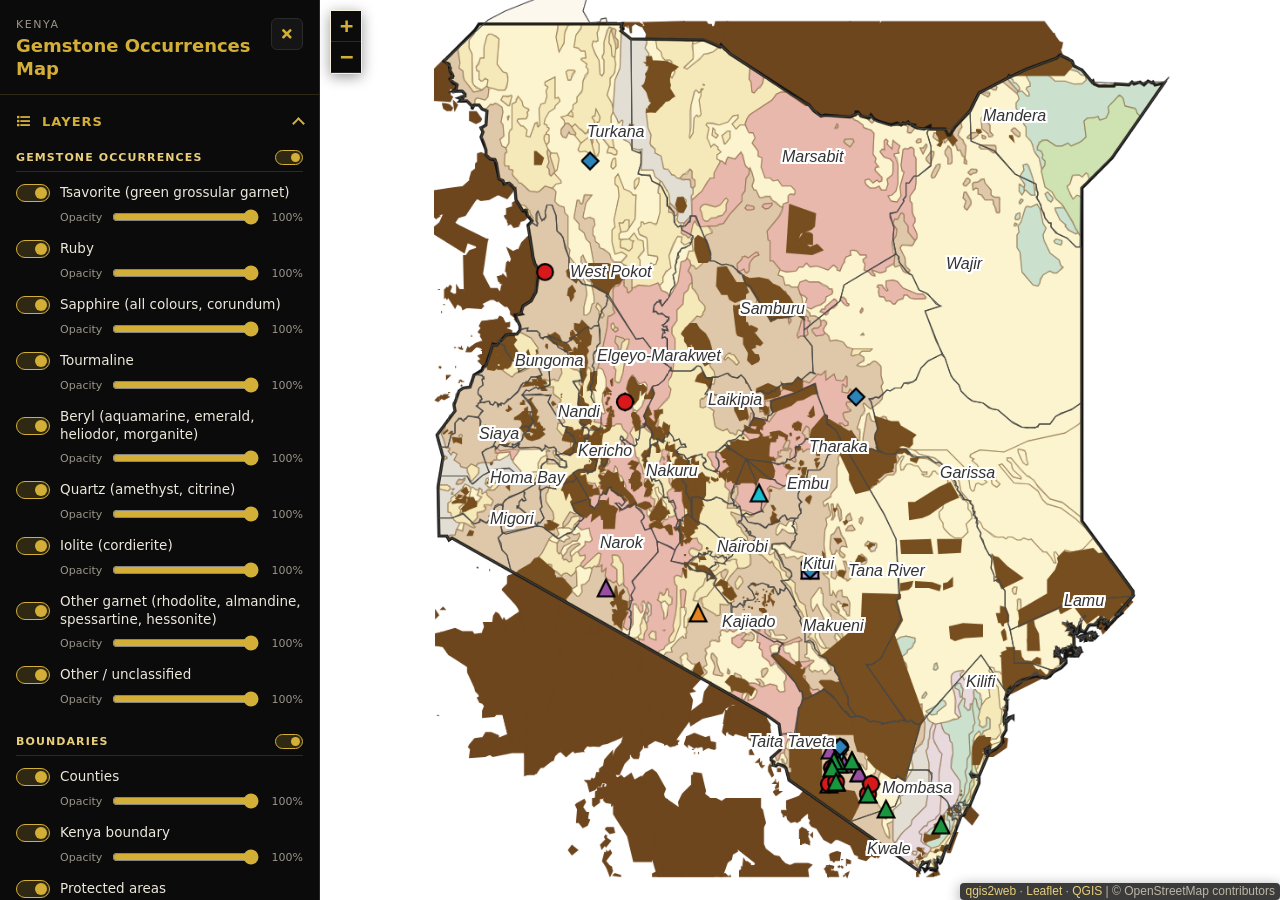
==== index.html @ 9d048474 "Replace main map with Kenya gemstone export (2026-11-05), keep black/gold sidebar Layers, popups and" ====
<!doctype html>
<html lang="en">
    <head>
        <meta charset="utf-8">
        <meta http-equiv="X-UA-Compatible" content="IE=edge">
        <meta name="viewport" content="initial-scale=1,user-scalable=no,maximum-scale=1,width=device-width">
        <meta name="mobile-web-app-capable" content="yes">
        <meta name="apple-mobile-web-app-capable" content="yes">
        <link rel="stylesheet" href="css/leaflet.css">
        <link rel="stylesheet" href="css/L.Control.Layers.Tree.css">
        <link rel="stylesheet" href="css/qgis2web.css">
        <link rel="stylesheet" href="css/fontawesome-all.min.css">
        <style>
        /* ---------- Theme ---------- */
        :root {
            --panel: #0b0b0b;
            --surface: #151515;
            --surface-2: #1d1d1d;
            --line: #2b2b2b;
            --gold: #d4af37;
            --gold-soft: #e9cf7a;
            --gold-dim: rgba(212, 175, 55, 0.18);
            --text: #ece8dc;
            --muted: #9c968a;
            --sb-width: 320px;
            --font: "Segoe UI", system-ui, -apple-system, Roboto, Helvetica, Arial, sans-serif;
        }
        html, body { height: 100%; margin: 0; }
        body { background: var(--panel); font-family: var(--font); color: var(--text); }
        #app { display: flex; height: 100vh; height: 100dvh; width: 100%; overflow: hidden; }

        /* ---------- Sidebar ---------- */
        #sidebar {
            flex: 0 0 var(--sb-width);
            width: var(--sb-width);
            height: 100%;
            background: var(--panel);
            border-right: 1px solid var(--gold-dim);
            display: flex;
            flex-direction: column;
            transition: margin-left .25s ease, transform .25s ease;
            z-index: 1100;
            box-sizing: border-box;
        }
        body.sb-collapsed #sidebar { margin-left: calc(-1 * var(--sb-width)); }
        .sb-head {
            display: flex; align-items: flex-start; justify-content: space-between; gap: 12px;
            padding: 18px 16px 14px;
            border-bottom: 1px solid var(--gold-dim);
        }
        .sb-kicker { font-size: 11px; letter-spacing: .14em; text-transform: uppercase; color: var(--muted); }
        .sb-head h1 { margin: 4px 0 0; font-size: 18px; line-height: 1.25; font-weight: 600; color: var(--gold); }
        .icon-btn {
            flex: none; width: 32px; height: 32px; border-radius: 6px;
            border: 1px solid var(--line); background: var(--surface); color: var(--gold);
            cursor: pointer; display: grid; place-items: center; font-size: 14px;
        }
        .icon-btn:hover { border-color: var(--gold); }
        .sb-body { flex: 1; overflow-y: auto; padding: 6px 0 24px; scrollbar-color: #333 transparent; }

        /* Collapsible sections */
        .sb-section { border-bottom: 1px solid var(--line); }
        .sb-section > summary {
            list-style: none; cursor: pointer; user-select: none;
            display: flex; align-items: center; gap: 10px;
            padding: 13px 16px;
            font-size: 13px; font-weight: 600; letter-spacing: .08em; text-transform: uppercase;
            color: var(--gold);
        }
        .sb-section > summary::-webkit-details-marker { display: none; }
        .sb-section > summary::after {
            content: ""; margin-left: auto; width: 7px; height: 7px;
            border-right: 2px solid var(--gold); border-bottom: 2px solid var(--gold);
            transform: rotate(45deg); transition: transform .2s ease; margin-top: -4px;
        }
        .sb-section[open] > summary::after { transform: rotate(-135deg); margin-top: 3px; }
        .sb-section > summary:hover { background: var(--surface); }
        .sb-section > summary .fas { width: 16px; text-align: center; }
        .sb-content { padding: 2px 16px 16px; }
        #sidebar .fa, #sidebar .fas { color: inherit !important; }

        /* Layer groups and rows */
        .lyr-group + .lyr-group { margin-top: 14px; }
        .lyr-group-head {
            display: flex; align-items: center; justify-content: space-between;
            padding: 6px 0; margin-bottom: 4px; border-bottom: 1px solid var(--line);
        }
        .lyr-group-title { font-size: 11px; font-weight: 600; letter-spacing: .1em; text-transform: uppercase; color: var(--gold-soft); }
        .lyr { padding: 8px 0 6px; }
        .lyr-row { display: flex; align-items: center; gap: 10px; cursor: pointer; font-size: 13.5px; line-height: 1.3; }
        .lyr-name { flex: 1; }
        .lyr-opacity { display: flex; align-items: center; gap: 8px; margin: 6px 0 0 44px; font-size: 11px; color: var(--muted); }
        .lyr-opacity input { flex: 1; }
        .lyr-opacity output { width: 34px; text-align: right; font-variant-numeric: tabular-nums; }
        .lyr.off .lyr-name { color: var(--muted); }
        .lyr.off .lyr-opacity { opacity: .4; }

        /* Gold toggle switch */
        .switch { position: relative; flex: none; width: 34px; height: 18px; }
        .switch input { position: absolute; inset: 0; opacity: 0; margin: 0; cursor: pointer; }
        .switch span {
            position: absolute; inset: 0; border-radius: 999px;
            background: #2e2e2e; border: 1px solid #3a3a3a; transition: background .15s, border-color .15s;
            pointer-events: none;
        }
        .switch span::after {
            content: ""; position: absolute; top: 2px; left: 2px; width: 12px; height: 12px; border-radius: 50%;
            background: #8a8578; transition: transform .15s, background .15s;
        }
        .switch input:checked + span { background: var(--gold-dim); border-color: var(--gold); }
        .switch input:checked + span::after { transform: translateX(16px); background: var(--gold); }
        .switch input:focus-visible + span { outline: 2px solid var(--gold-soft); outline-offset: 2px; }
        .switch.sm { width: 28px; height: 15px; }
        .switch.sm span::after { width: 9px; height: 9px; }
        .switch.sm input:checked + span::after { transform: translateX(13px); }

        input[type=range] { accent-color: var(--gold); height: 14px; }

        /* Basemaps */
        .bm-option {
            display: flex; align-items: center; gap: 10px; padding: 9px 10px; margin-bottom: 6px;
            border: 1px solid var(--line); border-radius: 6px; background: var(--surface);
            cursor: pointer; font-size: 13.5px;
        }
        .bm-option:hover { border-color: #4a4232; }
        .bm-option input { accent-color: var(--gold); margin: 0; }
        .bm-option.active { border-color: var(--gold); background: var(--surface-2); color: var(--gold-soft); }

        /* Search, measure, buttons */
        .field-row { display: flex; gap: 6px; }
        .sb-input {
            flex: 1; min-width: 0; padding: 8px 10px; border-radius: 6px;
            border: 1px solid var(--line); background: var(--surface); color: var(--text);
            font: inherit; font-size: 13.5px;
        }
        .sb-input:focus { outline: none; border-color: var(--gold); }
        .sb-btn {
            padding: 8px 12px; border-radius: 6px; border: 1px solid var(--gold);
            background: transparent; color: var(--gold); font: inherit; font-size: 13px; font-weight: 600;
            cursor: pointer;
        }
        .sb-btn:hover { background: var(--gold-dim); }
        .sb-btn.solid { background: var(--gold); color: #111; }
        .sb-btn.solid:hover { background: var(--gold-soft); }
        .sb-btn.ghost { border-color: var(--line); color: var(--muted); }
        .sb-btn.ghost:hover { color: var(--text); border-color: #555; background: transparent; }
        .sb-btn.block { width: 100%; margin-top: 8px; }
        .hint { font-size: 12px; color: var(--muted); margin: 8px 0 0; line-height: 1.45; }
        .results { list-style: none; margin: 8px 0 0; padding: 0; max-height: 260px; overflow-y: auto; }
        .results li button {
            width: 100%; text-align: left; display: flex; justify-content: space-between; gap: 8px;
            padding: 7px 8px; border: 0; border-radius: 5px; background: transparent; color: var(--text);
            font: inherit; font-size: 13px; cursor: pointer;
        }
        .results li button:hover { background: var(--surface-2); }
        .results .kind { color: var(--gold); font-size: 11px; white-space: nowrap; }
        .measure-readout {
            margin-top: 10px; padding: 12px; border-radius: 6px; background: var(--surface); border: 1px solid var(--line);
        }
        .measure-readout .label { font-size: 11px; letter-spacing: .1em; text-transform: uppercase; color: var(--muted); }
        .measure-readout .value { font-size: 22px; font-weight: 600; color: var(--gold); font-variant-numeric: tabular-nums; }
        .btn-row { display: flex; gap: 6px; }
        .btn-row .sb-btn { flex: 1; }

        /* Legend */
        .lg-item { padding: 8px 0; border-bottom: 1px solid var(--line); font-size: 13px; }
        .lg-item:last-child { border-bottom: 0; }
        .lg-name { color: var(--gold-soft); font-weight: 600; margin-bottom: 4px; }
        .lg-item table { border-collapse: collapse; }
        .lg-item td { padding: 2px 8px 2px 0; vertical-align: middle; color: var(--text); }
        .lg-item img { display: block; background: #f2efe6; border-radius: 3px; padding: 1px; }
        .lg-swatch { display: flex; align-items: center; gap: 8px; }

        /* ---------- Map ---------- */
        #map { flex: 1; height: 100%; min-width: 0; }
        #map.measuring { cursor: crosshair; }
        #map .leaflet-bar a,
        #map .leaflet-control-locate a {
            background-color: var(--panel) !important; color: var(--gold) !important;
            border-bottom: 1px solid var(--line);
        }
        #map .leaflet-bar a:hover { background-color: var(--surface-2) !important; }
        #map .leaflet-bar .fa { color: var(--gold) !important; }
        #map.leaflet-touch .leaflet-bar { border: 1px solid var(--gold-dim) !important; }
        #map .leaflet-control-attribution { background: rgba(11,11,11,.8); color: #bdb7a8; }
        #map .leaflet-control-attribution a { color: var(--gold-soft) !important; }
        .sb-toggle-ctrl a { display: grid !important; place-items: center; font-size: 15px; cursor: pointer; }
        body:not(.sb-collapsed) .sb-toggle-ctrl { display: none; }
        .measure-tip { background: var(--panel) !important; color: var(--gold) !important; border: 1px solid var(--gold) !important; border-radius: 4px; padding: 2px 6px; font-size: 12px; }

        /* ---------- Mobile: sidebar slides over the map ---------- */
        @media (max-width: 768px) {
            #sidebar {
                position: fixed; top: 0; left: 0; bottom: 0;
                width: min(86vw, var(--sb-width)); margin-left: 0 !important;
                box-shadow: 8px 0 24px rgba(0,0,0,.5);
            }
            body.sb-collapsed #sidebar { transform: translateX(-105%); }
        }
        </style>
        <title>Kenya Gemstone Map</title>
    </head>
    <body>
        <div id="app">
        <aside id="sidebar" aria-label="Map toolbox">
            <header class="sb-head">
                <div>
                    <div class="sb-kicker">Kenya</div>
                    <h1>Gemstone Occurrences Map</h1>
                </div>
                <button class="icon-btn" id="sb-close" type="button" title="Hide toolbox" aria-label="Hide toolbox"><i class="fas fa-times"></i></button>
            </header>
            <div class="sb-body">
                <details class="sb-section" open>
                    <summary><i class="fas fa-list"></i>Layers</summary>
                    <div class="sb-content" id="layer-list"></div>
                </details>
                <details class="sb-section" open>
                    <summary><i class="fas fa-globe"></i>Basemaps</summary>
                    <div class="sb-content" id="basemap-list"></div>
                </details>
                <details class="sb-section">
                    <summary><i class="fas fa-search"></i>Search</summary>
                    <div class="sb-content">
                        <form class="field-row" id="search-form" autocomplete="off">
                            <input class="sb-input" id="search-input" type="search" placeholder="Gem site, county, park…" aria-label="Search map features">
                            <button class="sb-btn solid" type="submit">Go</button>
                        </form>
                        <ul class="results" id="search-results"></ul>
                        <button class="sb-btn block" id="search-osm" type="button">Search places on OpenStreetMap</button>
                        <p class="hint" id="search-hint">Type to search the map's own layers. Use the button to look up any place in Kenya.</p>
                    </div>
                </details>
                <details class="sb-section">
                    <summary><i class="fas fa-ruler"></i>Measure</summary>
                    <div class="sb-content">
                        <div class="btn-row">
                            <button class="sb-btn solid" id="measure-toggle" type="button">Start measuring</button>
                            <button class="sb-btn ghost" id="measure-clear" type="button"><i class="fas fa-trash"></i> Clear</button>
                        </div>
                        <div class="measure-readout">
                            <div class="label">Distance</div>
                            <div class="value" id="measure-value">0.00 km</div>
                        </div>
                        <p class="hint">Click points on the map to draw a line. Double-click or press Finish to stop.</p>
                    </div>
                </details>
                <details class="sb-section">
                    <summary><i class="fas fa-map"></i>Legend</summary>
                    <div class="sb-content" id="legend"></div>
                </details>
            </div>
        </aside>
        <div id="map">
        </div>
        </div>
        <script src="js/qgis2web_expressions.js"></script>
        <script src="js/leaflet.js"></script>
        <script src="js/L.Control.Layers.Tree.min.js"></script>
        <script src="js/leaflet-svg-shape-markers.min.js"></script>
        <script src="js/leaflet.rotatedMarker.js"></script>
        <script src="js/leaflet.pattern.js"></script>
        <script src="js/leaflet-hash.js"></script>
        <script src="js/Autolinker.min.js"></script>
        <script src="js/rbush.min.js"></script>
        <script src="js/labelgun.min.js"></script>
        <script src="js/labels.js"></script>
        <script src="data/geology_kenya_1.js"></script>
        <script src="data/protected_areas_3.js"></script>
        <script src="data/kenya_boundary_4.js"></script>
        <script src="data/counties_5.js"></script>
        <script src="data/Otherunclassified1_6.js"></script>
        <script src="data/Othergarnetrhodolitealmandinespessartinehessonite4_7.js"></script>
        <script src="data/Iolitecordierite1_8.js"></script>
        <script src="data/Quartzamethystcitrine1_9.js"></script>
        <script src="data/Berylaquamarineemeraldheliodormorganite2_10.js"></script>
        <script src="data/Tourmaline9_11.js"></script>
        <script src="data/Sapphireallcoloursunspecifiedcorundum8_12.js"></script>
        <script src="data/Ruby7_13.js"></script>
        <script src="data/Tsavoritegreengrossulargarnet8_14.js"></script>
        <script>
        var map = L.map('map', {
            zoomControl:false, maxZoom:28, minZoom:1
        }).fitBounds([[-8.640855604585214,2.706999478778114],[24.696484297967913,87.84421632448114]]);
        var hash = new L.Hash(map);
        map.attributionControl.setPrefix('<a href="https://github.com/qgis2web/qgis2web" target="_blank">qgis2web</a> &middot; <a href="https://leafletjs.com" title="A JS library for interactive maps">Leaflet</a> &middot; <a href="https://qgis.org">QGIS</a>');
        var autolinker = new Autolinker({truncate: {length: 30, location: 'smart'}});
        // remove popup's row if "visible-with-data"
        function removeEmptyRowsFromPopupContent(content, feature) {
         var tempDiv = document.createElement('div');
         tempDiv.innerHTML = content;
         var rows = tempDiv.querySelectorAll('tr');
         for (var i = 0; i < rows.length; i++) {
             var td = rows[i].querySelector('td.visible-with-data');
             var key = td ? td.id : '';
             if (td && td.classList.contains('visible-with-data') && feature.properties[key] == null) {
                 rows[i].parentNode.removeChild(rows[i]);
             }
         }
         return tempDiv.innerHTML;
        }
        // modify popup if contains media
        function addClassToPopupIfMedia(content, popup) {
            var tempDiv = document.createElement('div');
            tempDiv.innerHTML = content;
            var imgTd = tempDiv.querySelector('td img');
            if (imgTd) {
                var src = imgTd.getAttribute('src');
                if (/\.(jpg|jpeg|png|gif|bmp|webp|avif)$/i.test(src)) {
                    popup._contentNode.classList.add('media');
                    var img = popup._contentNode.querySelector('td img');
                    if (img) {
                        // If already loaded (cache), update immediately
                        if (img.complete && img.naturalHeight > 0) {
                            popup.update();
                        } else {
                            img.addEventListener('load', function() {
                                popup.update();
                            });
                            img.addEventListener('error', function() {
                                popup.update();
                            });
                        }
                    }
                } else if (/\.(mp3|wav|ogg|aac)$/i.test(src)) {
                    var audio = document.createElement('audio');
                    audio.controls = true;
                    audio.src = src;
                    imgTd.parentNode.replaceChild(audio, imgTd);
                    popup._contentNode.classList.add('media');
                    setTimeout(function() {
                        popup.setContent(tempDiv.innerHTML);
                        popup.update();
                    }, 10);
                } else if (/\.(mp4|webm|ogg|mov)$/i.test(src)) {
                    var video = document.createElement('video');
                    video.controls = true;
                    video.src = src;
                    video.style.width = "400px";
                    video.style.height = "300px";
                    video.style.maxHeight = "60vh";
                    video.style.maxWidth = "60vw";
                    imgTd.parentNode.replaceChild(video, imgTd);
                    popup._contentNode.classList.add('media');
                    // Aggiorna il popup quando il video carica i metadati
                    video.addEventListener('loadedmetadata', function() {
                        popup.update();
                    });
                    setTimeout(function() {
                        popup.setContent(tempDiv.innerHTML);
                        popup.update();
                    }, 10);
                } else {
                    popup._contentNode.classList.remove('media');
                }
            } else {
                popup._contentNode.classList.remove('media');
            }
        }
        var zoomControl = L.control.zoom({
            position: 'topleft'
        }).addTo(map);
        var bounds_group = new L.featureGroup([]);
        function setBounds() {
        }
        map.createPane('pane_hillshade_0');
        map.getPane('pane_hillshade_0').style.zIndex = 400;
        var img_hillshade_0 = 'data/hillshade_0.png';
        var img_bounds_hillshade_0 = [[-4.147577724867628,37.582483487529146],[-2.6819574315450754,39.22390257658322]];
        var layer_hillshade_0 = new L.imageOverlay(img_hillshade_0,
                                              img_bounds_hillshade_0,
                                              {pane: 'pane_hillshade_0'});
        bounds_group.addLayer(layer_hillshade_0);
        map.addLayer(layer_hillshade_0);
        function pop_geology_kenya_1(feature, layer) {
            var popupContent = '<table>\
                    <tr>\
                        <td colspan="2">' + (feature.properties['fid'] !== null ? autolinker.link(String(feature.properties['fid']).replace(/'/g, '\'').toLocaleString()) : '') + '</td>\
                    </tr>\
                    <tr>\
                        <td colspan="2">' + (feature.properties['AREA'] !== null ? autolinker.link(String(feature.properties['AREA']).replace(/'/g, '\'').toLocaleString()) : '') + '</td>\
                    </tr>\
                    <tr>\
                        <td colspan="2">' + (feature.properties['PERIMETER'] !== null ? autolinker.link(String(feature.properties['PERIMETER']).replace(/'/g, '\'').toLocaleString()) : '') + '</td>\
                    </tr>\
                    <tr>\
                        <td colspan="2">' + (feature.properties['GEO2_7G_'] !== null ? autolinker.link(String(feature.properties['GEO2_7G_']).replace(/'/g, '\'').toLocaleString()) : '') + '</td>\
                    </tr>\
                    <tr>\
                        <td colspan="2">' + (feature.properties['GEO2_7G_ID'] !== null ? autolinker.link(String(feature.properties['GEO2_7G_ID']).replace(/'/g, '\'').toLocaleString()) : '') + '</td>\
                    </tr>\
                    <tr>\
                        <td colspan="2">' + (feature.properties['GLG'] !== null ? autolinker.link(String(feature.properties['GLG']).replace(/'/g, '\'').toLocaleString()) : '') + '</td>\
                    </tr>\
                </table>';
            var content = removeEmptyRowsFromPopupContent(popupContent, feature);
			layer.on('popupopen', function(e) {
				addClassToPopupIfMedia(content, e.popup);
			});
			layer.bindPopup(content, { maxHeight: 400 });
        }

        function style_geology_kenya_1_0(feature) {
            switch(String(feature.properties['GLG'])) {
                case 'H2O':
                    return {
                pane: 'pane_geology_kenya_1',
                opacity: 1,
                color: 'rgba(120,90,60,0.55)',
                dashArray: '',
                lineCap: 'butt',
                lineJoin: 'miter',
                weight: 1.0, 
                fill: true,
                fillOpacity: 1,
                fillColor: 'rgba(204,204,204,0.55)',
                interactive: true,
            }
                    break;
                case 'J':
                    return {
                pane: 'pane_geology_kenya_1',
                opacity: 1,
                color: 'rgba(120,90,60,0.55)',
                dashArray: '',
                lineCap: 'butt',
                lineJoin: 'miter',
                weight: 1.0, 
                fill: true,
                fillOpacity: 1,
                fillColor: 'rgba(158,209,196,0.55)',
                interactive: true,
            }
                    break;
                case 'JC':
                    return {
                pane: 'pane_geology_kenya_1',
                opacity: 1,
                color: 'rgba(120,90,60,0.55)',
                dashArray: '',
                lineCap: 'butt',
                lineJoin: 'miter',
                weight: 1.0, 
                fill: true,
                fillOpacity: 1,
                fillColor: 'rgba(158,209,196,0.55)',
                interactive: true,
            }
                    break;
                case 'JTr':
                    return {
                pane: 'pane_geology_kenya_1',
                opacity: 1,
                color: 'rgba(120,90,60,0.55)',
                dashArray: '',
                lineCap: 'butt',
                lineJoin: 'miter',
                weight: 1.0, 
                fill: true,
                fillOpacity: 1,
                fillColor: 'rgba(158,209,196,0.55)',
                interactive: true,
            }
                    break;
                case 'Jl':
                    return {
                pane: 'pane_geology_kenya_1',
                opacity: 1,
                color: 'rgba(120,90,60,0.55)',
                dashArray: '',
                lineCap: 'butt',
                lineJoin: 'miter',
                weight: 1.0, 
                fill: true,
                fillOpacity: 1,
                fillColor: 'rgba(158,209,196,0.55)',
                interactive: true,
            }
                    break;
                case 'K':
                    return {
                pane: 'pane_geology_kenya_1',
                opacity: 1,
                color: 'rgba(120,90,60,0.55)',
                dashArray: '',
                lineCap: 'butt',
                lineJoin: 'miter',
                weight: 1.0, 
                fill: true,
                fillOpacity: 1,
                fillColor: 'rgba(167,212,139,0.55)',
                interactive: true,
            }
                    break;
                case 'Kl':
                    return {
                pane: 'pane_geology_kenya_1',
                opacity: 1,
                color: 'rgba(120,90,60,0.55)',
                dashArray: '',
                lineCap: 'butt',
                lineJoin: 'miter',
                weight: 1.0, 
                fill: true,
                fillOpacity: 1,
                fillColor: 'rgba(167,212,139,0.55)',
                interactive: true,
            }
                    break;
                case 'Mi':
                    return {
                pane: 'pane_geology_kenya_1',
                opacity: 1,
                color: 'rgba(120,90,60,0.55)',
                dashArray: '',
                lineCap: 'butt',
                lineJoin: 'miter',
                weight: 1.0, 
                fill: true,
                fillOpacity: 1,
                fillColor: 'rgba(204,204,204,0.55)',
                interactive: true,
            }
                    break;
                case 'PC':
                    return {
                pane: 'pane_geology_kenya_1',
                opacity: 1,
                color: 'rgba(120,90,60,0.55)',
                dashArray: '',
                lineCap: 'butt',
                lineJoin: 'miter',
                weight: 1.0, 
                fill: true,
                fillOpacity: 1,
                fillColor: 'rgba(204,204,204,0.55)',
                interactive: true,
            }
                    break;
                case 'Q':
                    return {
                pane: 'pane_geology_kenya_1',
                opacity: 1,
                color: 'rgba(120,90,60,0.55)',
                dashArray: '',
                lineCap: 'butt',
                lineJoin: 'miter',
                weight: 1.0, 
                fill: true,
                fillOpacity: 1,
                fillColor: 'rgba(255,247,194,0.55)',
                interactive: true,
            }
                    break;
                case 'QT':
                    return {
                pane: 'pane_geology_kenya_1',
                opacity: 1,
                color: 'rgba(120,90,60,0.55)',
                dashArray: '',
                lineCap: 'butt',
                lineJoin: 'miter',
                weight: 1.0, 
                fill: true,
                fillOpacity: 1,
                fillColor: 'rgba(255,247,194,0.55)',
                interactive: true,
            }
                    break;
                case 'Qe':
                    return {
                pane: 'pane_geology_kenya_1',
                opacity: 1,
                color: 'rgba(120,90,60,0.55)',
                dashArray: '',
                lineCap: 'butt',
                lineJoin: 'miter',
                weight: 1.0, 
                fill: true,
                fillOpacity: 1,
                fillColor: 'rgba(255,247,194,0.55)',
                interactive: true,
            }
                    break;
                case 'Qp':
                    return {
                pane: 'pane_geology_kenya_1',
                opacity: 1,
                color: 'rgba(120,90,60,0.55)',
                dashArray: '',
                lineCap: 'butt',
                lineJoin: 'miter',
                weight: 1.0, 
                fill: true,
                fillOpacity: 1,
                fillColor: 'rgba(255,247,194,0.55)',
                interactive: true,
            }
                    break;
                case 'Qv':
                    return {
                pane: 'pane_geology_kenya_1',
                opacity: 1,
                color: 'rgba(120,90,60,0.55)',
                dashArray: '',
                lineCap: 'butt',
                lineJoin: 'miter',
                weight: 1.0, 
                fill: true,
                fillOpacity: 1,
                fillColor: 'rgba(217,128,128,0.55)',
                interactive: true,
            }
                    break;
                case 'SEA':
                    return {
                pane: 'pane_geology_kenya_1',
                opacity: 1,
                color: 'rgba(120,90,60,0.55)',
                dashArray: '',
                lineCap: 'butt',
                lineJoin: 'miter',
                weight: 1.0, 
                fill: true,
                fillOpacity: 1,
                fillColor: 'rgba(204,204,204,0.55)',
                interactive: true,
            }
                    break;
                case 'T':
                    return {
                pane: 'pane_geology_kenya_1',
                opacity: 1,
                color: 'rgba(120,90,60,0.55)',
                dashArray: '',
                lineCap: 'butt',
                lineJoin: 'miter',
                weight: 1.0, 
                fill: true,
                fillOpacity: 1,
                fillColor: 'rgba(242,226,155,0.55)',
                interactive: true,
            }
                    break;
                case 'Ti':
                    return {
                pane: 'pane_geology_kenya_1',
                opacity: 1,
                color: 'rgba(120,90,60,0.55)',
                dashArray: '',
                lineCap: 'butt',
                lineJoin: 'miter',
                weight: 1.0, 
                fill: true,
                fillOpacity: 1,
                fillColor: 'rgba(242,226,155,0.55)',
                interactive: true,
            }
                    break;
                case 'Tr':
                    return {
                pane: 'pane_geology_kenya_1',
                opacity: 1,
                color: 'rgba(120,90,60,0.55)',
                dashArray: '',
                lineCap: 'butt',
                lineJoin: 'miter',
                weight: 1.0, 
                fill: true,
                fillOpacity: 1,
                fillColor: 'rgba(217,194,224,0.55)',
                interactive: true,
            }
                    break;
                case 'TrP':
                    return {
                pane: 'pane_geology_kenya_1',
                opacity: 1,
                color: 'rgba(120,90,60,0.55)',
                dashArray: '',
                lineCap: 'butt',
                lineJoin: 'miter',
                weight: 1.0, 
                fill: true,
                fillOpacity: 1,
                fillColor: 'rgba(217,194,224,0.55)',
                interactive: true,
            }
                    break;
                case 'pCm':
                    return {
                pane: 'pane_geology_kenya_1',
                opacity: 1,
                color: 'rgba(120,90,60,0.55)',
                dashArray: '',
                lineCap: 'butt',
                lineJoin: 'miter',
                weight: 1.0, 
                fill: true,
                fillOpacity: 1,
                fillColor: 'rgba(199,161,122,0.55)',
                interactive: true,
            }
                    break;
            }
        }
        map.createPane('pane_geology_kenya_1');
        map.getPane('pane_geology_kenya_1').style.zIndex = 401;
        map.getPane('pane_geology_kenya_1').style['mix-blend-mode'] = 'normal';
        var layer_geology_kenya_1 = new L.geoJson(json_geology_kenya_1, {
            attribution: '',
            interactive: true,
            dataVar: 'json_geology_kenya_1',
            layerName: 'layer_geology_kenya_1',
            pane: 'pane_geology_kenya_1',
            onEachFeature: pop_geology_kenya_1,
            style: style_geology_kenya_1_0,
        });
        bounds_group.addLayer(layer_geology_kenya_1);
        map.addLayer(layer_geology_kenya_1);
        map.createPane('pane_prospectivity_classes_2');
        map.getPane('pane_prospectivity_classes_2').style.zIndex = 402;
        var img_prospectivity_classes_2 = 'data/prospectivity_classes_2.png';
        var img_bounds_prospectivity_classes_2 = [[-4.731633906216855,33.88508761475871],[4.641166896910713,41.92031444313875]];
        var layer_prospectivity_classes_2 = new L.imageOverlay(img_prospectivity_classes_2,
                                              img_bounds_prospectivity_classes_2,
                                              {pane: 'pane_prospectivity_classes_2'});
        bounds_group.addLayer(layer_prospectivity_classes_2);
        map.addLayer(layer_prospectivity_classes_2);
        function pop_protected_areas_3(feature, layer) {
            var popupContent = '<table>\
                    <tr>\
                        <td colspan="2">' + (feature.properties['fid'] !== null ? autolinker.link(String(feature.properties['fid']).replace(/'/g, '\'').toLocaleString()) : '') + '</td>\
                    </tr>\
                    <tr>\
                        <td colspan="2">' + (feature.properties['id'] !== null ? autolinker.link(String(feature.properties['id']).replace(/'/g, '\'').toLocaleString()) : '') + '</td>\
                    </tr>\
                    <tr>\
                        <td colspan="2">' + (feature.properties['DESIG_ENG'] !== null ? autolinker.link(String(feature.properties['DESIG_ENG']).replace(/'/g, '\'').toLocaleString()) : '') + '</td>\
                    </tr>\
                    <tr>\
                        <td colspan="2">' + (feature.properties['IUCN_CAT'] !== null ? autolinker.link(String(feature.properties['IUCN_CAT']).replace(/'/g, '\'').toLocaleString()) : '') + '</td>\
                    </tr>\
                    <tr>\
                        <td colspan="2">' + (feature.properties['NAME'] !== null ? autolinker.link(String(feature.properties['NAME']).replace(/'/g, '\'').toLocaleString()) : '') + '</td>\
                    </tr>\
                </table>';
            var content = removeEmptyRowsFromPopupContent(popupContent, feature);
			layer.on('popupopen', function(e) {
				addClassToPopupIfMedia(content, e.popup);
			});
			layer.bindPopup(content, { maxHeight: 400 });
        }

        function style_protected_areas_3_0() {
            return {
                pane: 'pane_protected_areas_3',
                opacity: 1,
                color: 'rgba(110,70,30,1.0)',
                dashArray: '',
                lineCap: 'butt',
                lineJoin: 'miter',
                weight: 2.0, 
                fill: true,
                fillOpacity: 1,
                fillColor: 'rgba(110,70,30,1.0)',
                interactive: true,
            }
        }
        map.createPane('pane_protected_areas_3');
        map.getPane('pane_protected_areas_3').style.zIndex = 403;
        map.getPane('pane_protected_areas_3').style['mix-blend-mode'] = 'normal';
        var layer_protected_areas_3 = new L.geoJson(json_protected_areas_3, {
            attribution: '',
            interactive: true,
            dataVar: 'json_protected_areas_3',
            layerName: 'layer_protected_areas_3',
            pane: 'pane_protected_areas_3',
            onEachFeature: pop_protected_areas_3,
            style: style_protected_areas_3_0,
        });
        bounds_group.addLayer(layer_protected_areas_3);
        map.addLayer(layer_protected_areas_3);
        function pop_kenya_boundary_4(feature, layer) {
            var popupContent = '<table>\
                    <tr>\
                        <td colspan="2">' + (feature.properties['fid'] !== null ? autolinker.link(String(feature.properties['fid']).replace(/'/g, '\'').toLocaleString()) : '') + '</td>\
                    </tr>\
                    <tr>\
                        <td colspan="2">' + (feature.properties['id'] !== null ? autolinker.link(String(feature.properties['id']).replace(/'/g, '\'').toLocaleString()) : '') + '</td>\
                    </tr>\
                    <tr>\
                        <td colspan="2">' + (feature.properties['ADM0_NAME'] !== null ? autolinker.link(String(feature.properties['ADM0_NAME']).replace(/'/g, '\'').toLocaleString()) : '') + '</td>\
                    </tr>\
                </table>';
            var content = removeEmptyRowsFromPopupContent(popupContent, feature);
			layer.on('popupopen', function(e) {
				addClassToPopupIfMedia(content, e.popup);
			});
			layer.bindPopup(content, { maxHeight: 400 });
        }

        function style_kenya_boundary_4_0() {
            return {
                pane: 'pane_kenya_boundary_4',
                opacity: 1,
                color: 'rgba(20,20,20,1.0)',
                dashArray: '',
                lineCap: 'butt',
                lineJoin: 'miter',
                weight: 3.0, 
                fillOpacity: 0,
                interactive: true,
            }
        }
        map.createPane('pane_kenya_boundary_4');
        map.getPane('pane_kenya_boundary_4').style.zIndex = 404;
        map.getPane('pane_kenya_boundary_4').style['mix-blend-mode'] = 'normal';
        var layer_kenya_boundary_4 = new L.geoJson(json_kenya_boundary_4, {
            attribution: '',
            interactive: true,
            dataVar: 'json_kenya_boundary_4',
            layerName: 'layer_kenya_boundary_4',
            pane: 'pane_kenya_boundary_4',
            onEachFeature: pop_kenya_boundary_4,
            style: style_kenya_boundary_4_0,
        });
        bounds_group.addLayer(layer_kenya_boundary_4);
        map.addLayer(layer_kenya_boundary_4);
        function pop_counties_5(feature, layer) {
            var popupContent = '<table>\
                    <tr>\
                        <td colspan="2">' + (feature.properties['fid'] !== null ? autolinker.link(String(feature.properties['fid']).replace(/'/g, '\'').toLocaleString()) : '') + '</td>\
                    </tr>\
                    <tr>\
                        <td colspan="2">' + (feature.properties['county'] !== null ? autolinker.link(String(feature.properties['county']).replace(/'/g, '\'').toLocaleString()) : '') + '</td>\
                    </tr>\
                    <tr>\
                        <td colspan="2">' + (feature.properties['pct_high'] !== null ? autolinker.link(String(feature.properties['pct_high']).replace(/'/g, '\'').toLocaleString()) : '') + '</td>\
                    </tr>\
                    <tr>\
                        <td colspan="2">' + (feature.properties['n_occ'] !== null ? autolinker.link(String(feature.properties['n_occ']).replace(/'/g, '\'').toLocaleString()) : '') + '</td>\
                    </tr>\
                    <tr>\
                        <td colspan="2">' + (feature.properties['n_tsavorite'] !== null ? autolinker.link(String(feature.properties['n_tsavorite']).replace(/'/g, '\'').toLocaleString()) : '') + '</td>\
                    </tr>\
                    <tr>\
                        <td colspan="2">' + (feature.properties['n_ruby'] !== null ? autolinker.link(String(feature.properties['n_ruby']).replace(/'/g, '\'').toLocaleString()) : '') + '</td>\
                    </tr>\
                    <tr>\
                        <td colspan="2">' + (feature.properties['n_sapphire'] !== null ? autolinker.link(String(feature.properties['n_sapphire']).replace(/'/g, '\'').toLocaleString()) : '') + '</td>\
                    </tr>\
                    <tr>\
                        <td colspan="2">' + (feature.properties['n_tourmaline'] !== null ? autolinker.link(String(feature.properties['n_tourmaline']).replace(/'/g, '\'').toLocaleString()) : '') + '</td>\
                    </tr>\
                    <tr>\
                        <td colspan="2">' + (feature.properties['n_beryl'] !== null ? autolinker.link(String(feature.properties['n_beryl']).replace(/'/g, '\'').toLocaleString()) : '') + '</td>\
                    </tr>\
                    <tr>\
                        <td colspan="2">' + (feature.properties['n_amethyst'] !== null ? autolinker.link(String(feature.properties['n_amethyst']).replace(/'/g, '\'').toLocaleString()) : '') + '</td>\
                    </tr>\
                    <tr>\
                        <td colspan="2">' + (feature.properties['n_iolite'] !== null ? autolinker.link(String(feature.properties['n_iolite']).replace(/'/g, '\'').toLocaleString()) : '') + '</td>\
                    </tr>\
                    <tr>\
                        <td colspan="2">' + (feature.properties['n_garnet'] !== null ? autolinker.link(String(feature.properties['n_garnet']).replace(/'/g, '\'').toLocaleString()) : '') + '</td>\
                    </tr>\
                    <tr>\
                        <td colspan="2">' + (feature.properties['n_other'] !== null ? autolinker.link(String(feature.properties['n_other']).replace(/'/g, '\'').toLocaleString()) : '') + '</td>\
                    </tr>\
                    <tr>\
                        <td colspan="2">' + (feature.properties['main_gem'] !== null ? autolinker.link(String(feature.properties['main_gem']).replace(/'/g, '\'').toLocaleString()) : '') + '</td>\
                    </tr>\
                </table>';
            var content = removeEmptyRowsFromPopupContent(popupContent, feature);
			layer.on('popupopen', function(e) {
				addClassToPopupIfMedia(content, e.popup);
			});
			layer.bindPopup(content, { maxHeight: 400 });
        }

        function style_counties_5_0() {
            return {
                pane: 'pane_counties_5',
                opacity: 1,
                color: 'rgba(70,70,70,1.0)',
                dashArray: '',
                lineCap: 'butt',
                lineJoin: 'miter',
                weight: 1.0, 
                fill: true,
                fillOpacity: 1,
                fillColor: 'rgba(212,175,55,0.08627450980392157)',
                interactive: true,
            }
        }
        map.createPane('pane_counties_5');
        map.getPane('pane_counties_5').style.zIndex = 405;
        map.getPane('pane_counties_5').style['mix-blend-mode'] = 'normal';
        var layer_counties_5 = new L.geoJson(json_counties_5, {
            attribution: '',
            interactive: true,
            dataVar: 'json_counties_5',
            layerName: 'layer_counties_5',
            pane: 'pane_counties_5',
            onEachFeature: pop_counties_5,
            style: style_counties_5_0,
        });
        bounds_group.addLayer(layer_counties_5);
        map.addLayer(layer_counties_5);
        function pop_Otherunclassified1_6(feature, layer) {
            var popupContent = '<table>\
                    <tr>\
                        <td colspan="2">' + (feature.properties['fid'] !== null ? autolinker.link(String(feature.properties['fid']).replace(/'/g, '\'').toLocaleString()) : '') + '</td>\
                    </tr>\
                    <tr>\
                        <td colspan="2">' + (feature.properties['name'] !== null ? autolinker.link(String(feature.properties['name']).replace(/'/g, '\'').toLocaleString()) : '') + '</td>\
                    </tr>\
                    <tr>\
                        <td colspan="2">' + (feature.properties['gem_group'] !== null ? autolinker.link(String(feature.properties['gem_group']).replace(/'/g, '\'').toLocaleString()) : '') + '</td>\
                    </tr>\
                    <tr>\
                        <td colspan="2">' + (feature.properties['gem_label'] !== null ? autolinker.link(String(feature.properties['gem_label']).replace(/'/g, '\'').toLocaleString()) : '') + '</td>\
                    </tr>\
                    <tr>\
                        <td colspan="2">' + (feature.properties['county'] !== null ? autolinker.link(String(feature.properties['county']).replace(/'/g, '\'').toLocaleString()) : '') + '</td>\
                    </tr>\
                    <tr>\
                        <td colspan="2">' + (feature.properties['host'] !== null ? autolinker.link(String(feature.properties['host']).replace(/'/g, '\'').toLocaleString()) : '') + '</td>\
                    </tr>\
                    <tr>\
                        <td colspan="2">' + (feature.properties['pos_km'] !== null ? autolinker.link(String(feature.properties['pos_km']).replace(/'/g, '\'').toLocaleString()) : '') + '</td>\
                    </tr>\
                    <tr>\
                        <td colspan="2">' + (feature.properties['source'] !== null ? autolinker.link(String(feature.properties['source']).replace(/'/g, '\'').toLocaleString()) : '') + '</td>\
                    </tr>\
                    <tr>\
                        <td colspan="2">' + (feature.properties['from_file'] !== null ? autolinker.link(String(feature.properties['from_file']).replace(/'/g, '\'').toLocaleString()) : '') + '</td>\
                    </tr>\
                </table>';
            var content = removeEmptyRowsFromPopupContent(popupContent, feature);
			layer.on('popupopen', function(e) {
				addClassToPopupIfMedia(content, e.popup);
			});
			layer.bindPopup(content, { maxHeight: 400 });
        }

        function style_Otherunclassified1_6_0() {
            return {
                pane: 'pane_Otherunclassified1_6',
                radius: 8.4,
                opacity: 1,
                color: 'rgba(0,0,0,1.0)',
                dashArray: '',
                lineCap: 'butt',
                lineJoin: 'miter',
                weight: 2.0,
                fill: true,
                fillOpacity: 1,
                fillColor: 'rgba(127,127,127,1.0)',
                interactive: true,
            }
        }
        map.createPane('pane_Otherunclassified1_6');
        map.getPane('pane_Otherunclassified1_6').style.zIndex = 406;
        map.getPane('pane_Otherunclassified1_6').style['mix-blend-mode'] = 'normal';
        var layer_Otherunclassified1_6 = new L.geoJson(json_Otherunclassified1_6, {
            attribution: '',
            interactive: true,
            dataVar: 'json_Otherunclassified1_6',
            layerName: 'layer_Otherunclassified1_6',
            pane: 'pane_Otherunclassified1_6',
            onEachFeature: pop_Otherunclassified1_6,
            pointToLayer: function (feature, latlng) {
                var context = {
                    feature: feature,
                    variables: {}
                };
                return L.circleMarker(latlng, style_Otherunclassified1_6_0(feature));
            },
        });
        bounds_group.addLayer(layer_Otherunclassified1_6);
        map.addLayer(layer_Otherunclassified1_6);
        function pop_Othergarnetrhodolitealmandinespessartinehessonite4_7(feature, layer) {
            var popupContent = '<table>\
                    <tr>\
                        <td colspan="2">' + (feature.properties['fid'] !== null ? autolinker.link(String(feature.properties['fid']).replace(/'/g, '\'').toLocaleString()) : '') + '</td>\
                    </tr>\
                    <tr>\
                        <td colspan="2">' + (feature.properties['name'] !== null ? autolinker.link(String(feature.properties['name']).replace(/'/g, '\'').toLocaleString()) : '') + '</td>\
                    </tr>\
                    <tr>\
                        <td colspan="2">' + (feature.properties['gem_group'] !== null ? autolinker.link(String(feature.properties['gem_group']).replace(/'/g, '\'').toLocaleString()) : '') + '</td>\
                    </tr>\
                    <tr>\
                        <td colspan="2">' + (feature.properties['gem_label'] !== null ? autolinker.link(String(feature.properties['gem_label']).replace(/'/g, '\'').toLocaleString()) : '') + '</td>\
                    </tr>\
                    <tr>\
                        <td colspan="2">' + (feature.properties['county'] !== null ? autolinker.link(String(feature.properties['county']).replace(/'/g, '\'').toLocaleString()) : '') + '</td>\
                    </tr>\
                    <tr>\
                        <td colspan="2">' + (feature.properties['host'] !== null ? autolinker.link(String(feature.properties['host']).replace(/'/g, '\'').toLocaleString()) : '') + '</td>\
                    </tr>\
                    <tr>\
                        <td colspan="2">' + (feature.properties['pos_km'] !== null ? autolinker.link(String(feature.properties['pos_km']).replace(/'/g, '\'').toLocaleString()) : '') + '</td>\
                    </tr>\
                    <tr>\
                        <td colspan="2">' + (feature.properties['source'] !== null ? autolinker.link(String(feature.properties['source']).replace(/'/g, '\'').toLocaleString()) : '') + '</td>\
                    </tr>\
                    <tr>\
                        <td colspan="2">' + (feature.properties['from_file'] !== null ? autolinker.link(String(feature.properties['from_file']).replace(/'/g, '\'').toLocaleString()) : '') + '</td>\
                    </tr>\
                </table>';
            var content = removeEmptyRowsFromPopupContent(popupContent, feature);
			layer.on('popupopen', function(e) {
				addClassToPopupIfMedia(content, e.popup);
			});
			layer.bindPopup(content, { maxHeight: 400 });
        }

        function style_Othergarnetrhodolitealmandinespessartinehessonite4_7_0() {
            return {
                pane: 'pane_Othergarnetrhodolitealmandinespessartinehessonite4_7',
                radius: 8.4,
                opacity: 1,
                color: 'rgba(0,0,0,1.0)',
                dashArray: '',
                lineCap: 'butt',
                lineJoin: 'miter',
                weight: 2.0,
                fill: true,
                fillOpacity: 1,
                fillColor: 'rgba(230,133,30,1.0)',
                interactive: true,
            }
        }
        map.createPane('pane_Othergarnetrhodolitealmandinespessartinehessonite4_7');
        map.getPane('pane_Othergarnetrhodolitealmandinespessartinehessonite4_7').style.zIndex = 407;
        map.getPane('pane_Othergarnetrhodolitealmandinespessartinehessonite4_7').style['mix-blend-mode'] = 'normal';
        var layer_Othergarnetrhodolitealmandinespessartinehessonite4_7 = new L.geoJson(json_Othergarnetrhodolitealmandinespessartinehessonite4_7, {
            attribution: '',
            interactive: true,
            dataVar: 'json_Othergarnetrhodolitealmandinespessartinehessonite4_7',
            layerName: 'layer_Othergarnetrhodolitealmandinespessartinehessonite4_7',
            pane: 'pane_Othergarnetrhodolitealmandinespessartinehessonite4_7',
            onEachFeature: pop_Othergarnetrhodolitealmandinespessartinehessonite4_7,
            pointToLayer: function (feature, latlng) {
                var context = {
                    feature: feature,
                    variables: {}
                };
                return L.shapeMarker(latlng, style_Othergarnetrhodolitealmandinespessartinehessonite4_7_0(feature));
            },
        });
        bounds_group.addLayer(layer_Othergarnetrhodolitealmandinespessartinehessonite4_7);
        map.addLayer(layer_Othergarnetrhodolitealmandinespessartinehessonite4_7);
        function pop_Iolitecordierite1_8(feature, layer) {
            var popupContent = '<table>\
                    <tr>\
                        <td colspan="2">' + (feature.properties['fid'] !== null ? autolinker.link(String(feature.properties['fid']).replace(/'/g, '\'').toLocaleString()) : '') + '</td>\
                    </tr>\
                    <tr>\
                        <td colspan="2">' + (feature.properties['name'] !== null ? autolinker.link(String(feature.properties['name']).replace(/'/g, '\'').toLocaleString()) : '') + '</td>\
                    </tr>\
                    <tr>\
                        <td colspan="2">' + (feature.properties['gem_group'] !== null ? autolinker.link(String(feature.properties['gem_group']).replace(/'/g, '\'').toLocaleString()) : '') + '</td>\
                    </tr>\
                    <tr>\
                        <td colspan="2">' + (feature.properties['gem_label'] !== null ? autolinker.link(String(feature.properties['gem_label']).replace(/'/g, '\'').toLocaleString()) : '') + '</td>\
                    </tr>\
                    <tr>\
                        <td colspan="2">' + (feature.properties['county'] !== null ? autolinker.link(String(feature.properties['county']).replace(/'/g, '\'').toLocaleString()) : '') + '</td>\
                    </tr>\
                    <tr>\
                        <td colspan="2">' + (feature.properties['host'] !== null ? autolinker.link(String(feature.properties['host']).replace(/'/g, '\'').toLocaleString()) : '') + '</td>\
                    </tr>\
                    <tr>\
                        <td colspan="2">' + (feature.properties['pos_km'] !== null ? autolinker.link(String(feature.properties['pos_km']).replace(/'/g, '\'').toLocaleString()) : '') + '</td>\
                    </tr>\
                    <tr>\
                        <td colspan="2">' + (feature.properties['source'] !== null ? autolinker.link(String(feature.properties['source']).replace(/'/g, '\'').toLocaleString()) : '') + '</td>\
                    </tr>\
                    <tr>\
                        <td colspan="2">' + (feature.properties['from_file'] !== null ? autolinker.link(String(feature.properties['from_file']).replace(/'/g, '\'').toLocaleString()) : '') + '</td>\
                    </tr>\
                </table>';
            var content = removeEmptyRowsFromPopupContent(popupContent, feature);
			layer.on('popupopen', function(e) {
				addClassToPopupIfMedia(content, e.popup);
			});
			layer.bindPopup(content, { maxHeight: 400 });
        }

        function style_Iolitecordierite1_8_0() {
            return {
                pane: 'pane_Iolitecordierite1_8',
                radius: 8.4,
                opacity: 1,
                color: 'rgba(0,0,0,1.0)',
                dashArray: '',
                lineCap: 'butt',
                lineJoin: 'miter',
                weight: 2.0,
                fill: true,
                fillOpacity: 1,
                fillColor: 'rgba(63,81,181,1.0)',
                interactive: true,
            }
        }
        map.createPane('pane_Iolitecordierite1_8');
        map.getPane('pane_Iolitecordierite1_8').style.zIndex = 408;
        map.getPane('pane_Iolitecordierite1_8').style['mix-blend-mode'] = 'normal';
        var layer_Iolitecordierite1_8 = new L.geoJson(json_Iolitecordierite1_8, {
            attribution: '',
            interactive: true,
            dataVar: 'json_Iolitecordierite1_8',
            layerName: 'layer_Iolitecordierite1_8',
            pane: 'pane_Iolitecordierite1_8',
            onEachFeature: pop_Iolitecordierite1_8,
            pointToLayer: function (feature, latlng) {
                var context = {
                    feature: feature,
                    variables: {}
                };
                return L.shapeMarker(latlng, style_Iolitecordierite1_8_0(feature));
            },
        });
        bounds_group.addLayer(layer_Iolitecordierite1_8);
        map.addLayer(layer_Iolitecordierite1_8);
        function pop_Quartzamethystcitrine1_9(feature, layer) {
            var popupContent = '<table>\
                    <tr>\
                        <td colspan="2">' + (feature.properties['fid'] !== null ? autolinker.link(String(feature.properties['fid']).replace(/'/g, '\'').toLocaleString()) : '') + '</td>\
                    </tr>\
                    <tr>\
                        <td colspan="2">' + (feature.properties['name'] !== null ? autolinker.link(String(feature.properties['name']).replace(/'/g, '\'').toLocaleString()) : '') + '</td>\
                    </tr>\
                    <tr>\
                        <td colspan="2">' + (feature.properties['gem_group'] !== null ? autolinker.link(String(feature.properties['gem_group']).replace(/'/g, '\'').toLocaleString()) : '') + '</td>\
                    </tr>\
                    <tr>\
                        <td colspan="2">' + (feature.properties['gem_label'] !== null ? autolinker.link(String(feature.properties['gem_label']).replace(/'/g, '\'').toLocaleString()) : '') + '</td>\
                    </tr>\
                    <tr>\
                        <td colspan="2">' + (feature.properties['county'] !== null ? autolinker.link(String(feature.properties['county']).replace(/'/g, '\'').toLocaleString()) : '') + '</td>\
                    </tr>\
                    <tr>\
                        <td colspan="2">' + (feature.properties['host'] !== null ? autolinker.link(String(feature.properties['host']).replace(/'/g, '\'').toLocaleString()) : '') + '</td>\
                    </tr>\
                    <tr>\
                        <td colspan="2">' + (feature.properties['pos_km'] !== null ? autolinker.link(String(feature.properties['pos_km']).replace(/'/g, '\'').toLocaleString()) : '') + '</td>\
                    </tr>\
                    <tr>\
                        <td colspan="2">' + (feature.properties['source'] !== null ? autolinker.link(String(feature.properties['source']).replace(/'/g, '\'').toLocaleString()) : '') + '</td>\
                    </tr>\
                    <tr>\
                        <td colspan="2">' + (feature.properties['from_file'] !== null ? autolinker.link(String(feature.properties['from_file']).replace(/'/g, '\'').toLocaleString()) : '') + '</td>\
                    </tr>\
                </table>';
            var content = removeEmptyRowsFromPopupContent(popupContent, feature);
			layer.on('popupopen', function(e) {
				addClassToPopupIfMedia(content, e.popup);
			});
			layer.bindPopup(content, { maxHeight: 400 });
        }

        function style_Quartzamethystcitrine1_9_0() {
            return {
                pane: 'pane_Quartzamethystcitrine1_9',
                shape: 'square',
                radius: 8.4,
                opacity: 1,
                color: 'rgba(0,0,0,1.0)',
                dashArray: '',
                lineCap: 'butt',
                lineJoin: 'miter',
                weight: 2.0,
                fill: true,
                fillOpacity: 1,
                fillColor: 'rgba(179,157,219,1.0)',
                interactive: true,
            }
        }
        map.createPane('pane_Quartzamethystcitrine1_9');
        map.getPane('pane_Quartzamethystcitrine1_9').style.zIndex = 409;
        map.getPane('pane_Quartzamethystcitrine1_9').style['mix-blend-mode'] = 'normal';
        var layer_Quartzamethystcitrine1_9 = new L.geoJson(json_Quartzamethystcitrine1_9, {
            attribution: '',
            interactive: true,
            dataVar: 'json_Quartzamethystcitrine1_9',
            layerName: 'layer_Quartzamethystcitrine1_9',
            pane: 'pane_Quartzamethystcitrine1_9',
            onEachFeature: pop_Quartzamethystcitrine1_9,
            pointToLayer: function (feature, latlng) {
                var context = {
                    feature: feature,
                    variables: {}
                };
                return L.shapeMarker(latlng, style_Quartzamethystcitrine1_9_0(feature));
            },
        });
        bounds_group.addLayer(layer_Quartzamethystcitrine1_9);
        map.addLayer(layer_Quartzamethystcitrine1_9);
        function pop_Berylaquamarineemeraldheliodormorganite2_10(feature, layer) {
            var popupContent = '<table>\
                    <tr>\
                        <td colspan="2">' + (feature.properties['fid'] !== null ? autolinker.link(String(feature.properties['fid']).replace(/'/g, '\'').toLocaleString()) : '') + '</td>\
                    </tr>\
                    <tr>\
                        <td colspan="2">' + (feature.properties['name'] !== null ? autolinker.link(String(feature.properties['name']).replace(/'/g, '\'').toLocaleString()) : '') + '</td>\
                    </tr>\
                    <tr>\
                        <td colspan="2">' + (feature.properties['gem_group'] !== null ? autolinker.link(String(feature.properties['gem_group']).replace(/'/g, '\'').toLocaleString()) : '') + '</td>\
                    </tr>\
                    <tr>\
                        <td colspan="2">' + (feature.properties['gem_label'] !== null ? autolinker.link(String(feature.properties['gem_label']).replace(/'/g, '\'').toLocaleString()) : '') + '</td>\
                    </tr>\
                    <tr>\
                        <td colspan="2">' + (feature.properties['county'] !== null ? autolinker.link(String(feature.properties['county']).replace(/'/g, '\'').toLocaleString()) : '') + '</td>\
                    </tr>\
                    <tr>\
                        <td colspan="2">' + (feature.properties['host'] !== null ? autolinker.link(String(feature.properties['host']).replace(/'/g, '\'').toLocaleString()) : '') + '</td>\
                    </tr>\
                    <tr>\
                        <td colspan="2">' + (feature.properties['pos_km'] !== null ? autolinker.link(String(feature.properties['pos_km']).replace(/'/g, '\'').toLocaleString()) : '') + '</td>\
                    </tr>\
                    <tr>\
                        <td colspan="2">' + (feature.properties['source'] !== null ? autolinker.link(String(feature.properties['source']).replace(/'/g, '\'').toLocaleString()) : '') + '</td>\
                    </tr>\
                    <tr>\
                        <td colspan="2">' + (feature.properties['from_file'] !== null ? autolinker.link(String(feature.properties['from_file']).replace(/'/g, '\'').toLocaleString()) : '') + '</td>\
                    </tr>\
                </table>';
            var content = removeEmptyRowsFromPopupContent(popupContent, feature);
			layer.on('popupopen', function(e) {
				addClassToPopupIfMedia(content, e.popup);
			});
			layer.bindPopup(content, { maxHeight: 400 });
        }

        function style_Berylaquamarineemeraldheliodormorganite2_10_0() {
            return {
                pane: 'pane_Berylaquamarineemeraldheliodormorganite2_10',
                radius: 8.4,
                opacity: 1,
                color: 'rgba(0,0,0,1.0)',
                dashArray: '',
                lineCap: 'butt',
                lineJoin: 'miter',
                weight: 2.0,
                fill: true,
                fillOpacity: 1,
                fillColor: 'rgba(23,190,207,1.0)',
                interactive: true,
            }
        }
        map.createPane('pane_Berylaquamarineemeraldheliodormorganite2_10');
        map.getPane('pane_Berylaquamarineemeraldheliodormorganite2_10').style.zIndex = 410;
        map.getPane('pane_Berylaquamarineemeraldheliodormorganite2_10').style['mix-blend-mode'] = 'normal';
        var layer_Berylaquamarineemeraldheliodormorganite2_10 = new L.geoJson(json_Berylaquamarineemeraldheliodormorganite2_10, {
            attribution: '',
            interactive: true,
            dataVar: 'json_Berylaquamarineemeraldheliodormorganite2_10',
            layerName: 'layer_Berylaquamarineemeraldheliodormorganite2_10',
            pane: 'pane_Berylaquamarineemeraldheliodormorganite2_10',
            onEachFeature: pop_Berylaquamarineemeraldheliodormorganite2_10,
            pointToLayer: function (feature, latlng) {
                var context = {
                    feature: feature,
                    variables: {}
                };
                return L.shapeMarker(latlng, style_Berylaquamarineemeraldheliodormorganite2_10_0(feature));
            },
        });
        bounds_group.addLayer(layer_Berylaquamarineemeraldheliodormorganite2_10);
        map.addLayer(layer_Berylaquamarineemeraldheliodormorganite2_10);
        function pop_Tourmaline9_11(feature, layer) {
            var popupContent = '<table>\
                    <tr>\
                        <td colspan="2">' + (feature.properties['fid'] !== null ? autolinker.link(String(feature.properties['fid']).replace(/'/g, '\'').toLocaleString()) : '') + '</td>\
                    </tr>\
                    <tr>\
                        <td colspan="2">' + (feature.properties['name'] !== null ? autolinker.link(String(feature.properties['name']).replace(/'/g, '\'').toLocaleString()) : '') + '</td>\
                    </tr>\
                    <tr>\
                        <td colspan="2">' + (feature.properties['gem_group'] !== null ? autolinker.link(String(feature.properties['gem_group']).replace(/'/g, '\'').toLocaleString()) : '') + '</td>\
                    </tr>\
                    <tr>\
                        <td colspan="2">' + (feature.properties['gem_label'] !== null ? autolinker.link(String(feature.properties['gem_label']).replace(/'/g, '\'').toLocaleString()) : '') + '</td>\
                    </tr>\
                    <tr>\
                        <td colspan="2">' + (feature.properties['county'] !== null ? autolinker.link(String(feature.properties['county']).replace(/'/g, '\'').toLocaleString()) : '') + '</td>\
                    </tr>\
                    <tr>\
                        <td colspan="2">' + (feature.properties['host'] !== null ? autolinker.link(String(feature.properties['host']).replace(/'/g, '\'').toLocaleString()) : '') + '</td>\
                    </tr>\
                    <tr>\
                        <td colspan="2">' + (feature.properties['pos_km'] !== null ? autolinker.link(String(feature.properties['pos_km']).replace(/'/g, '\'').toLocaleString()) : '') + '</td>\
                    </tr>\
                    <tr>\
                        <td colspan="2">' + (feature.properties['source'] !== null ? autolinker.link(String(feature.properties['source']).replace(/'/g, '\'').toLocaleString()) : '') + '</td>\
                    </tr>\
                    <tr>\
                        <td colspan="2">' + (feature.properties['from_file'] !== null ? autolinker.link(String(feature.properties['from_file']).replace(/'/g, '\'').toLocaleString()) : '') + '</td>\
                    </tr>\
                </table>';
            var content = removeEmptyRowsFromPopupContent(popupContent, feature);
			layer.on('popupopen', function(e) {
				addClassToPopupIfMedia(content, e.popup);
			});
			layer.bindPopup(content, { maxHeight: 400 });
        }

        function style_Tourmaline9_11_0() {
            return {
                pane: 'pane_Tourmaline9_11',
                radius: 8.4,
                opacity: 1,
                color: 'rgba(0,0,0,1.0)',
                dashArray: '',
                lineCap: 'butt',
                lineJoin: 'miter',
                weight: 2.0,
                fill: true,
                fillOpacity: 1,
                fillColor: 'rgba(152,78,163,1.0)',
                interactive: true,
            }
        }
        map.createPane('pane_Tourmaline9_11');
        map.getPane('pane_Tourmaline9_11').style.zIndex = 411;
        map.getPane('pane_Tourmaline9_11').style['mix-blend-mode'] = 'normal';
        var layer_Tourmaline9_11 = new L.geoJson(json_Tourmaline9_11, {
            attribution: '',
            interactive: true,
            dataVar: 'json_Tourmaline9_11',
            layerName: 'layer_Tourmaline9_11',
            pane: 'pane_Tourmaline9_11',
            onEachFeature: pop_Tourmaline9_11,
            pointToLayer: function (feature, latlng) {
                var context = {
                    feature: feature,
                    variables: {}
                };
                return L.shapeMarker(latlng, style_Tourmaline9_11_0(feature));
            },
        });
        bounds_group.addLayer(layer_Tourmaline9_11);
        map.addLayer(layer_Tourmaline9_11);
        function pop_Sapphireallcoloursunspecifiedcorundum8_12(feature, layer) {
            var popupContent = '<table>\
                    <tr>\
                        <td colspan="2">' + (feature.properties['fid'] !== null ? autolinker.link(String(feature.properties['fid']).replace(/'/g, '\'').toLocaleString()) : '') + '</td>\
                    </tr>\
                    <tr>\
                        <td colspan="2">' + (feature.properties['name'] !== null ? autolinker.link(String(feature.properties['name']).replace(/'/g, '\'').toLocaleString()) : '') + '</td>\
                    </tr>\
                    <tr>\
                        <td colspan="2">' + (feature.properties['gem_group'] !== null ? autolinker.link(String(feature.properties['gem_group']).replace(/'/g, '\'').toLocaleString()) : '') + '</td>\
                    </tr>\
                    <tr>\
                        <td colspan="2">' + (feature.properties['gem_label'] !== null ? autolinker.link(String(feature.properties['gem_label']).replace(/'/g, '\'').toLocaleString()) : '') + '</td>\
                    </tr>\
                    <tr>\
                        <td colspan="2">' + (feature.properties['county'] !== null ? autolinker.link(String(feature.properties['county']).replace(/'/g, '\'').toLocaleString()) : '') + '</td>\
                    </tr>\
                    <tr>\
                        <td colspan="2">' + (feature.properties['host'] !== null ? autolinker.link(String(feature.properties['host']).replace(/'/g, '\'').toLocaleString()) : '') + '</td>\
                    </tr>\
                    <tr>\
                        <td colspan="2">' + (feature.properties['pos_km'] !== null ? autolinker.link(String(feature.properties['pos_km']).replace(/'/g, '\'').toLocaleString()) : '') + '</td>\
                    </tr>\
                    <tr>\
                        <td colspan="2">' + (feature.properties['source'] !== null ? autolinker.link(String(feature.properties['source']).replace(/'/g, '\'').toLocaleString()) : '') + '</td>\
                    </tr>\
                    <tr>\
                        <td colspan="2">' + (feature.properties['from_file'] !== null ? autolinker.link(String(feature.properties['from_file']).replace(/'/g, '\'').toLocaleString()) : '') + '</td>\
                    </tr>\
                </table>';
            var content = removeEmptyRowsFromPopupContent(popupContent, feature);
			layer.on('popupopen', function(e) {
				addClassToPopupIfMedia(content, e.popup);
			});
			layer.bindPopup(content, { maxHeight: 400 });
        }

        function style_Sapphireallcoloursunspecifiedcorundum8_12_0() {
            return {
                pane: 'pane_Sapphireallcoloursunspecifiedcorundum8_12',
                shape: 'diamond',
                radius: 8.4,
                opacity: 1,
                color: 'rgba(0,0,0,1.0)',
                dashArray: '',
                lineCap: 'butt',
                lineJoin: 'miter',
                weight: 2.0,
                fill: true,
                fillOpacity: 1,
                fillColor: 'rgba(43,131,186,1.0)',
                interactive: true,
            }
        }
        map.createPane('pane_Sapphireallcoloursunspecifiedcorundum8_12');
        map.getPane('pane_Sapphireallcoloursunspecifiedcorundum8_12').style.zIndex = 412;
        map.getPane('pane_Sapphireallcoloursunspecifiedcorundum8_12').style['mix-blend-mode'] = 'normal';
        var layer_Sapphireallcoloursunspecifiedcorundum8_12 = new L.geoJson(json_Sapphireallcoloursunspecifiedcorundum8_12, {
            attribution: '',
            interactive: true,
            dataVar: 'json_Sapphireallcoloursunspecifiedcorundum8_12',
            layerName: 'layer_Sapphireallcoloursunspecifiedcorundum8_12',
            pane: 'pane_Sapphireallcoloursunspecifiedcorundum8_12',
            onEachFeature: pop_Sapphireallcoloursunspecifiedcorundum8_12,
            pointToLayer: function (feature, latlng) {
                var context = {
                    feature: feature,
                    variables: {}
                };
                return L.shapeMarker(latlng, style_Sapphireallcoloursunspecifiedcorundum8_12_0(feature));
            },
        });
        bounds_group.addLayer(layer_Sapphireallcoloursunspecifiedcorundum8_12);
        map.addLayer(layer_Sapphireallcoloursunspecifiedcorundum8_12);
        function pop_Ruby7_13(feature, layer) {
            var popupContent = '<table>\
                    <tr>\
                        <td colspan="2">' + (feature.properties['fid'] !== null ? autolinker.link(String(feature.properties['fid']).replace(/'/g, '\'').toLocaleString()) : '') + '</td>\
                    </tr>\
                    <tr>\
                        <td colspan="2">' + (feature.properties['name'] !== null ? autolinker.link(String(feature.properties['name']).replace(/'/g, '\'').toLocaleString()) : '') + '</td>\
                    </tr>\
                    <tr>\
                        <td colspan="2">' + (feature.properties['gem_group'] !== null ? autolinker.link(String(feature.properties['gem_group']).replace(/'/g, '\'').toLocaleString()) : '') + '</td>\
                    </tr>\
                    <tr>\
                        <td colspan="2">' + (feature.properties['gem_label'] !== null ? autolinker.link(String(feature.properties['gem_label']).replace(/'/g, '\'').toLocaleString()) : '') + '</td>\
                    </tr>\
                    <tr>\
                        <td colspan="2">' + (feature.properties['county'] !== null ? autolinker.link(String(feature.properties['county']).replace(/'/g, '\'').toLocaleString()) : '') + '</td>\
                    </tr>\
                    <tr>\
                        <td colspan="2">' + (feature.properties['host'] !== null ? autolinker.link(String(feature.properties['host']).replace(/'/g, '\'').toLocaleString()) : '') + '</td>\
                    </tr>\
                    <tr>\
                        <td colspan="2">' + (feature.properties['pos_km'] !== null ? autolinker.link(String(feature.properties['pos_km']).replace(/'/g, '\'').toLocaleString()) : '') + '</td>\
                    </tr>\
                    <tr>\
                        <td colspan="2">' + (feature.properties['source'] !== null ? autolinker.link(String(feature.properties['source']).replace(/'/g, '\'').toLocaleString()) : '') + '</td>\
                    </tr>\
                    <tr>\
                        <td colspan="2">' + (feature.properties['from_file'] !== null ? autolinker.link(String(feature.properties['from_file']).replace(/'/g, '\'').toLocaleString()) : '') + '</td>\
                    </tr>\
                </table>';
            var content = removeEmptyRowsFromPopupContent(popupContent, feature);
			layer.on('popupopen', function(e) {
				addClassToPopupIfMedia(content, e.popup);
			});
			layer.bindPopup(content, { maxHeight: 400 });
        }

        function style_Ruby7_13_0() {
            return {
                pane: 'pane_Ruby7_13',
                radius: 8.4,
                opacity: 1,
                color: 'rgba(0,0,0,1.0)',
                dashArray: '',
                lineCap: 'butt',
                lineJoin: 'miter',
                weight: 2.0,
                fill: true,
                fillOpacity: 1,
                fillColor: 'rgba(215,25,28,1.0)',
                interactive: true,
            }
        }
        map.createPane('pane_Ruby7_13');
        map.getPane('pane_Ruby7_13').style.zIndex = 413;
        map.getPane('pane_Ruby7_13').style['mix-blend-mode'] = 'normal';
        var layer_Ruby7_13 = new L.geoJson(json_Ruby7_13, {
            attribution: '',
            interactive: true,
            dataVar: 'json_Ruby7_13',
            layerName: 'layer_Ruby7_13',
            pane: 'pane_Ruby7_13',
            onEachFeature: pop_Ruby7_13,
            pointToLayer: function (feature, latlng) {
                var context = {
                    feature: feature,
                    variables: {}
                };
                return L.circleMarker(latlng, style_Ruby7_13_0(feature));
            },
        });
        bounds_group.addLayer(layer_Ruby7_13);
        map.addLayer(layer_Ruby7_13);
        function pop_Tsavoritegreengrossulargarnet8_14(feature, layer) {
            var popupContent = '<table>\
                    <tr>\
                        <td colspan="2">' + (feature.properties['fid'] !== null ? autolinker.link(String(feature.properties['fid']).replace(/'/g, '\'').toLocaleString()) : '') + '</td>\
                    </tr>\
                    <tr>\
                        <td colspan="2">' + (feature.properties['name'] !== null ? autolinker.link(String(feature.properties['name']).replace(/'/g, '\'').toLocaleString()) : '') + '</td>\
                    </tr>\
                    <tr>\
                        <td colspan="2">' + (feature.properties['gem_group'] !== null ? autolinker.link(String(feature.properties['gem_group']).replace(/'/g, '\'').toLocaleString()) : '') + '</td>\
                    </tr>\
                    <tr>\
                        <td colspan="2">' + (feature.properties['gem_label'] !== null ? autolinker.link(String(feature.properties['gem_label']).replace(/'/g, '\'').toLocaleString()) : '') + '</td>\
                    </tr>\
                    <tr>\
                        <td colspan="2">' + (feature.properties['county'] !== null ? autolinker.link(String(feature.properties['county']).replace(/'/g, '\'').toLocaleString()) : '') + '</td>\
                    </tr>\
                    <tr>\
                        <td colspan="2">' + (feature.properties['host'] !== null ? autolinker.link(String(feature.properties['host']).replace(/'/g, '\'').toLocaleString()) : '') + '</td>\
                    </tr>\
                    <tr>\
                        <td colspan="2">' + (feature.properties['pos_km'] !== null ? autolinker.link(String(feature.properties['pos_km']).replace(/'/g, '\'').toLocaleString()) : '') + '</td>\
                    </tr>\
                    <tr>\
                        <td colspan="2">' + (feature.properties['source'] !== null ? autolinker.link(String(feature.properties['source']).replace(/'/g, '\'').toLocaleString()) : '') + '</td>\
                    </tr>\
                    <tr>\
                        <td colspan="2">' + (feature.properties['from_file'] !== null ? autolinker.link(String(feature.properties['from_file']).replace(/'/g, '\'').toLocaleString()) : '') + '</td>\
                    </tr>\
                </table>';
            var content = removeEmptyRowsFromPopupContent(popupContent, feature);
			layer.on('popupopen', function(e) {
				addClassToPopupIfMedia(content, e.popup);
			});
			layer.bindPopup(content, { maxHeight: 400 });
        }

        function style_Tsavoritegreengrossulargarnet8_14_0() {
            return {
                pane: 'pane_Tsavoritegreengrossulargarnet8_14',
                shape: 'triangle',
                radius: 8.4,
                opacity: 1,
                color: 'rgba(0,0,0,1.0)',
                dashArray: '',
                lineCap: 'butt',
                lineJoin: 'miter',
                weight: 2.0,
                fill: true,
                fillOpacity: 1,
                fillColor: 'rgba(26,150,65,1.0)',
                interactive: true,
            }
        }
        map.createPane('pane_Tsavoritegreengrossulargarnet8_14');
        map.getPane('pane_Tsavoritegreengrossulargarnet8_14').style.zIndex = 414;
        map.getPane('pane_Tsavoritegreengrossulargarnet8_14').style['mix-blend-mode'] = 'normal';
        var layer_Tsavoritegreengrossulargarnet8_14 = new L.geoJson(json_Tsavoritegreengrossulargarnet8_14, {
            attribution: '',
            interactive: true,
            dataVar: 'json_Tsavoritegreengrossulargarnet8_14',
            layerName: 'layer_Tsavoritegreengrossulargarnet8_14',
            pane: 'pane_Tsavoritegreengrossulargarnet8_14',
            onEachFeature: pop_Tsavoritegreengrossulargarnet8_14,
            pointToLayer: function (feature, latlng) {
                var context = {
                    feature: feature,
                    variables: {}
                };
                return L.shapeMarker(latlng, style_Tsavoritegreengrossulargarnet8_14_0(feature));
            },
        });
        bounds_group.addLayer(layer_Tsavoritegreengrossulargarnet8_14);
        map.addLayer(layer_Tsavoritegreengrossulargarnet8_14);
        // ================= Sidebar toolbox =================
        function el(tag, attrs, children) {
            var node = document.createElement(tag);
            if (attrs) for (var k in attrs) {
                if (k === 'text') node.textContent = attrs[k];
                else if (k === 'html') node.innerHTML = attrs[k];
                else if (k === 'class') node.className = attrs[k];
                else node.setAttribute(k, attrs[k]);
            }
            (children || []).forEach(function (c) { if (c) node.appendChild(c); });
            return node;
        }
        function img(src) { return '<img src="legend/' + src + '.png" alt="">'; }
        function legendTable(rows) {
            return '<table>' + rows.map(function (r) {
                return '<tr><td>' + img(r[0]) + '</td><td>' + r[1] + '</td></tr>';
            }).join('') + '</table>';
        }

        // Layer groups (top of the map first)
        var geologyLegend = legendTable([
            ['geology_kenya_1_PrecambrianbasementMozambiqueBeltandNyanzaCratonpCm19', 'Precambrian basement - Mozambique Belt and Nyanza Craton [pCm]'],
            ['geology_kenya_1_PCPC8', 'PC [PC]'],
            ['geology_kenya_1_TriassicKaroosedimentsTr17', 'Triassic Karoo sediments [Tr]'],
            ['geology_kenya_1_TriassicKaroosedimentsTrP18', 'Triassic Karoo sediments [TrP]'],
            ['geology_kenya_1_JurassicsedimentsJ1', 'Jurassic sediments [J]'],
            ['geology_kenya_1_JurassicsedimentsJC2', 'Jurassic sediments [JC]'],
            ['geology_kenya_1_JurassicsedimentsJTr3', 'Jurassic sediments [JTr]'],
            ['geology_kenya_1_JurassicsedimentsJl4', 'Jurassic sediments [Jl]'],
            ['geology_kenya_1_CretaceoussedimentsK5', 'Cretaceous sediments [K]'],
            ['geology_kenya_1_CretaceoussedimentsKl6', 'Cretaceous sediments [Kl]'],
            ['geology_kenya_1_TertiarysedimentsT15', 'Tertiary sediments [T]'],
            ['geology_kenya_1_TertiarysedimentsTi16', 'Tertiary sediments [Ti]'],
            ['geology_kenya_1_MiMi7', 'Mi [Mi]'],
            ['geology_kenya_1_QuaternaryvolcanicsQv13', 'Quaternary volcanics [Qv]'],
            ['geology_kenya_1_QuaternarycoveralluviumsoilsQ9', 'Quaternary cover - alluvium, soils [Q]'],
            ['geology_kenya_1_QuaternarycoveralluviumsoilsQT10', 'Quaternary cover - alluvium, soils [QT]'],
            ['geology_kenya_1_QuaternarycoveralluviumsoilsQe11', 'Quaternary cover - alluvium, soils [Qe]'],
            ['geology_kenya_1_QuaternarycoveralluviumsoilsQp12', 'Quaternary cover - alluvium, soils [Qp]'],
            ['geology_kenya_1_H2OH2O0', 'Water [H2O]'],
            ['geology_kenya_1_SEASEA14', 'Sea [SEA]']
        ]);
        var layerGroups = [
            {name: 'Gemstone occurrences', items: [
                {name: 'Tsavorite (green grossular garnet)', layer: layer_Tsavoritegreengrossulargarnet8_14, pane: 'pane_Tsavoritegreengrossulargarnet8_14', icon: 'Tsavoritegreengrossulargarnet8_14'},
                {name: 'Ruby', layer: layer_Ruby7_13, pane: 'pane_Ruby7_13', icon: 'Ruby7_13'},
                {name: 'Sapphire (all colours, corundum)', layer: layer_Sapphireallcoloursunspecifiedcorundum8_12, pane: 'pane_Sapphireallcoloursunspecifiedcorundum8_12', icon: 'Sapphireallcoloursunspecifiedcorundum8_12'},
                {name: 'Tourmaline', layer: layer_Tourmaline9_11, pane: 'pane_Tourmaline9_11', icon: 'Tourmaline9_11'},
                {name: 'Beryl (aquamarine, emerald, heliodor, morganite)', layer: layer_Berylaquamarineemeraldheliodormorganite2_10, pane: 'pane_Berylaquamarineemeraldheliodormorganite2_10', icon: 'Berylaquamarineemeraldheliodormorganite2_10'},
                {name: 'Quartz (amethyst, citrine)', layer: layer_Quartzamethystcitrine1_9, pane: 'pane_Quartzamethystcitrine1_9', icon: 'Quartzamethystcitrine1_9'},
                {name: 'Iolite (cordierite)', layer: layer_Iolitecordierite1_8, pane: 'pane_Iolitecordierite1_8', icon: 'Iolitecordierite1_8'},
                {name: 'Other garnet (rhodolite, almandine, spessartine, hessonite)', layer: layer_Othergarnetrhodolitealmandinespessartinehessonite4_7, pane: 'pane_Othergarnetrhodolitealmandinespessartinehessonite4_7', icon: 'Othergarnetrhodolitealmandinespessartinehessonite4_7'},
                {name: 'Other / unclassified', layer: layer_Otherunclassified1_6, pane: 'pane_Otherunclassified1_6', icon: 'Otherunclassified1_6'}
            ]},
            {name: 'Boundaries', items: [
                {name: 'Counties', layer: layer_counties_5, pane: 'pane_counties_5', icon: 'counties_5'},
                {name: 'Kenya boundary', layer: layer_kenya_boundary_4, pane: 'pane_kenya_boundary_4', icon: 'kenya_boundary_4'},
                {name: 'Protected areas', layer: layer_protected_areas_3, pane: 'pane_protected_areas_3', icon: 'protected_areas_3'}
            ]},
            {name: 'Geology and terrain', items: [
                {name: 'Prospectivity classes', layer: layer_prospectivity_classes_2, pane: 'pane_prospectivity_classes_2'},
                {name: 'Geology (Kenya)', layer: layer_geology_kenya_1, pane: 'pane_geology_kenya_1', legend: geologyLegend},
                {name: 'Hillshade (Taita Taveta)', layer: layer_hillshade_0, pane: 'pane_hillshade_0'}
            ]}
        ];

        // Raster layers start switched off; turn them on in the sidebar
        map.removeLayer(layer_prospectivity_classes_2);
        map.removeLayer(layer_hillshade_0);

        // ---- Layers: toggles + opacity ----
        var layerList = document.getElementById('layer-list');
        function makeSwitch(checked, small, label) {
            var input = el('input', {type: 'checkbox', 'aria-label': label});
            input.checked = checked;
            return {wrap: el('span', {class: 'switch' + (small ? ' sm' : '')}, [input, el('span')]), input: input};
        }
        function setLayerVisible(item, visible) {
            if (visible) map.addLayer(item.layer); else map.removeLayer(item.layer);
            item.input.checked = visible;
            item.row.classList.toggle('off', !visible);
        }
        function syncGroupSwitch(group) {
            group.input.checked = group.items.every(function (it) { return map.hasLayer(it.layer); });
        }
        layerGroups.forEach(function (group) {
            var gSwitch = makeSwitch(true, true, 'Show all ' + group.name);
            group.input = gSwitch.input;
            var box = el('div', {class: 'lyr-group'}, [
                el('div', {class: 'lyr-group-head'}, [el('span', {class: 'lyr-group-title', text: group.name}), gSwitch.wrap])
            ]);
            group.items.forEach(function (item) {
                var sw = makeSwitch(map.hasLayer(item.layer), false, item.name);
                item.input = sw.input;
                var range = el('input', {type: 'range', min: '0', max: '100', value: '100', 'aria-label': item.name + ' opacity'});
                var out = el('output', {text: '100%'});
                range.addEventListener('input', function () {
                    map.getPane(item.pane).style.opacity = range.value / 100;
                    out.textContent = range.value + '%';
                });
                item.row = el('div', {class: 'lyr'}, [
                    el('label', {class: 'lyr-row'}, [sw.wrap, el('span', {class: 'lyr-name', text: item.name})]),
                    el('div', {class: 'lyr-opacity'}, [el('span', {text: 'Opacity'}), range, out])
                ]);
                sw.input.addEventListener('change', function () {
                    setLayerVisible(item, sw.input.checked);
                    syncGroupSwitch(group);
                    renderLegend();
                });
                box.appendChild(item.row);
            });
            gSwitch.input.addEventListener('change', function () {
                group.items.forEach(function (it) { setLayerVisible(it, gSwitch.input.checked); });
                renderLegend();
            });
            syncGroupSwitch(group);
            layerList.appendChild(box);
        });

        // ---- Basemaps ----
        var basemaps = [
            {name: 'OpenStreetMap', layer: L.tileLayer('https://tile.openstreetmap.org/{z}/{x}/{y}.png', {maxZoom: 19, attribution: '&copy; OpenStreetMap contributors'})},
            {name: 'Satellite (Esri)', layer: L.tileLayer('https://server.arcgisonline.com/ArcGIS/rest/services/World_Imagery/MapServer/tile/{z}/{y}/{x}', {maxZoom: 19, attribution: 'Imagery &copy; Esri'})},
            {name: 'Topographic (OpenTopoMap)', layer: L.tileLayer('https://{s}.tile.opentopomap.org/{z}/{x}/{y}.png', {maxZoom: 17, attribution: '&copy; OpenStreetMap contributors, SRTM | &copy; OpenTopoMap (CC-BY-SA)'})},
            {name: 'Dark (CARTO)', layer: L.tileLayer('https://{s}.basemaps.cartocdn.com/dark_all/{z}/{x}/{y}{r}.png', {maxZoom: 20, subdomains: 'abcd', attribution: '&copy; OpenStreetMap contributors &copy; CARTO'})},
            {name: 'No basemap', layer: null}
        ];
        var basemapList = document.getElementById('basemap-list');
        var activeBasemap = null;
        function setBasemap(bm) {
            if (activeBasemap && activeBasemap.layer) map.removeLayer(activeBasemap.layer);
            activeBasemap = bm;
            if (bm.layer) bm.layer.addTo(map);
            basemaps.forEach(function (b) { b.row.classList.toggle('active', b === bm); b.radio.checked = b === bm; });
        }
        basemaps.forEach(function (bm) {
            bm.radio = el('input', {type: 'radio', name: 'basemap'});
            bm.row = el('label', {class: 'bm-option'}, [bm.radio, el('span', {text: bm.name})]);
            bm.radio.addEventListener('change', function () { setBasemap(bm); });
            basemapList.appendChild(bm.row);
        });
        setBasemap(basemaps[0]);

        // ---- Legend (shows layers that are switched on) ----
        var legendBox = document.getElementById('legend');
        function renderLegend() {
            legendBox.innerHTML = '';
            var shown = 0;
            layerGroups.forEach(function (group) {
                group.items.forEach(function (item) {
                    if (!map.hasLayer(item.layer)) return;
                    shown++;
                    var body;
                    if (item.legend) body = el('div', {html: item.legend});
                    else if (item.icon) body = el('div', {class: 'lg-swatch', html: img(item.icon) + '<span>' + item.name + '</span>'});
                    else body = el('div', {class: 'hint', text: 'Raster layer'});
                    legendBox.appendChild(el('div', {class: 'lg-item'}, [
                        item.legend || !item.icon ? el('div', {class: 'lg-name', text: item.name}) : null, body
                    ]));
                });
            });
            if (!shown) legendBox.appendChild(el('p', {class: 'hint', text: 'Turn on a layer to see its legend.'}));
        }
        renderLegend();

        // ---- Sidebar open / close ----
        var mobileQuery = window.matchMedia('(max-width: 768px)');
        function setSidebar(open) {
            document.body.classList.toggle('sb-collapsed', !open);
            setTimeout(function () { map.invalidateSize(); }, 280);
        }
        var ToggleControl = L.Control.extend({
            options: {position: 'topleft'},
            onAdd: function () {
                var div = L.DomUtil.create('div', 'leaflet-bar sb-toggle-ctrl');
                var a = L.DomUtil.create('a', '', div);
                a.href = '#'; a.title = 'Open toolbox'; a.setAttribute('role', 'button');
                a.innerHTML = '<i class="fas fa-bars"></i>';
                L.DomEvent.on(a, 'click', function (e) { L.DomEvent.preventDefault(e); setSidebar(true); });
                L.DomEvent.disableClickPropagation(div);
                return div;
            }
        });
        var toggleCtrl = new ToggleControl().addTo(map);
        var tlCorner = toggleCtrl.getContainer().parentNode;
        tlCorner.insertBefore(toggleCtrl.getContainer(), tlCorner.firstChild);
        document.getElementById('sb-close').addEventListener('click', function () { setSidebar(false); });
        if (mobileQuery.matches) setSidebar(false);
        function closeSidebarOnMobile() { if (mobileQuery.matches) setSidebar(false); }

        // ---- Search ----
        var searchIndex = [];
        function indexLayer(item, prop, kind, textFn) {
            var seen = {};
            item.layer.eachLayer(function (l) {
                var p = l.feature && l.feature.properties;
                var text = textFn ? textFn(p) : (p && p[prop]);
                if (text === null || text === undefined || text === '') return;
                text = String(text);
                if (seen[text.toLowerCase()]) return;
                seen[text.toLowerCase()] = true;
                searchIndex.push({text: text, kind: kind, feature: l, item: item});
            });
        }
        function findItem(layer) {
            var found = null;
            layerGroups.forEach(function (g) { g.items.forEach(function (it) { if (it.layer === layer) found = it; }); });
            return found;
        }
        [layer_Tsavoritegreengrossulargarnet8_14, layer_Ruby7_13, layer_Sapphireallcoloursunspecifiedcorundum8_12, layer_Tourmaline9_11,
         layer_Berylaquamarineemeraldheliodormorganite2_10, layer_Quartzamethystcitrine1_9, layer_Iolitecordierite1_8,
         layer_Othergarnetrhodolitealmandinespessartinehessonite4_7, layer_Otherunclassified1_6].forEach(function (lyr) {
            var item = findItem(lyr);
            var first = lyr.getLayers()[0];
            var kind = (first && first.feature.properties.gem_label) || item.name;
            indexLayer(item, 'name', kind);
        });
        indexLayer(findItem(layer_counties_5), 'county', 'County');
        indexLayer(findItem(layer_protected_areas_3), 'NAME', 'Protected area');

        var searchInput = document.getElementById('search-input');
        var searchResults = document.getElementById('search-results');
        var searchHint = document.getElementById('search-hint');
        var searchMarker = null;

        function showResults(list, emptyText) {
            searchResults.innerHTML = '';
            list.forEach(function (r) {
                var btn = el('button', {type: 'button'}, [el('span', {text: r.text}), el('span', {class: 'kind', text: r.kind})]);
                btn.addEventListener('click', function () { r.go(); closeSidebarOnMobile(); });
                searchResults.appendChild(el('li', null, [btn]));
            });
            searchHint.textContent = list.length ? '' : emptyText;
        }
        function goToFeature(r) {
            if (!map.hasLayer(r.item.layer)) {
                setLayerVisible(r.item, true);
                layerGroups.forEach(syncGroupSwitch);
                renderLegend();
            }
            var f = r.feature;
            if (f.getLatLng) map.setView(f.getLatLng(), Math.max(map.getZoom(), 14));
            else map.fitBounds(f.getBounds(), {maxZoom: 14});
            f.openPopup(f.getLatLng ? f.getLatLng() : f.getBounds().getCenter());
        }
        function localSearch() {
            var q = searchInput.value.trim().toLowerCase();
            if (!q) { showResults([], "Type to search the map's own layers. Use the button to look up any place in Kenya."); return; }
            var hits = searchIndex.filter(function (s) { return s.text.toLowerCase().indexOf(q) !== -1; });
            hits.sort(function (a, b) {
                return (b.text.toLowerCase().indexOf(q) === 0) - (a.text.toLowerCase().indexOf(q) === 0) || a.text.localeCompare(b.text);
            });
            showResults(hits.slice(0, 30).map(function (s) {
                return {text: s.text, kind: s.kind, go: function () { goToFeature(s); }};
            }), 'No matches on the map layers. Try OpenStreetMap.');
        }
        searchInput.addEventListener('input', localSearch);
        document.getElementById('search-form').addEventListener('submit', function (e) {
            e.preventDefault();
            localSearch();
            var first = searchResults.querySelector('button');
            if (first) first.click();
        });
        document.getElementById('search-osm').addEventListener('click', function () {
            var q = searchInput.value.trim();
            if (!q) { searchInput.focus(); return; }
            searchHint.textContent = 'Searching OpenStreetMap…';
            fetch('https://nominatim.openstreetmap.org/search?format=geojson&countrycodes=ke&limit=8&q=' + encodeURIComponent(q))
                .then(function (res) { return res.json(); })
                .then(function (data) {
                    showResults((data.features || []).map(function (f) {
                        var name = f.properties.display_name;
                        return {text: name, kind: 'OSM place', go: function () {
                            var ll = L.latLng(f.geometry.coordinates[1], f.geometry.coordinates[0]);
                            if (searchMarker) map.removeLayer(searchMarker);
                            searchMarker = L.marker(ll).bindPopup(name).addTo(map);
                            map.setView(ll, 15);
                            searchMarker.openPopup();
                        }};
                    }), 'No places found.');
                })
                .catch(function () { searchHint.textContent = 'Could not reach OpenStreetMap. Check your connection.'; });
        });

        // ---- Measure distance ----
        map.createPane('pane_measure');
        map.getPane('pane_measure').style.zIndex = 650;
        var measuring = false;
        var measurePts = [];
        var measureLayer = L.layerGroup().addTo(map);
        var measureLine = null;
        var measureBtn = document.getElementById('measure-toggle');
        var measureValue = document.getElementById('measure-value');
        function measureTotal() {
            var d = 0;
            for (var k = 1; k < measurePts.length; k++) d += map.distance(measurePts[k - 1], measurePts[k]);
            return d;
        }
        function updateMeasure() {
            var d = measureTotal();
            measureValue.textContent = d < 1000 ? Math.round(d) + ' m' : (d / 1000).toFixed(2) + ' km';
            if (measureLine) measureLine.setLatLngs(measurePts);
        }
        function setMeasuring(on) {
            measuring = on;
            map.getContainer().classList.toggle('measuring', on);
            measureBtn.textContent = on ? 'Finish' : 'Start measuring';
            if (on) { map.doubleClickZoom.disable(); map.closePopup(); closeSidebarOnMobile(); }
            else map.doubleClickZoom.enable();
        }
        function clearMeasure() {
            measureLayer.clearLayers();
            measurePts = [];
            measureLine = null;
            updateMeasure();
        }
        measureBtn.addEventListener('click', function () {
            if (!measuring && measurePts.length) clearMeasure();
            setMeasuring(!measuring);
        });
        document.getElementById('measure-clear').addEventListener('click', function () { clearMeasure(); setMeasuring(false); });
        map.on('click', function (e) {
            if (!measuring) return;
            var last = measurePts[measurePts.length - 1];
            if (last && last.equals(e.latlng)) return;
            measurePts.push(e.latlng);
            if (!measureLine) measureLine = L.polyline([], {pane: 'pane_measure', color: '#d4af37', weight: 3, dashArray: '6,6', interactive: false}).addTo(measureLayer);
            L.circleMarker(e.latlng, {pane: 'pane_measure', radius: 4, color: '#0b0b0b', weight: 2, fillColor: '#d4af37', fillOpacity: 1, interactive: false}).addTo(measureLayer);
            updateMeasure();
        });
        map.on('dblclick', function () { if (measuring) setMeasuring(false); });
        map.on('popupopen', function () { if (measuring) map.closePopup(); });

        // Start on Kenya unless the link already has a saved view
        if (!location.hash) map.fitBounds(layer_kenya_boundary_4.getBounds());
        setBounds();
        var i = 0;
        layer_counties_5.eachLayer(function(layer) {
            var context = {
                feature: layer.feature,
                variables: {}
            };
            layer.bindTooltip((layer.feature.properties['county'] !== null?String('<div style="color: #333333; font-size: 12pt; font-style: italic; font-family: \'Arial\', sans-serif;">' + layer.feature.properties['county']).replace(/\\n/g, '<br>') + '</div>':''), {permanent: true, offset: [-0, -16], className: 'css_counties_5'});
            labels.push(layer);
            totalMarkers += 1;
              layer.added = true;
              addLabel(layer, i);
              i++;
        });
        L.ImageOverlay.include({
            getBounds: function () {
                return this._bounds;
            }
        });
        resetLabels([layer_counties_5]);
        map.on("zoomend", function(){
            resetLabels([layer_counties_5]);
        });
        map.on("layeradd", function(){
            resetLabels([layer_counties_5]);
        });
        map.on("layerremove", function(){
            resetLabels([layer_counties_5]);
        });
        </script>        
    </body>
</html>
---- css/qgis2web.css ----
#map {
            background-color: #ffffff
        }
        html, body, #map {
			overflow: hidden;
        }
        .col9{
			height: 100%!important;
		}
		.col3{
			height: 100%;
			overflow: auto;
		}
        .info {
            padding: 6px 8px;
            font: 14px/16px Arial, Helvetica, sans-serif;
            background-color:#f8f8f8 !important;
            color: #444444 !important;
            box-shadow: 0 0 15px rgba(0,0,0,0.2);
            border-radius: 5px;
        }
        .info h2 {
            margin: 0 0 5px;
        }
        .leaflet-container {
            background: #fff;
            padding-right: 10px;
        }
        .leaflet-popup-scrolled {
            border-bottom: unset!important;
            border-top: unset!important;
        }
        .leaflet-popup-content{
            max-height: 70vh;
            max-width: 70vw;
        }
        .leaflet-popup-content.media{
            width: auto!important;
            height: auto!important;
            overflow: auto;
        }
        .leaflet-popup-content th {
            text-align: left;
            vertical-align: top;
            min-width: 75px;
        }
        .leaflet-popup-content td {
            min-width: 75px;
        }
        .leaflet-popup-content td img {
            max-height: 60vh;
            max-width: 60vw;
        }

        .leaflet-tooltip {
            background: none;
            box-shadow: none;
            border: none;
        }
        .leaflet-tooltip-left:before, .leaflet-tooltip-right:before {
            border: 0px;
        }
        .fa, .leaflet-container, a {
            color: #444444 !important;
        }
        .leaflet-control-zoom-in, .leaflet-control-zoom-out,
        .leaflet-control-locate a,
        .leaflet-touch .leaflet-control-geocoder-icon,
        .leaflet-control-search .search-button,
         .leaflet-control-measure {
            background-color: #f8f8f8 !important;
            border-radius: 0px !important;
            color: #444444 !important;
        }
        .abstract {
            font: bold 18px 'Lucida Console', Monaco, monospace;
            text-indent: 1px;
            background-color: #f8f8f8 !important;
            width: 30px !important;
            color: #444444 !important;
            height: 30px !important;
            text-align: center !important;
            line-height: 30px !important;
        }
        .abstractUncollapsed {
            padding: 6px 8px;
            font: 12px/1.5 "Helvetica Neue", Arial, Helvetica, sans-serif;
            background-color:#f8f8f8 !important;
            color: #444444 !important;
            box-shadow: 0 0 15px rgba(0,0,0,0.2);
            border-radius: 5px;
            max-width: 40%;
        }
        .leaflet-control {
            box-shadow: 0 3px 14px rgba(0, 0, 0, 0.4)!important;
            border-radius: 4px;
        }
        .leaflet-touch .leaflet-control-layers,
        .leaflet-touch .leaflet-bar,
        .leaflet-control-search,
        .leaflet-control-measure {
            border: 3px solid rgba(255,255,255,.4) !important;
        }
        .leaflet-control-attribution a {
            color: #0078A8 !important;
        }
        .leaflet-control-scale-line {
            border: 2px solid #f8f8f8 !important;
            border-top: none !important;
            color: black !important;
        }
        .leaflet-control-search .search-button {
            width: 30px !important;
            height: 30px !important;
            font-size: 13px !important;
            text-align: center !important;
            cursor: pointer;
        }
        .search-button.fa.fa-binoculars{
            display: flex;
            justify-content: center;
            align-items: center;
        }
        .leaflet-control-measure .leaflet-control {
            width: 30px !important;
            height: 30px !important;
        }
        .leaflet-container .leaflet-control-search{
            background: none !important;
        }
        .leaflet-control-search .search-input {
            margin: 0px 0px 0px 0px !important;
            height: 30px !important;
        }
        .leaflet-control-measure {
            background: none!important;
            border-radius: 4px !important;
        }
        .leaflet-control-measure .leaflet-control-measure-interaction {
            background-color: #f8f8f8 !important;
        }
        .leaflet-touch .leaflet-control-measure
        .leaflet-control-measure-toggle,
        .leaflet-touch .leaflet-control-measure
        .leaflet-control-measure-toggle:hover {
            width: 30px !important;
            height: 30px !important;
            border-radius: 0px !important;
            background-color: #f8f8f8 !important;
            color: #444444 !important;
            font-size: 13px;
            line-height: 30px;
            text-align: center;
            text-indent: 0%;
        }
        .leaflet-control-layers {
			padding: 2px;
			display: flex;
			flex-direction: column;
			align-items: flex-end;
            background-color: #f8f8f8 !important;
            color: #444444 !important;

		}
        .leaflet-control-layers-expanded {
			padding-left: 6px;
		}	
        .leaflet-control-layers-expanded .leaflet-control-layers-toggle {
            display: block;
            background-image: none;
			text-decoration: none;
            margin-bottom: 3px;
        }
        .leaflet-control-layers-expanded .leaflet-control-layers-toggle::after {
            content: '»';
            font-size: x-large;
            color: #444444 !important;
            display: flex;
            align-items: center;
            justify-content: center;
            width: 100%;
            height: 100%;
            text-align: center;
        }
        .leaflet-overlay-pane {
            z-index: 550;
        }
        .leaflet-popup-pane {
            z-index: 700;
        }
        #gcd-button-control {
            display: flex;
            justify-content: center;
            align-items: center;
        }
        .leaflet-marker-icon{
            white-space: nowrap;
        }
        
        .css_counties_5 {
            pointer-events: none!important;
            text-shadow: -2px -2px 0 #ffffff,
                -2px -1px 0 #ffffff,
                -2px 0px 0 #ffffff,
                -2px 1px 0 #ffffff,
                -2px 2px 0 #ffffff,
                -1px -2px 0 #ffffff,
                -1px -1px 0 #ffffff,
                -1px 0px 0 #ffffff,
                -1px 1px 0 #ffffff,
                -1px 2px 0 #ffffff,
                0px -2px 0 #ffffff,
                0px -1px 0 #ffffff,
                0px 1px 0 #ffffff,
                0px 2px 0 #ffffff,
                1px -2px 0 #ffffff,
                1px -1px 0 #ffffff,
                1px 0px 0 #ffffff,
                1px 1px 0 #ffffff,
                1px 2px 0 #ffffff,
                2px -2px 0 #ffffff,
                2px -1px 0 #ffffff,
                2px 0px 0 #ffffff,
                2px 1px 0 #ffffff,
                2px 2px 0 #ffffff;
        }
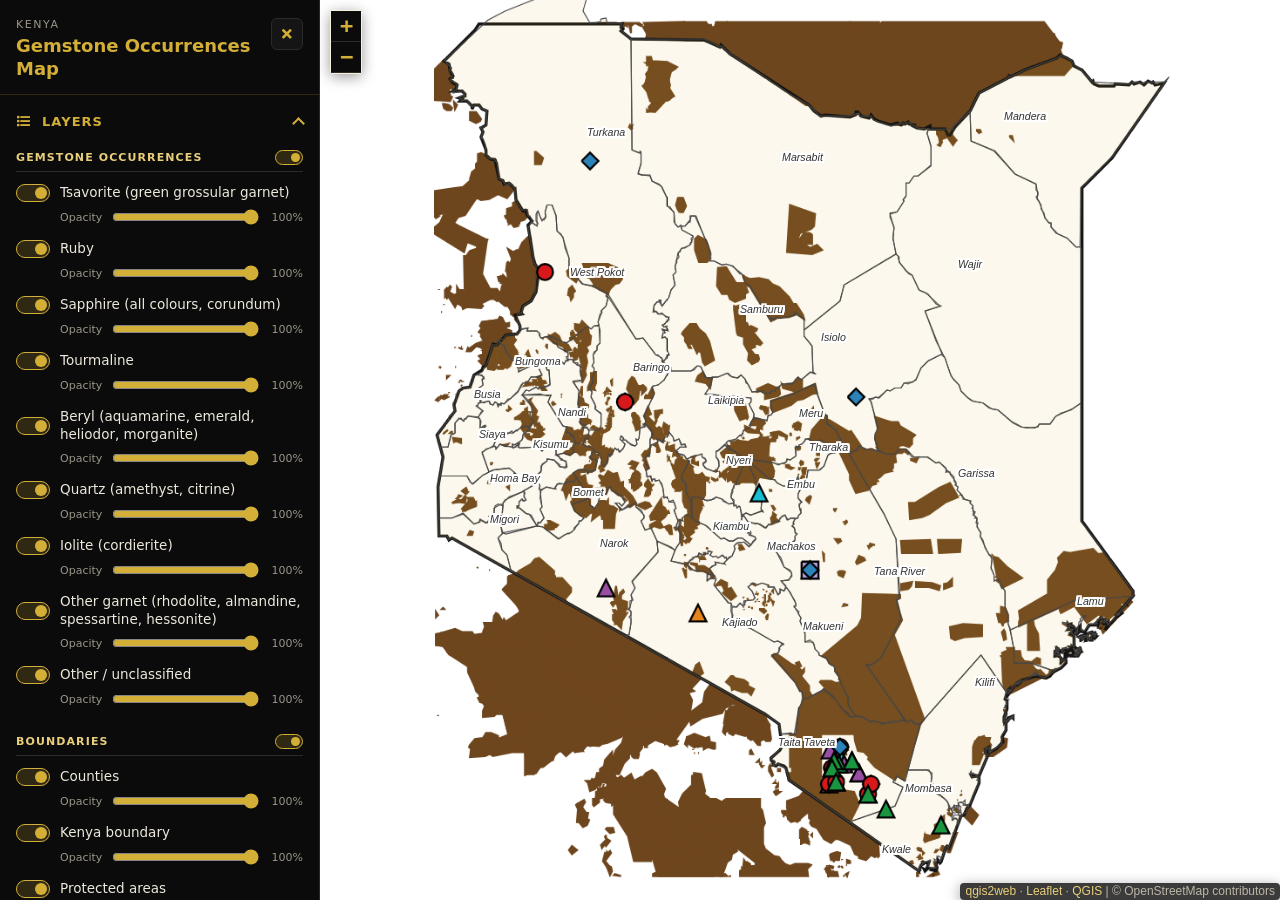
==== commit b2dcf531: "Update gemstone map to 2026-11-05 21:28 export Adds the ev_lithology and prospectivity rasters (off " ====
--- a/index.html
+++ b/index.html
@@ -10,6 +10,7 @@
         <link rel="stylesheet" href="css/L.Control.Layers.Tree.css">
         <link rel="stylesheet" href="css/qgis2web.css">
         <link rel="stylesheet" href="css/fontawesome-all.min.css">
+<link rel="stylesheet" href="css/nouislider.min.css">
         <style>
         /* ---------- Theme ---------- */
         :root {
@@ -170,6 +171,23 @@
         .lg-item td { padding: 2px 8px 2px 0; vertical-align: middle; color: var(--text); }
         .lg-item img { display: block; background: #f2efe6; border-radius: 3px; padding: 1px; }
         .lg-swatch { display: flex; align-items: center; gap: 8px; }
+
+
+        /* Filter (moved into the sidebar) */
+        #menu .filterselect { display: flex; flex-direction: column; gap: 6px; margin-top: 8px; }
+        #menu .filterselect select {
+            order: 2; width: 100%; padding: 4px; border-radius: 6px;
+            border: 1px solid var(--line); background: var(--surface); color: var(--text); font: inherit; font-size: 13px;
+        }
+        #menu .filterselect select:focus { outline: none; border-color: var(--gold); }
+        #menu .filterselect option { padding: 3px 6px; }
+        #menu .filterselect option:checked { background: var(--gold) linear-gradient(var(--gold), var(--gold)); color: #111; }
+        #menu .filterlabel { order: 1; font-size: 11px; font-weight: 600; letter-spacing: .1em; text-transform: uppercase; color: var(--gold-soft); }
+        #menu .filterlabel + .filterlabel {
+            order: 3; align-self: flex-start; cursor: pointer; text-transform: none; letter-spacing: 0;
+            padding: 6px 12px; border: 1px solid var(--line); border-radius: 6px; color: var(--muted); font-weight: 600; font-size: 12px;
+        }
+        #menu .filterlabel + .filterlabel:hover { color: var(--text); border-color: #555; }
 
         /* ---------- Map ---------- */
         #map { flex: 1; height: 100%; min-width: 0; }
@@ -214,6 +232,13 @@
                 <details class="sb-section" open>
                     <summary><i class="fas fa-list"></i>Layers</summary>
                     <div class="sb-content" id="layer-list"></div>
+                </details>
+                <details class="sb-section">
+                    <summary><i class="fas fa-filter"></i>Filter</summary>
+                    <div class="sb-content">
+                        <p class="hint">Show only protected areas in the selected IUCN categories. Ctrl/Cmd-click to pick several.</p>
+                        <div id="menu"></div>
+                    </div>
                 </details>
                 <details class="sb-section" open>
                     <summary><i class="fas fa-globe"></i>Basemaps</summary>
@@ -265,23 +290,26 @@
         <script src="js/rbush.min.js"></script>
         <script src="js/labelgun.min.js"></script>
         <script src="js/labels.js"></script>
+        <script src="js/tailDT.js"></script>
+<script src="js/nouislider.min.js"></script>
+<script src="js/wNumb.js"></script>
         <script src="data/geology_kenya_1.js"></script>
-        <script src="data/protected_areas_3.js"></script>
-        <script src="data/kenya_boundary_4.js"></script>
-        <script src="data/counties_5.js"></script>
-        <script src="data/Otherunclassified1_6.js"></script>
-        <script src="data/Othergarnetrhodolitealmandinespessartinehessonite4_7.js"></script>
-        <script src="data/Iolitecordierite1_8.js"></script>
-        <script src="data/Quartzamethystcitrine1_9.js"></script>
-        <script src="data/Berylaquamarineemeraldheliodormorganite2_10.js"></script>
-        <script src="data/Tourmaline9_11.js"></script>
-        <script src="data/Sapphireallcoloursunspecifiedcorundum8_12.js"></script>
-        <script src="data/Ruby7_13.js"></script>
-        <script src="data/Tsavoritegreengrossulargarnet8_14.js"></script>
+        <script src="data/protected_areas_5.js"></script>
+        <script src="data/kenya_boundary_6.js"></script>
+        <script src="data/counties_7.js"></script>
+        <script src="data/Otherunclassified1_8.js"></script>
+        <script src="data/Othergarnetrhodolitealmandinespessartinehessonite4_9.js"></script>
+        <script src="data/Iolitecordierite1_10.js"></script>
+        <script src="data/Quartzamethystcitrine1_11.js"></script>
+        <script src="data/Berylaquamarineemeraldheliodormorganite2_12.js"></script>
+        <script src="data/Tourmaline9_13.js"></script>
+        <script src="data/Sapphireallcoloursunspecifiedcorundum8_14.js"></script>
+        <script src="data/Ruby7_15.js"></script>
+        <script src="data/Tsavoritegreengrossulargarnet8_16.js"></script>
         <script>
         var map = L.map('map', {
             zoomControl:false, maxZoom:28, minZoom:1
-        }).fitBounds([[-8.640855604585214,2.706999478778114],[24.696484297967913,87.84421632448114]]);
+        }).fitBounds([[-4.2147351622102684,33.2414563687821],[4.122510710424266,53.93967757792253]]);
         var hash = new L.Hash(map);
         map.attributionControl.setPrefix('<a href="https://github.com/qgis2web/qgis2web" target="_blank">qgis2web</a> &middot; <a href="https://leafletjs.com" title="A JS library for interactive maps">Leaflet</a> &middot; <a href="https://qgis.org">QGIS</a>');
         var autolinker = new Autolinker({truncate: {length: 30, location: 'smart'}});
@@ -373,31 +401,6 @@
         bounds_group.addLayer(layer_hillshade_0);
         map.addLayer(layer_hillshade_0);
         function pop_geology_kenya_1(feature, layer) {
-            var popupContent = '<table>\
-                    <tr>\
-                        <td colspan="2">' + (feature.properties['fid'] !== null ? autolinker.link(String(feature.properties['fid']).replace(/'/g, '\'').toLocaleString()) : '') + '</td>\
-                    </tr>\
-                    <tr>\
-                        <td colspan="2">' + (feature.properties['AREA'] !== null ? autolinker.link(String(feature.properties['AREA']).replace(/'/g, '\'').toLocaleString()) : '') + '</td>\
-                    </tr>\
-                    <tr>\
-                        <td colspan="2">' + (feature.properties['PERIMETER'] !== null ? autolinker.link(String(feature.properties['PERIMETER']).replace(/'/g, '\'').toLocaleString()) : '') + '</td>\
-                    </tr>\
-                    <tr>\
-                        <td colspan="2">' + (feature.properties['GEO2_7G_'] !== null ? autolinker.link(String(feature.properties['GEO2_7G_']).replace(/'/g, '\'').toLocaleString()) : '') + '</td>\
-                    </tr>\
-                    <tr>\
-                        <td colspan="2">' + (feature.properties['GEO2_7G_ID'] !== null ? autolinker.link(String(feature.properties['GEO2_7G_ID']).replace(/'/g, '\'').toLocaleString()) : '') + '</td>\
-                    </tr>\
-                    <tr>\
-                        <td colspan="2">' + (feature.properties['GLG'] !== null ? autolinker.link(String(feature.properties['GLG']).replace(/'/g, '\'').toLocaleString()) : '') + '</td>\
-                    </tr>\
-                </table>';
-            var content = removeEmptyRowsFromPopupContent(popupContent, feature);
-			layer.on('popupopen', function(e) {
-				addClassToPopupIfMedia(content, e.popup);
-			});
-			layer.bindPopup(content, { maxHeight: 400 });
         }
 
         function style_geology_kenya_1_0(feature) {
@@ -718,16 +721,34 @@
         });
         bounds_group.addLayer(layer_geology_kenya_1);
         map.addLayer(layer_geology_kenya_1);
-        map.createPane('pane_prospectivity_classes_2');
-        map.getPane('pane_prospectivity_classes_2').style.zIndex = 402;
-        var img_prospectivity_classes_2 = 'data/prospectivity_classes_2.png';
-        var img_bounds_prospectivity_classes_2 = [[-4.731633906216855,33.88508761475871],[4.641166896910713,41.92031444313875]];
-        var layer_prospectivity_classes_2 = new L.imageOverlay(img_prospectivity_classes_2,
-                                              img_bounds_prospectivity_classes_2,
-                                              {pane: 'pane_prospectivity_classes_2'});
-        bounds_group.addLayer(layer_prospectivity_classes_2);
-        map.addLayer(layer_prospectivity_classes_2);
-        function pop_protected_areas_3(feature, layer) {
+        map.createPane('pane_ev_lithology_2');
+        map.getPane('pane_ev_lithology_2').style.zIndex = 402;
+        var img_ev_lithology_2 = 'data/ev_lithology_2.png';
+        var img_bounds_ev_lithology_2 = [[-4.731633906216855,33.88508761475871],[4.641166896910713,41.92031444313875]];
+        var layer_ev_lithology_2 = new L.imageOverlay(img_ev_lithology_2,
+                                              img_bounds_ev_lithology_2,
+                                              {pane: 'pane_ev_lithology_2'});
+        bounds_group.addLayer(layer_ev_lithology_2);
+        map.addLayer(layer_ev_lithology_2);
+        map.createPane('pane_prospectivity_3');
+        map.getPane('pane_prospectivity_3').style.zIndex = 403;
+        var img_prospectivity_3 = 'data/prospectivity_3.png';
+        var img_bounds_prospectivity_3 = [[-4.731633906216855,33.88508761475871],[4.641166896910713,41.92031444313875]];
+        var layer_prospectivity_3 = new L.imageOverlay(img_prospectivity_3,
+                                              img_bounds_prospectivity_3,
+                                              {pane: 'pane_prospectivity_3'});
+        bounds_group.addLayer(layer_prospectivity_3);
+        map.addLayer(layer_prospectivity_3);
+        map.createPane('pane_prospectivity_classes_4');
+        map.getPane('pane_prospectivity_classes_4').style.zIndex = 404;
+        var img_prospectivity_classes_4 = 'data/prospectivity_classes_4.png';
+        var img_bounds_prospectivity_classes_4 = [[-4.731633906216855,33.88508761475871],[4.641166896910713,41.92031444313875]];
+        var layer_prospectivity_classes_4 = new L.imageOverlay(img_prospectivity_classes_4,
+                                              img_bounds_prospectivity_classes_4,
+                                              {pane: 'pane_prospectivity_classes_4'});
+        bounds_group.addLayer(layer_prospectivity_classes_4);
+        map.addLayer(layer_prospectivity_classes_4);
+        function pop_protected_areas_5(feature, layer) {
             var popupContent = '<table>\
                     <tr>\
                         <td colspan="2">' + (feature.properties['fid'] !== null ? autolinker.link(String(feature.properties['fid']).replace(/'/g, '\'').toLocaleString()) : '') + '</td>\
@@ -752,9 +773,9 @@
 			layer.bindPopup(content, { maxHeight: 400 });
         }
 
-        function style_protected_areas_3_0() {
+        function style_protected_areas_5_0() {
             return {
-                pane: 'pane_protected_areas_3',
+                pane: 'pane_protected_areas_5',
                 opacity: 1,
                 color: 'rgba(110,70,30,1.0)',
                 dashArray: '',
@@ -767,21 +788,21 @@
                 interactive: true,
             }
         }
-        map.createPane('pane_protected_areas_3');
-        map.getPane('pane_protected_areas_3').style.zIndex = 403;
-        map.getPane('pane_protected_areas_3').style['mix-blend-mode'] = 'normal';
-        var layer_protected_areas_3 = new L.geoJson(json_protected_areas_3, {
+        map.createPane('pane_protected_areas_5');
+        map.getPane('pane_protected_areas_5').style.zIndex = 405;
+        map.getPane('pane_protected_areas_5').style['mix-blend-mode'] = 'normal';
+        var layer_protected_areas_5 = new L.geoJson(json_protected_areas_5, {
             attribution: '',
             interactive: true,
-            dataVar: 'json_protected_areas_3',
-            layerName: 'layer_protected_areas_3',
-            pane: 'pane_protected_areas_3',
-            onEachFeature: pop_protected_areas_3,
-            style: style_protected_areas_3_0,
-        });
-        bounds_group.addLayer(layer_protected_areas_3);
-        map.addLayer(layer_protected_areas_3);
-        function pop_kenya_boundary_4(feature, layer) {
+            dataVar: 'json_protected_areas_5',
+            layerName: 'layer_protected_areas_5',
+            pane: 'pane_protected_areas_5',
+            onEachFeature: pop_protected_areas_5,
+            style: style_protected_areas_5_0,
+        });
+        bounds_group.addLayer(layer_protected_areas_5);
+        map.addLayer(layer_protected_areas_5);
+        function pop_kenya_boundary_6(feature, layer) {
             var popupContent = '<table>\
                     <tr>\
                         <td colspan="2">' + (feature.properties['fid'] !== null ? autolinker.link(String(feature.properties['fid']).replace(/'/g, '\'').toLocaleString()) : '') + '</td>\
@@ -800,9 +821,9 @@
 			layer.bindPopup(content, { maxHeight: 400 });
         }
 
-        function style_kenya_boundary_4_0() {
+        function style_kenya_boundary_6_0() {
             return {
-                pane: 'pane_kenya_boundary_4',
+                pane: 'pane_kenya_boundary_6',
                 opacity: 1,
                 color: 'rgba(20,20,20,1.0)',
                 dashArray: '',
@@ -813,21 +834,21 @@
                 interactive: true,
             }
         }
-        map.createPane('pane_kenya_boundary_4');
-        map.getPane('pane_kenya_boundary_4').style.zIndex = 404;
-        map.getPane('pane_kenya_boundary_4').style['mix-blend-mode'] = 'normal';
-        var layer_kenya_boundary_4 = new L.geoJson(json_kenya_boundary_4, {
+        map.createPane('pane_kenya_boundary_6');
+        map.getPane('pane_kenya_boundary_6').style.zIndex = 406;
+        map.getPane('pane_kenya_boundary_6').style['mix-blend-mode'] = 'normal';
+        var layer_kenya_boundary_6 = new L.geoJson(json_kenya_boundary_6, {
             attribution: '',
             interactive: true,
-            dataVar: 'json_kenya_boundary_4',
-            layerName: 'layer_kenya_boundary_4',
-            pane: 'pane_kenya_boundary_4',
-            onEachFeature: pop_kenya_boundary_4,
-            style: style_kenya_boundary_4_0,
-        });
-        bounds_group.addLayer(layer_kenya_boundary_4);
-        map.addLayer(layer_kenya_boundary_4);
-        function pop_counties_5(feature, layer) {
+            dataVar: 'json_kenya_boundary_6',
+            layerName: 'layer_kenya_boundary_6',
+            pane: 'pane_kenya_boundary_6',
+            onEachFeature: pop_kenya_boundary_6,
+            style: style_kenya_boundary_6_0,
+        });
+        bounds_group.addLayer(layer_kenya_boundary_6);
+        map.addLayer(layer_kenya_boundary_6);
+        function pop_counties_7(feature, layer) {
             var popupContent = '<table>\
                     <tr>\
                         <td colspan="2">' + (feature.properties['fid'] !== null ? autolinker.link(String(feature.properties['fid']).replace(/'/g, '\'').toLocaleString()) : '') + '</td>\
@@ -879,9 +900,9 @@
 			layer.bindPopup(content, { maxHeight: 400 });
         }
 
-        function style_counties_5_0() {
+        function style_counties_7_0() {
             return {
-                pane: 'pane_counties_5',
+                pane: 'pane_counties_7',
                 opacity: 1,
                 color: 'rgba(70,70,70,1.0)',
                 dashArray: '',
@@ -894,21 +915,21 @@
                 interactive: true,
             }
         }
-        map.createPane('pane_counties_5');
-        map.getPane('pane_counties_5').style.zIndex = 405;
-        map.getPane('pane_counties_5').style['mix-blend-mode'] = 'normal';
-        var layer_counties_5 = new L.geoJson(json_counties_5, {
+        map.createPane('pane_counties_7');
+        map.getPane('pane_counties_7').style.zIndex = 407;
+        map.getPane('pane_counties_7').style['mix-blend-mode'] = 'normal';
+        var layer_counties_7 = new L.geoJson(json_counties_7, {
             attribution: '',
             interactive: true,
-            dataVar: 'json_counties_5',
-            layerName: 'layer_counties_5',
-            pane: 'pane_counties_5',
-            onEachFeature: pop_counties_5,
-            style: style_counties_5_0,
-        });
-        bounds_group.addLayer(layer_counties_5);
-        map.addLayer(layer_counties_5);
-        function pop_Otherunclassified1_6(feature, layer) {
+            dataVar: 'json_counties_7',
+            layerName: 'layer_counties_7',
+            pane: 'pane_counties_7',
+            onEachFeature: pop_counties_7,
+            style: style_counties_7_0,
+        });
+        bounds_group.addLayer(layer_counties_7);
+        map.addLayer(layer_counties_7);
+        function pop_Otherunclassified1_8(feature, layer) {
             var popupContent = '<table>\
                     <tr>\
                         <td colspan="2">' + (feature.properties['fid'] !== null ? autolinker.link(String(feature.properties['fid']).replace(/'/g, '\'').toLocaleString()) : '') + '</td>\
@@ -945,9 +966,9 @@
 			layer.bindPopup(content, { maxHeight: 400 });
         }
 
-        function style_Otherunclassified1_6_0() {
+        function style_Otherunclassified1_8_0() {
             return {
-                pane: 'pane_Otherunclassified1_6',
+                pane: 'pane_Otherunclassified1_8',
                 radius: 8.4,
                 opacity: 1,
                 color: 'rgba(0,0,0,1.0)',
@@ -961,27 +982,27 @@
                 interactive: true,
             }
         }
-        map.createPane('pane_Otherunclassified1_6');
-        map.getPane('pane_Otherunclassified1_6').style.zIndex = 406;
-        map.getPane('pane_Otherunclassified1_6').style['mix-blend-mode'] = 'normal';
-        var layer_Otherunclassified1_6 = new L.geoJson(json_Otherunclassified1_6, {
+        map.createPane('pane_Otherunclassified1_8');
+        map.getPane('pane_Otherunclassified1_8').style.zIndex = 408;
+        map.getPane('pane_Otherunclassified1_8').style['mix-blend-mode'] = 'normal';
+        var layer_Otherunclassified1_8 = new L.geoJson(json_Otherunclassified1_8, {
             attribution: '',
             interactive: true,
-            dataVar: 'json_Otherunclassified1_6',
-            layerName: 'layer_Otherunclassified1_6',
-            pane: 'pane_Otherunclassified1_6',
-            onEachFeature: pop_Otherunclassified1_6,
+            dataVar: 'json_Otherunclassified1_8',
+            layerName: 'layer_Otherunclassified1_8',
+            pane: 'pane_Otherunclassified1_8',
+            onEachFeature: pop_Otherunclassified1_8,
             pointToLayer: function (feature, latlng) {
                 var context = {
                     feature: feature,
                     variables: {}
                 };
-                return L.circleMarker(latlng, style_Otherunclassified1_6_0(feature));
+                return L.circleMarker(latlng, style_Otherunclassified1_8_0(feature));
             },
         });
-        bounds_group.addLayer(layer_Otherunclassified1_6);
-        map.addLayer(layer_Otherunclassified1_6);
-        function pop_Othergarnetrhodolitealmandinespessartinehessonite4_7(feature, layer) {
+        bounds_group.addLayer(layer_Otherunclassified1_8);
+        map.addLayer(layer_Otherunclassified1_8);
+        function pop_Othergarnetrhodolitealmandinespessartinehessonite4_9(feature, layer) {
             var popupContent = '<table>\
                     <tr>\
                         <td colspan="2">' + (feature.properties['fid'] !== null ? autolinker.link(String(feature.properties['fid']).replace(/'/g, '\'').toLocaleString()) : '') + '</td>\
@@ -1018,9 +1039,9 @@
 			layer.bindPopup(content, { maxHeight: 400 });
         }
 
-        function style_Othergarnetrhodolitealmandinespessartinehessonite4_7_0() {
+        function style_Othergarnetrhodolitealmandinespessartinehessonite4_9_0() {
             return {
-                pane: 'pane_Othergarnetrhodolitealmandinespessartinehessonite4_7',
+                pane: 'pane_Othergarnetrhodolitealmandinespessartinehessonite4_9',
                 radius: 8.4,
                 opacity: 1,
                 color: 'rgba(0,0,0,1.0)',
@@ -1034,27 +1055,27 @@
                 interactive: true,
             }
         }
-        map.createPane('pane_Othergarnetrhodolitealmandinespessartinehessonite4_7');
-        map.getPane('pane_Othergarnetrhodolitealmandinespessartinehessonite4_7').style.zIndex = 407;
-        map.getPane('pane_Othergarnetrhodolitealmandinespessartinehessonite4_7').style['mix-blend-mode'] = 'normal';
-        var layer_Othergarnetrhodolitealmandinespessartinehessonite4_7 = new L.geoJson(json_Othergarnetrhodolitealmandinespessartinehessonite4_7, {
+        map.createPane('pane_Othergarnetrhodolitealmandinespessartinehessonite4_9');
+        map.getPane('pane_Othergarnetrhodolitealmandinespessartinehessonite4_9').style.zIndex = 409;
+        map.getPane('pane_Othergarnetrhodolitealmandinespessartinehessonite4_9').style['mix-blend-mode'] = 'normal';
+        var layer_Othergarnetrhodolitealmandinespessartinehessonite4_9 = new L.geoJson(json_Othergarnetrhodolitealmandinespessartinehessonite4_9, {
             attribution: '',
             interactive: true,
-            dataVar: 'json_Othergarnetrhodolitealmandinespessartinehessonite4_7',
-            layerName: 'layer_Othergarnetrhodolitealmandinespessartinehessonite4_7',
-            pane: 'pane_Othergarnetrhodolitealmandinespessartinehessonite4_7',
-            onEachFeature: pop_Othergarnetrhodolitealmandinespessartinehessonite4_7,
+            dataVar: 'json_Othergarnetrhodolitealmandinespessartinehessonite4_9',
+            layerName: 'layer_Othergarnetrhodolitealmandinespessartinehessonite4_9',
+            pane: 'pane_Othergarnetrhodolitealmandinespessartinehessonite4_9',
+            onEachFeature: pop_Othergarnetrhodolitealmandinespessartinehessonite4_9,
             pointToLayer: function (feature, latlng) {
                 var context = {
                     feature: feature,
                     variables: {}
                 };
-                return L.shapeMarker(latlng, style_Othergarnetrhodolitealmandinespessartinehessonite4_7_0(feature));
+                return L.shapeMarker(latlng, style_Othergarnetrhodolitealmandinespessartinehessonite4_9_0(feature));
             },
         });
-        bounds_group.addLayer(layer_Othergarnetrhodolitealmandinespessartinehessonite4_7);
-        map.addLayer(layer_Othergarnetrhodolitealmandinespessartinehessonite4_7);
-        function pop_Iolitecordierite1_8(feature, layer) {
+        bounds_group.addLayer(layer_Othergarnetrhodolitealmandinespessartinehessonite4_9);
+        map.addLayer(layer_Othergarnetrhodolitealmandinespessartinehessonite4_9);
+        function pop_Iolitecordierite1_10(feature, layer) {
             var popupContent = '<table>\
                     <tr>\
                         <td colspan="2">' + (feature.properties['fid'] !== null ? autolinker.link(String(feature.properties['fid']).replace(/'/g, '\'').toLocaleString()) : '') + '</td>\
@@ -1091,9 +1112,9 @@
 			layer.bindPopup(content, { maxHeight: 400 });
         }
 
-        function style_Iolitecordierite1_8_0() {
+        function style_Iolitecordierite1_10_0() {
             return {
-                pane: 'pane_Iolitecordierite1_8',
+                pane: 'pane_Iolitecordierite1_10',
                 radius: 8.4,
                 opacity: 1,
                 color: 'rgba(0,0,0,1.0)',
@@ -1107,27 +1128,27 @@
                 interactive: true,
             }
         }
-        map.createPane('pane_Iolitecordierite1_8');
-        map.getPane('pane_Iolitecordierite1_8').style.zIndex = 408;
-        map.getPane('pane_Iolitecordierite1_8').style['mix-blend-mode'] = 'normal';
-        var layer_Iolitecordierite1_8 = new L.geoJson(json_Iolitecordierite1_8, {
+        map.createPane('pane_Iolitecordierite1_10');
+        map.getPane('pane_Iolitecordierite1_10').style.zIndex = 410;
+        map.getPane('pane_Iolitecordierite1_10').style['mix-blend-mode'] = 'normal';
+        var layer_Iolitecordierite1_10 = new L.geoJson(json_Iolitecordierite1_10, {
             attribution: '',
             interactive: true,
-            dataVar: 'json_Iolitecordierite1_8',
-            layerName: 'layer_Iolitecordierite1_8',
-            pane: 'pane_Iolitecordierite1_8',
-            onEachFeature: pop_Iolitecordierite1_8,
+            dataVar: 'json_Iolitecordierite1_10',
+            layerName: 'layer_Iolitecordierite1_10',
+            pane: 'pane_Iolitecordierite1_10',
+            onEachFeature: pop_Iolitecordierite1_10,
             pointToLayer: function (feature, latlng) {
                 var context = {
                     feature: feature,
                     variables: {}
                 };
-                return L.shapeMarker(latlng, style_Iolitecordierite1_8_0(feature));
+                return L.shapeMarker(latlng, style_Iolitecordierite1_10_0(feature));
             },
         });
-        bounds_group.addLayer(layer_Iolitecordierite1_8);
-        map.addLayer(layer_Iolitecordierite1_8);
-        function pop_Quartzamethystcitrine1_9(feature, layer) {
+        bounds_group.addLayer(layer_Iolitecordierite1_10);
+        map.addLayer(layer_Iolitecordierite1_10);
+        function pop_Quartzamethystcitrine1_11(feature, layer) {
             var popupContent = '<table>\
                     <tr>\
                         <td colspan="2">' + (feature.properties['fid'] !== null ? autolinker.link(String(feature.properties['fid']).replace(/'/g, '\'').toLocaleString()) : '') + '</td>\
@@ -1164,9 +1185,9 @@
 			layer.bindPopup(content, { maxHeight: 400 });
         }
 
-        function style_Quartzamethystcitrine1_9_0() {
+        function style_Quartzamethystcitrine1_11_0() {
             return {
-                pane: 'pane_Quartzamethystcitrine1_9',
+                pane: 'pane_Quartzamethystcitrine1_11',
                 shape: 'square',
                 radius: 8.4,
                 opacity: 1,
@@ -1181,27 +1202,27 @@
                 interactive: true,
             }
         }
-        map.createPane('pane_Quartzamethystcitrine1_9');
-        map.getPane('pane_Quartzamethystcitrine1_9').style.zIndex = 409;
-        map.getPane('pane_Quartzamethystcitrine1_9').style['mix-blend-mode'] = 'normal';
-        var layer_Quartzamethystcitrine1_9 = new L.geoJson(json_Quartzamethystcitrine1_9, {
+        map.createPane('pane_Quartzamethystcitrine1_11');
+        map.getPane('pane_Quartzamethystcitrine1_11').style.zIndex = 411;
+        map.getPane('pane_Quartzamethystcitrine1_11').style['mix-blend-mode'] = 'normal';
+        var layer_Quartzamethystcitrine1_11 = new L.geoJson(json_Quartzamethystcitrine1_11, {
             attribution: '',
             interactive: true,
-            dataVar: 'json_Quartzamethystcitrine1_9',
-            layerName: 'layer_Quartzamethystcitrine1_9',
-            pane: 'pane_Quartzamethystcitrine1_9',
-            onEachFeature: pop_Quartzamethystcitrine1_9,
+            dataVar: 'json_Quartzamethystcitrine1_11',
+            layerName: 'layer_Quartzamethystcitrine1_11',
+            pane: 'pane_Quartzamethystcitrine1_11',
+            onEachFeature: pop_Quartzamethystcitrine1_11,
             pointToLayer: function (feature, latlng) {
                 var context = {
                     feature: feature,
                     variables: {}
                 };
-                return L.shapeMarker(latlng, style_Quartzamethystcitrine1_9_0(feature));
+                return L.shapeMarker(latlng, style_Quartzamethystcitrine1_11_0(feature));
             },
         });
-        bounds_group.addLayer(layer_Quartzamethystcitrine1_9);
-        map.addLayer(layer_Quartzamethystcitrine1_9);
-        function pop_Berylaquamarineemeraldheliodormorganite2_10(feature, layer) {
+        bounds_group.addLayer(layer_Quartzamethystcitrine1_11);
+        map.addLayer(layer_Quartzamethystcitrine1_11);
+        function pop_Berylaquamarineemeraldheliodormorganite2_12(feature, layer) {
             var popupContent = '<table>\
                     <tr>\
                         <td colspan="2">' + (feature.properties['fid'] !== null ? autolinker.link(String(feature.properties['fid']).replace(/'/g, '\'').toLocaleString()) : '') + '</td>\
@@ -1238,9 +1259,9 @@
 			layer.bindPopup(content, { maxHeight: 400 });
         }
 
-        function style_Berylaquamarineemeraldheliodormorganite2_10_0() {
+        function style_Berylaquamarineemeraldheliodormorganite2_12_0() {
             return {
-                pane: 'pane_Berylaquamarineemeraldheliodormorganite2_10',
+                pane: 'pane_Berylaquamarineemeraldheliodormorganite2_12',
                 radius: 8.4,
                 opacity: 1,
                 color: 'rgba(0,0,0,1.0)',
@@ -1254,27 +1275,27 @@
                 interactive: true,
             }
         }
-        map.createPane('pane_Berylaquamarineemeraldheliodormorganite2_10');
-        map.getPane('pane_Berylaquamarineemeraldheliodormorganite2_10').style.zIndex = 410;
-        map.getPane('pane_Berylaquamarineemeraldheliodormorganite2_10').style['mix-blend-mode'] = 'normal';
-        var layer_Berylaquamarineemeraldheliodormorganite2_10 = new L.geoJson(json_Berylaquamarineemeraldheliodormorganite2_10, {
+        map.createPane('pane_Berylaquamarineemeraldheliodormorganite2_12');
+        map.getPane('pane_Berylaquamarineemeraldheliodormorganite2_12').style.zIndex = 412;
+        map.getPane('pane_Berylaquamarineemeraldheliodormorganite2_12').style['mix-blend-mode'] = 'normal';
+        var layer_Berylaquamarineemeraldheliodormorganite2_12 = new L.geoJson(json_Berylaquamarineemeraldheliodormorganite2_12, {
             attribution: '',
             interactive: true,
-            dataVar: 'json_Berylaquamarineemeraldheliodormorganite2_10',
-            layerName: 'layer_Berylaquamarineemeraldheliodormorganite2_10',
-            pane: 'pane_Berylaquamarineemeraldheliodormorganite2_10',
-            onEachFeature: pop_Berylaquamarineemeraldheliodormorganite2_10,
+            dataVar: 'json_Berylaquamarineemeraldheliodormorganite2_12',
+            layerName: 'layer_Berylaquamarineemeraldheliodormorganite2_12',
+            pane: 'pane_Berylaquamarineemeraldheliodormorganite2_12',
+            onEachFeature: pop_Berylaquamarineemeraldheliodormorganite2_12,
             pointToLayer: function (feature, latlng) {
                 var context = {
                     feature: feature,
                     variables: {}
                 };
-                return L.shapeMarker(latlng, style_Berylaquamarineemeraldheliodormorganite2_10_0(feature));
+                return L.shapeMarker(latlng, style_Berylaquamarineemeraldheliodormorganite2_12_0(feature));
             },
         });
-        bounds_group.addLayer(layer_Berylaquamarineemeraldheliodormorganite2_10);
-        map.addLayer(layer_Berylaquamarineemeraldheliodormorganite2_10);
-        function pop_Tourmaline9_11(feature, layer) {
+        bounds_group.addLayer(layer_Berylaquamarineemeraldheliodormorganite2_12);
+        map.addLayer(layer_Berylaquamarineemeraldheliodormorganite2_12);
+        function pop_Tourmaline9_13(feature, layer) {
             var popupContent = '<table>\
                     <tr>\
                         <td colspan="2">' + (feature.properties['fid'] !== null ? autolinker.link(String(feature.properties['fid']).replace(/'/g, '\'').toLocaleString()) : '') + '</td>\
@@ -1311,9 +1332,9 @@
 			layer.bindPopup(content, { maxHeight: 400 });
         }
 
-        function style_Tourmaline9_11_0() {
+        function style_Tourmaline9_13_0() {
             return {
-                pane: 'pane_Tourmaline9_11',
+                pane: 'pane_Tourmaline9_13',
                 radius: 8.4,
                 opacity: 1,
                 color: 'rgba(0,0,0,1.0)',
@@ -1327,27 +1348,27 @@
                 interactive: true,
             }
         }
-        map.createPane('pane_Tourmaline9_11');
-        map.getPane('pane_Tourmaline9_11').style.zIndex = 411;
-        map.getPane('pane_Tourmaline9_11').style['mix-blend-mode'] = 'normal';
-        var layer_Tourmaline9_11 = new L.geoJson(json_Tourmaline9_11, {
+        map.createPane('pane_Tourmaline9_13');
+        map.getPane('pane_Tourmaline9_13').style.zIndex = 413;
+        map.getPane('pane_Tourmaline9_13').style['mix-blend-mode'] = 'normal';
+        var layer_Tourmaline9_13 = new L.geoJson(json_Tourmaline9_13, {
             attribution: '',
             interactive: true,
-            dataVar: 'json_Tourmaline9_11',
-            layerName: 'layer_Tourmaline9_11',
-            pane: 'pane_Tourmaline9_11',
-            onEachFeature: pop_Tourmaline9_11,
+            dataVar: 'json_Tourmaline9_13',
+            layerName: 'layer_Tourmaline9_13',
+            pane: 'pane_Tourmaline9_13',
+            onEachFeature: pop_Tourmaline9_13,
             pointToLayer: function (feature, latlng) {
                 var context = {
                     feature: feature,
                     variables: {}
                 };
-                return L.shapeMarker(latlng, style_Tourmaline9_11_0(feature));
+                return L.shapeMarker(latlng, style_Tourmaline9_13_0(feature));
             },
         });
-        bounds_group.addLayer(layer_Tourmaline9_11);
-        map.addLayer(layer_Tourmaline9_11);
-        function pop_Sapphireallcoloursunspecifiedcorundum8_12(feature, layer) {
+        bounds_group.addLayer(layer_Tourmaline9_13);
+        map.addLayer(layer_Tourmaline9_13);
+        function pop_Sapphireallcoloursunspecifiedcorundum8_14(feature, layer) {
             var popupContent = '<table>\
                     <tr>\
                         <td colspan="2">' + (feature.properties['fid'] !== null ? autolinker.link(String(feature.properties['fid']).replace(/'/g, '\'').toLocaleString()) : '') + '</td>\
@@ -1384,9 +1405,9 @@
 			layer.bindPopup(content, { maxHeight: 400 });
         }
 
-        function style_Sapphireallcoloursunspecifiedcorundum8_12_0() {
+        function style_Sapphireallcoloursunspecifiedcorundum8_14_0() {
             return {
-                pane: 'pane_Sapphireallcoloursunspecifiedcorundum8_12',
+                pane: 'pane_Sapphireallcoloursunspecifiedcorundum8_14',
                 shape: 'diamond',
                 radius: 8.4,
                 opacity: 1,
@@ -1401,27 +1422,27 @@
                 interactive: true,
             }
         }
-        map.createPane('pane_Sapphireallcoloursunspecifiedcorundum8_12');
-        map.getPane('pane_Sapphireallcoloursunspecifiedcorundum8_12').style.zIndex = 412;
-        map.getPane('pane_Sapphireallcoloursunspecifiedcorundum8_12').style['mix-blend-mode'] = 'normal';
-        var layer_Sapphireallcoloursunspecifiedcorundum8_12 = new L.geoJson(json_Sapphireallcoloursunspecifiedcorundum8_12, {
+        map.createPane('pane_Sapphireallcoloursunspecifiedcorundum8_14');
+        map.getPane('pane_Sapphireallcoloursunspecifiedcorundum8_14').style.zIndex = 414;
+        map.getPane('pane_Sapphireallcoloursunspecifiedcorundum8_14').style['mix-blend-mode'] = 'normal';
+        var layer_Sapphireallcoloursunspecifiedcorundum8_14 = new L.geoJson(json_Sapphireallcoloursunspecifiedcorundum8_14, {
             attribution: '',
             interactive: true,
-            dataVar: 'json_Sapphireallcoloursunspecifiedcorundum8_12',
-            layerName: 'layer_Sapphireallcoloursunspecifiedcorundum8_12',
-            pane: 'pane_Sapphireallcoloursunspecifiedcorundum8_12',
-            onEachFeature: pop_Sapphireallcoloursunspecifiedcorundum8_12,
+            dataVar: 'json_Sapphireallcoloursunspecifiedcorundum8_14',
+            layerName: 'layer_Sapphireallcoloursunspecifiedcorundum8_14',
+            pane: 'pane_Sapphireallcoloursunspecifiedcorundum8_14',
+            onEachFeature: pop_Sapphireallcoloursunspecifiedcorundum8_14,
             pointToLayer: function (feature, latlng) {
                 var context = {
                     feature: feature,
                     variables: {}
                 };
-                return L.shapeMarker(latlng, style_Sapphireallcoloursunspecifiedcorundum8_12_0(feature));
+                return L.shapeMarker(latlng, style_Sapphireallcoloursunspecifiedcorundum8_14_0(feature));
             },
         });
-        bounds_group.addLayer(layer_Sapphireallcoloursunspecifiedcorundum8_12);
-        map.addLayer(layer_Sapphireallcoloursunspecifiedcorundum8_12);
-        function pop_Ruby7_13(feature, layer) {
+        bounds_group.addLayer(layer_Sapphireallcoloursunspecifiedcorundum8_14);
+        map.addLayer(layer_Sapphireallcoloursunspecifiedcorundum8_14);
+        function pop_Ruby7_15(feature, layer) {
             var popupContent = '<table>\
                     <tr>\
                         <td colspan="2">' + (feature.properties['fid'] !== null ? autolinker.link(String(feature.properties['fid']).replace(/'/g, '\'').toLocaleString()) : '') + '</td>\
@@ -1458,9 +1479,9 @@
 			layer.bindPopup(content, { maxHeight: 400 });
         }
 
-        function style_Ruby7_13_0() {
+        function style_Ruby7_15_0() {
             return {
-                pane: 'pane_Ruby7_13',
+                pane: 'pane_Ruby7_15',
                 radius: 8.4,
                 opacity: 1,
                 color: 'rgba(0,0,0,1.0)',
@@ -1474,27 +1495,27 @@
                 interactive: true,
             }
         }
-        map.createPane('pane_Ruby7_13');
-        map.getPane('pane_Ruby7_13').style.zIndex = 413;
-        map.getPane('pane_Ruby7_13').style['mix-blend-mode'] = 'normal';
-        var layer_Ruby7_13 = new L.geoJson(json_Ruby7_13, {
+        map.createPane('pane_Ruby7_15');
+        map.getPane('pane_Ruby7_15').style.zIndex = 415;
+        map.getPane('pane_Ruby7_15').style['mix-blend-mode'] = 'normal';
+        var layer_Ruby7_15 = new L.geoJson(json_Ruby7_15, {
             attribution: '',
             interactive: true,
-            dataVar: 'json_Ruby7_13',
-            layerName: 'layer_Ruby7_13',
-            pane: 'pane_Ruby7_13',
-            onEachFeature: pop_Ruby7_13,
+            dataVar: 'json_Ruby7_15',
+            layerName: 'layer_Ruby7_15',
+            pane: 'pane_Ruby7_15',
+            onEachFeature: pop_Ruby7_15,
             pointToLayer: function (feature, latlng) {
                 var context = {
                     feature: feature,
                     variables: {}
                 };
-                return L.circleMarker(latlng, style_Ruby7_13_0(feature));
+                return L.circleMarker(latlng, style_Ruby7_15_0(feature));
             },
         });
-        bounds_group.addLayer(layer_Ruby7_13);
-        map.addLayer(layer_Ruby7_13);
-        function pop_Tsavoritegreengrossulargarnet8_14(feature, layer) {
+        bounds_group.addLayer(layer_Ruby7_15);
+        map.addLayer(layer_Ruby7_15);
+        function pop_Tsavoritegreengrossulargarnet8_16(feature, layer) {
             var popupContent = '<table>\
                     <tr>\
                         <td colspan="2">' + (feature.properties['fid'] !== null ? autolinker.link(String(feature.properties['fid']).replace(/'/g, '\'').toLocaleString()) : '') + '</td>\
@@ -1531,9 +1552,9 @@
 			layer.bindPopup(content, { maxHeight: 400 });
         }
 
-        function style_Tsavoritegreengrossulargarnet8_14_0() {
+        function style_Tsavoritegreengrossulargarnet8_16_0() {
             return {
-                pane: 'pane_Tsavoritegreengrossulargarnet8_14',
+                pane: 'pane_Tsavoritegreengrossulargarnet8_16',
                 shape: 'triangle',
                 radius: 8.4,
                 opacity: 1,
@@ -1548,26 +1569,26 @@
                 interactive: true,
             }
         }
-        map.createPane('pane_Tsavoritegreengrossulargarnet8_14');
-        map.getPane('pane_Tsavoritegreengrossulargarnet8_14').style.zIndex = 414;
-        map.getPane('pane_Tsavoritegreengrossulargarnet8_14').style['mix-blend-mode'] = 'normal';
-        var layer_Tsavoritegreengrossulargarnet8_14 = new L.geoJson(json_Tsavoritegreengrossulargarnet8_14, {
+        map.createPane('pane_Tsavoritegreengrossulargarnet8_16');
+        map.getPane('pane_Tsavoritegreengrossulargarnet8_16').style.zIndex = 416;
+        map.getPane('pane_Tsavoritegreengrossulargarnet8_16').style['mix-blend-mode'] = 'normal';
+        var layer_Tsavoritegreengrossulargarnet8_16 = new L.geoJson(json_Tsavoritegreengrossulargarnet8_16, {
             attribution: '',
             interactive: true,
-            dataVar: 'json_Tsavoritegreengrossulargarnet8_14',
-            layerName: 'layer_Tsavoritegreengrossulargarnet8_14',
-            pane: 'pane_Tsavoritegreengrossulargarnet8_14',
-            onEachFeature: pop_Tsavoritegreengrossulargarnet8_14,
+            dataVar: 'json_Tsavoritegreengrossulargarnet8_16',
+            layerName: 'layer_Tsavoritegreengrossulargarnet8_16',
+            pane: 'pane_Tsavoritegreengrossulargarnet8_16',
+            onEachFeature: pop_Tsavoritegreengrossulargarnet8_16,
             pointToLayer: function (feature, latlng) {
                 var context = {
                     feature: feature,
                     variables: {}
                 };
-                return L.shapeMarker(latlng, style_Tsavoritegreengrossulargarnet8_14_0(feature));
+                return L.shapeMarker(latlng, style_Tsavoritegreengrossulargarnet8_16_0(feature));
             },
         });
-        bounds_group.addLayer(layer_Tsavoritegreengrossulargarnet8_14);
-        map.addLayer(layer_Tsavoritegreengrossulargarnet8_14);
+        bounds_group.addLayer(layer_Tsavoritegreengrossulargarnet8_16);
+        map.addLayer(layer_Tsavoritegreengrossulargarnet8_16);
         // ================= Sidebar toolbox =================
         function el(tag, attrs, children) {
             var node = document.createElement(tag);
@@ -1612,31 +1633,35 @@
         ]);
         var layerGroups = [
             {name: 'Gemstone occurrences', items: [
-                {name: 'Tsavorite (green grossular garnet)', layer: layer_Tsavoritegreengrossulargarnet8_14, pane: 'pane_Tsavoritegreengrossulargarnet8_14', icon: 'Tsavoritegreengrossulargarnet8_14'},
-                {name: 'Ruby', layer: layer_Ruby7_13, pane: 'pane_Ruby7_13', icon: 'Ruby7_13'},
-                {name: 'Sapphire (all colours, corundum)', layer: layer_Sapphireallcoloursunspecifiedcorundum8_12, pane: 'pane_Sapphireallcoloursunspecifiedcorundum8_12', icon: 'Sapphireallcoloursunspecifiedcorundum8_12'},
-                {name: 'Tourmaline', layer: layer_Tourmaline9_11, pane: 'pane_Tourmaline9_11', icon: 'Tourmaline9_11'},
-                {name: 'Beryl (aquamarine, emerald, heliodor, morganite)', layer: layer_Berylaquamarineemeraldheliodormorganite2_10, pane: 'pane_Berylaquamarineemeraldheliodormorganite2_10', icon: 'Berylaquamarineemeraldheliodormorganite2_10'},
-                {name: 'Quartz (amethyst, citrine)', layer: layer_Quartzamethystcitrine1_9, pane: 'pane_Quartzamethystcitrine1_9', icon: 'Quartzamethystcitrine1_9'},
-                {name: 'Iolite (cordierite)', layer: layer_Iolitecordierite1_8, pane: 'pane_Iolitecordierite1_8', icon: 'Iolitecordierite1_8'},
-                {name: 'Other garnet (rhodolite, almandine, spessartine, hessonite)', layer: layer_Othergarnetrhodolitealmandinespessartinehessonite4_7, pane: 'pane_Othergarnetrhodolitealmandinespessartinehessonite4_7', icon: 'Othergarnetrhodolitealmandinespessartinehessonite4_7'},
-                {name: 'Other / unclassified', layer: layer_Otherunclassified1_6, pane: 'pane_Otherunclassified1_6', icon: 'Otherunclassified1_6'}
+                {name: 'Tsavorite (green grossular garnet)', layer: layer_Tsavoritegreengrossulargarnet8_16, pane: 'pane_Tsavoritegreengrossulargarnet8_16', icon: 'Tsavoritegreengrossulargarnet8_16'},
+                {name: 'Ruby', layer: layer_Ruby7_15, pane: 'pane_Ruby7_15', icon: 'Ruby7_15'},
+                {name: 'Sapphire (all colours, corundum)', layer: layer_Sapphireallcoloursunspecifiedcorundum8_14, pane: 'pane_Sapphireallcoloursunspecifiedcorundum8_14', icon: 'Sapphireallcoloursunspecifiedcorundum8_14'},
+                {name: 'Tourmaline', layer: layer_Tourmaline9_13, pane: 'pane_Tourmaline9_13', icon: 'Tourmaline9_13'},
+                {name: 'Beryl (aquamarine, emerald, heliodor, morganite)', layer: layer_Berylaquamarineemeraldheliodormorganite2_12, pane: 'pane_Berylaquamarineemeraldheliodormorganite2_12', icon: 'Berylaquamarineemeraldheliodormorganite2_12'},
+                {name: 'Quartz (amethyst, citrine)', layer: layer_Quartzamethystcitrine1_11, pane: 'pane_Quartzamethystcitrine1_11', icon: 'Quartzamethystcitrine1_11'},
+                {name: 'Iolite (cordierite)', layer: layer_Iolitecordierite1_10, pane: 'pane_Iolitecordierite1_10', icon: 'Iolitecordierite1_10'},
+                {name: 'Other garnet (rhodolite, almandine, spessartine, hessonite)', layer: layer_Othergarnetrhodolitealmandinespessartinehessonite4_9, pane: 'pane_Othergarnetrhodolitealmandinespessartinehessonite4_9', icon: 'Othergarnetrhodolitealmandinespessartinehessonite4_9'},
+                {name: 'Other / unclassified', layer: layer_Otherunclassified1_8, pane: 'pane_Otherunclassified1_8', icon: 'Otherunclassified1_8'}
             ]},
             {name: 'Boundaries', items: [
-                {name: 'Counties', layer: layer_counties_5, pane: 'pane_counties_5', icon: 'counties_5'},
-                {name: 'Kenya boundary', layer: layer_kenya_boundary_4, pane: 'pane_kenya_boundary_4', icon: 'kenya_boundary_4'},
-                {name: 'Protected areas', layer: layer_protected_areas_3, pane: 'pane_protected_areas_3', icon: 'protected_areas_3'}
+                {name: 'Counties', layer: layer_counties_7, pane: 'pane_counties_7', icon: 'counties_7'},
+                {name: 'Kenya boundary', layer: layer_kenya_boundary_6, pane: 'pane_kenya_boundary_6', icon: 'kenya_boundary_6'},
+                {name: 'Protected areas', layer: layer_protected_areas_5, pane: 'pane_protected_areas_5', icon: 'protected_areas_5'}
             ]},
             {name: 'Geology and terrain', items: [
-                {name: 'Prospectivity classes', layer: layer_prospectivity_classes_2, pane: 'pane_prospectivity_classes_2'},
+                {name: 'Prospectivity classes', layer: layer_prospectivity_classes_4, pane: 'pane_prospectivity_classes_4'},
+                {name: 'Prospectivity', layer: layer_prospectivity_3, pane: 'pane_prospectivity_3'},
+                {name: 'Lithology (ev_lithology)', layer: layer_ev_lithology_2, pane: 'pane_ev_lithology_2'},
                 {name: 'Geology (Kenya)', layer: layer_geology_kenya_1, pane: 'pane_geology_kenya_1', legend: geologyLegend},
                 {name: 'Hillshade (Taita Taveta)', layer: layer_hillshade_0, pane: 'pane_hillshade_0'}
             ]}
         ];
 
         // Raster layers start switched off; turn them on in the sidebar
-        map.removeLayer(layer_prospectivity_classes_2);
+        map.removeLayer(layer_prospectivity_classes_4);
         map.removeLayer(layer_hillshade_0);
+        map.removeLayer(layer_prospectivity_3);
+        map.removeLayer(layer_ev_lithology_2);
 
         // ---- Layers: toggles + opacity ----
         var layerList = document.getElementById('layer-list');
@@ -1760,6 +1785,8 @@
 
         // ---- Search ----
         var searchIndex = [];
+        function buildSearchIndex() {
+        searchIndex.length = 0;
         function indexLayer(item, prop, kind, textFn) {
             var seen = {};
             item.layer.eachLayer(function (l) {
@@ -1777,16 +1804,18 @@
             layerGroups.forEach(function (g) { g.items.forEach(function (it) { if (it.layer === layer) found = it; }); });
             return found;
         }
-        [layer_Tsavoritegreengrossulargarnet8_14, layer_Ruby7_13, layer_Sapphireallcoloursunspecifiedcorundum8_12, layer_Tourmaline9_11,
-         layer_Berylaquamarineemeraldheliodormorganite2_10, layer_Quartzamethystcitrine1_9, layer_Iolitecordierite1_8,
-         layer_Othergarnetrhodolitealmandinespessartinehessonite4_7, layer_Otherunclassified1_6].forEach(function (lyr) {
+        [layer_Tsavoritegreengrossulargarnet8_16, layer_Ruby7_15, layer_Sapphireallcoloursunspecifiedcorundum8_14, layer_Tourmaline9_13,
+         layer_Berylaquamarineemeraldheliodormorganite2_12, layer_Quartzamethystcitrine1_11, layer_Iolitecordierite1_10,
+         layer_Othergarnetrhodolitealmandinespessartinehessonite4_9, layer_Otherunclassified1_8].forEach(function (lyr) {
             var item = findItem(lyr);
             var first = lyr.getLayers()[0];
             var kind = (first && first.feature.properties.gem_label) || item.name;
             indexLayer(item, 'name', kind);
         });
-        indexLayer(findItem(layer_counties_5), 'county', 'County');
-        indexLayer(findItem(layer_protected_areas_3), 'NAME', 'Protected area');
+        indexLayer(findItem(layer_counties_7), 'county', 'County');
+        indexLayer(findItem(layer_protected_areas_5), 'NAME', 'Protected area');
+        }
+        buildSearchIndex();
 
         var searchInput = document.getElementById('search-input');
         var searchResults = document.getElementById('search-results');
@@ -1902,36 +1931,177 @@
         map.on('popupopen', function () { if (measuring) map.closePopup(); });
 
         // Start on Kenya unless the link already has a saved view
-        if (!location.hash) map.fitBounds(layer_kenya_boundary_4.getBounds());
+        if (!location.hash) map.fitBounds(layer_kenya_boundary_6.getBounds());
         setBounds();
         var i = 0;
-        layer_counties_5.eachLayer(function(layer) {
+        layer_counties_7.eachLayer(function(layer) {
             var context = {
                 feature: layer.feature,
                 variables: {}
             };
-            layer.bindTooltip((layer.feature.properties['county'] !== null?String('<div style="color: #333333; font-size: 12pt; font-style: italic; font-family: \'Arial\', sans-serif;">' + layer.feature.properties['county']).replace(/\\n/g, '<br>') + '</div>':''), {permanent: true, offset: [-0, -16], className: 'css_counties_5'});
+            layer.bindTooltip((layer.feature.properties['county'] !== null?String('<div style="color: #333333; font-size: 8pt; font-style: italic; font-family: \'Arial\', sans-serif;">' + layer.feature.properties['county']).replace(/\\n/g, '<br>') + '</div>':''), {permanent: true, offset: [-0, -16], className: 'css_counties_7'});
             labels.push(layer);
             totalMarkers += 1;
               layer.added = true;
               addLabel(layer, i);
               i++;
         });
+        var Filters = {"IUCN_CAT": "str"};
+        function filterFunc() {
+          map.eachLayer(function(lyr){
+          if ("options" in lyr && "dataVar" in lyr["options"]){
+            features = this[lyr["options"]["dataVar"]].features.slice(0);
+            try{
+              for (key in Filters){
+                keyS = key.replace(/[^a-zA-Z0-9_]/g, "")
+                if (Filters[key] == "str" || Filters[key] == "bool"){
+                  var selection = [];
+                  var options = document.getElementById("sel_" + keyS).options
+                  for (var i=0; i < options.length; i++) {
+                    if (options[i].selected) selection.push(options[i].value);
+                  }
+                    try{
+                      if (key in features[0].properties){
+                        for (i = features.length - 1;
+                          i >= 0; --i){
+                          if (selection.indexOf(
+                          features[i].properties[key])<0
+                          && selection.length>0) {
+                          features.splice(i,1);
+                          }
+                        }
+                      }
+                    } catch(err){
+                  }
+                }
+                if (Filters[key] == "int"){
+                  sliderVals =  document.getElementById(
+                    "div_" + keyS).noUiSlider.get();
+                  try{
+                    if (key in features[0].properties){
+                    for (i = features.length - 1; i >= 0; --i){
+                      if (parseInt(features[i].properties[key])
+                          < sliderVals[0]
+                          || parseInt(features[i].properties[key])
+                          > sliderVals[1]){
+                            features.splice(i,1);
+                          }
+                        }
+                      }
+                    } catch(err){
+                    }
+                  }
+                if (Filters[key] == "real"){
+                  sliderVals =  document.getElementById(
+                    "div_" + keyS).noUiSlider.get();
+                  try{
+                    if (key in features[0].properties){
+                    for (i = features.length - 1; i >= 0; --i){
+                      if (features[i].properties[key]
+                          < sliderVals[0]
+                          || features[i].properties[key]
+                          > sliderVals[1]){
+                            features.splice(i,1);
+                          }
+                        }
+                      }
+                    } catch(err){
+                    }
+                  }
+                if (Filters[key] == "date"
+                  || Filters[key] == "datetime"
+                  || Filters[key] == "time"){
+                  try{
+                    if (key in features[0].properties){
+                      HTMLkey = key.replace(/[&\\/\\#,+()$~%.'":*?<>{} ]/g, '');
+                      startdate = document.getElementById("dat_" +
+                        HTMLkey + "_date1").value.replace(" ", "T");
+                      enddate = document.getElementById("dat_" +
+                        HTMLkey + "_date2").value.replace(" ", "T");
+                      for (i = features.length - 1; i >= 0; --i){
+                        if (features[i].properties[key] < startdate
+                          || features[i].properties[key] > enddate){
+                          features.splice(i,1);
+                        }
+                      }
+                    }
+                  } catch(err){
+                  }
+                }
+              }
+            } catch(err){
+            }
+          this[lyr["options"]["layerName"]].clearLayers();
+          this[lyr["options"]["layerName"]].addData(features);
+        var i = 0;
+        if (lyr === layer_counties_7) layer_counties_7.eachLayer(function(layer) {
+            var context = {
+                feature: layer.feature,
+                variables: {}
+            };
+            layer.bindTooltip((layer.feature.properties['county'] !== null?String('<div style="color: #333333; font-size: 8pt; font-style: italic; font-family: \'Arial\', sans-serif;">' + layer.feature.properties['county']).replace(/\\n/g, '<br>') + '</div>':''), {permanent: true, offset: [-0, -16], className: 'css_counties_7'});
+            labels.push(layer);
+            totalMarkers += 1;
+              layer.added = true;
+              addLabel(layer, i);
+              i++;
+        });
+          }
+          })
+        }
+            document.getElementById("menu").appendChild(
+                document.createElement("div"));
+            var div_IUCN_CAT = document.createElement('div');
+            div_IUCN_CAT.id = "div_IUCN_CAT";
+            div_IUCN_CAT.className= "filterselect";
+            document.getElementById("menu").appendChild(div_IUCN_CAT);
+            sel_IUCN_CAT = document.createElement('select');
+            sel_IUCN_CAT.multiple = true;
+            sel_IUCN_CAT.size = 7;
+            sel_IUCN_CAT.id = "sel_IUCN_CAT";
+            var IUCN_CAT_options_str = "<option value='' unselected></option>";
+            sel_IUCN_CAT.onchange = function(){filterFunc()};
+            IUCN_CAT_options_str  += '<option value="II">II</option>';
+            IUCN_CAT_options_str  += '<option value="III">III</option>';
+            IUCN_CAT_options_str  += '<option value="IV">IV</option>';
+            IUCN_CAT_options_str  += '<option value="Ib">Ib</option>';
+            IUCN_CAT_options_str  += '<option value="Not Applicable">Not Applicable</option>';
+            IUCN_CAT_options_str  += '<option value="Not Reported">Not Reported</option>';
+            IUCN_CAT_options_str  += '<option value="VI">VI</option>';
+            sel_IUCN_CAT.innerHTML = IUCN_CAT_options_str;
+            div_IUCN_CAT.appendChild(sel_IUCN_CAT);
+            var lab_IUCN_CAT = document.createElement('div');
+            lab_IUCN_CAT.innerHTML = 'IUCN category';
+            lab_IUCN_CAT.className = 'filterlabel';
+            div_IUCN_CAT.appendChild(lab_IUCN_CAT);
+            var reset_IUCN_CAT = document.createElement('div');
+            reset_IUCN_CAT.innerHTML = 'clear filter';
+            reset_IUCN_CAT.className = 'filterlabel';
+            reset_IUCN_CAT.onclick = function() {
+                var options = document.getElementById("sel_IUCN_CAT").options;
+                for (var i=0; i < options.length; i++) {
+                    options[i].selected = false;
+                }
+                filterFunc();
+            };
+            div_IUCN_CAT.appendChild(reset_IUCN_CAT);
+        var exportFilterFunc = filterFunc;
+        filterFunc = function () { exportFilterFunc(); buildSearchIndex(); localSearch(); };
         L.ImageOverlay.include({
             getBounds: function () {
                 return this._bounds;
             }
         });
-        resetLabels([layer_counties_5]);
+        resetLabels([layer_counties_7]);
         map.on("zoomend", function(){
-            resetLabels([layer_counties_5]);
+            resetLabels([layer_counties_7]);
         });
         map.on("layeradd", function(){
-            resetLabels([layer_counties_5]);
+            resetLabels([layer_counties_7]);
         });
         map.on("layerremove", function(){
-            resetLabels([layer_counties_5]);
-        });
-        </script>        
+            resetLabels([layer_counties_7]);
+        });
+        </script>
     </body>
 </html>
--- a/css/qgis2web.css
+++ b/css/qgis2web.css
@@ -198,7 +198,7 @@
             white-space: nowrap;
         }
         
-        .css_counties_5 {
+        .css_counties_7 {
             pointer-events: none!important;
             text-shadow: -2px -2px 0 #ffffff,
                 -2px -1px 0 #ffffff,
--- a/css/nouislider.min.css
+++ b/css/nouislider.min.css
@@ -0,0 +1,2 @@
+/*! nouislider - 14.0.2 - 6/28/2019 */
+.noUi-target,.noUi-target *{-webkit-touch-callout:none;-webkit-tap-highlight-color:transparent;-webkit-user-select:none;-ms-touch-action:none;touch-action:none;-ms-user-select:none;-moz-user-select:none;user-select:none;-moz-box-sizing:border-box;box-sizing:border-box}.noUi-target{position:relative;direction:ltr}.noUi-base,.noUi-connects{width:100%;height:100%;position:relative;z-index:1}.noUi-connects{overflow:hidden;z-index:0}.noUi-connect,.noUi-origin{will-change:transform;position:absolute;z-index:1;top:0;left:0;-ms-transform-origin:0 0;-webkit-transform-origin:0 0;-webkit-transform-style:preserve-3d;transform-origin:0 0;transform-style:flat}.noUi-connect{height:100%;width:100%}.noUi-origin{height:10%;width:10%}html:not([dir=rtl]) .noUi-horizontal .noUi-origin{left:auto;right:0}.noUi-vertical .noUi-origin{width:0}.noUi-horizontal .noUi-origin{height:0}.noUi-handle{-webkit-backface-visibility:hidden;backface-visibility:hidden;position:absolute}.noUi-touch-area{height:100%;width:100%}.noUi-state-tap .noUi-connect,.noUi-state-tap .noUi-origin{-webkit-transition:transform .3s;transition:transform .3s}.noUi-state-drag *{cursor:inherit!important}.noUi-horizontal{height:18px}.noUi-horizontal .noUi-handle{width:34px;height:28px;left:-17px;top:-6px}.noUi-vertical{width:18px}.noUi-vertical .noUi-handle{width:28px;height:34px;left:-6px;top:-17px}html:not([dir=rtl]) .noUi-horizontal .noUi-handle{right:-17px;left:auto}.noUi-target{background:#FAFAFA;border-radius:4px;border:1px solid #D3D3D3;box-shadow:inset 0 1px 1px #F0F0F0,0 3px 6px -5px #BBB}.noUi-connects{border-radius:3px}.noUi-connect{background:#3FB8AF}.noUi-draggable{cursor:ew-resize}.noUi-vertical .noUi-draggable{cursor:ns-resize}.noUi-handle{border:1px solid #D9D9D9;border-radius:3px;background:#FFF;cursor:default;box-shadow:inset 0 0 1px #FFF,inset 0 1px 7px #EBEBEB,0 3px 6px -3px #BBB}.noUi-active{box-shadow:inset 0 0 1px #FFF,inset 0 1px 7px #DDD,0 3px 6px -3px #BBB}.noUi-handle:after,.noUi-handle:before{content:"";display:block;position:absolute;height:14px;width:1px;background:#E8E7E6;left:14px;top:6px}.noUi-handle:after{left:17px}.noUi-vertical .noUi-handle:after,.noUi-vertical .noUi-handle:before{width:14px;height:1px;left:6px;top:14px}.noUi-vertical .noUi-handle:after{top:17px}[disabled] .noUi-connect{background:#B8B8B8}[disabled] .noUi-handle,[disabled].noUi-handle,[disabled].noUi-target{cursor:not-allowed}.noUi-pips,.noUi-pips *{-moz-box-sizing:border-box;box-sizing:border-box}.noUi-pips{position:absolute;color:#999}.noUi-value{position:absolute;white-space:nowrap;text-align:center}.noUi-value-sub{color:#ccc;font-size:10px}.noUi-marker{position:absolute;background:#CCC}.noUi-marker-sub{background:#AAA}.noUi-marker-large{background:#AAA}.noUi-pips-horizontal{padding:10px 0;height:80px;top:100%;left:0;width:100%}.noUi-value-horizontal{-webkit-transform:translate(-50%,50%);transform:translate(-50%,50%)}.noUi-rtl .noUi-value-horizontal{-webkit-transform:translate(50%,50%);transform:translate(50%,50%)}.noUi-marker-horizontal.noUi-marker{margin-left:-1px;width:2px;height:5px}.noUi-marker-horizontal.noUi-marker-sub{height:10px}.noUi-marker-horizontal.noUi-marker-large{height:15px}.noUi-pips-vertical{padding:0 10px;height:100%;top:0;left:100%}.noUi-value-vertical{-webkit-transform:translate(0,-50%);transform:translate(0,-50%);padding-left:25px}.noUi-rtl .noUi-value-vertical{-webkit-transform:translate(0,50%);transform:translate(0,50%)}.noUi-marker-vertical.noUi-marker{width:5px;height:2px;margin-top:-1px}.noUi-marker-vertical.noUi-marker-sub{width:10px}.noUi-marker-vertical.noUi-marker-large{width:15px}.noUi-tooltip{display:block;position:absolute;border:1px solid #D9D9D9;border-radius:3px;background:#fff;color:#000;padding:5px;text-align:center;white-space:nowrap}.noUi-horizontal .noUi-tooltip{-webkit-transform:translate(-50%,0);transform:translate(-50%,0);left:50%;bottom:120%}.noUi-vertical .noUi-tooltip{-webkit-transform:translate(0,-50%);transform:translate(0,-50%);top:50%;right:120%}
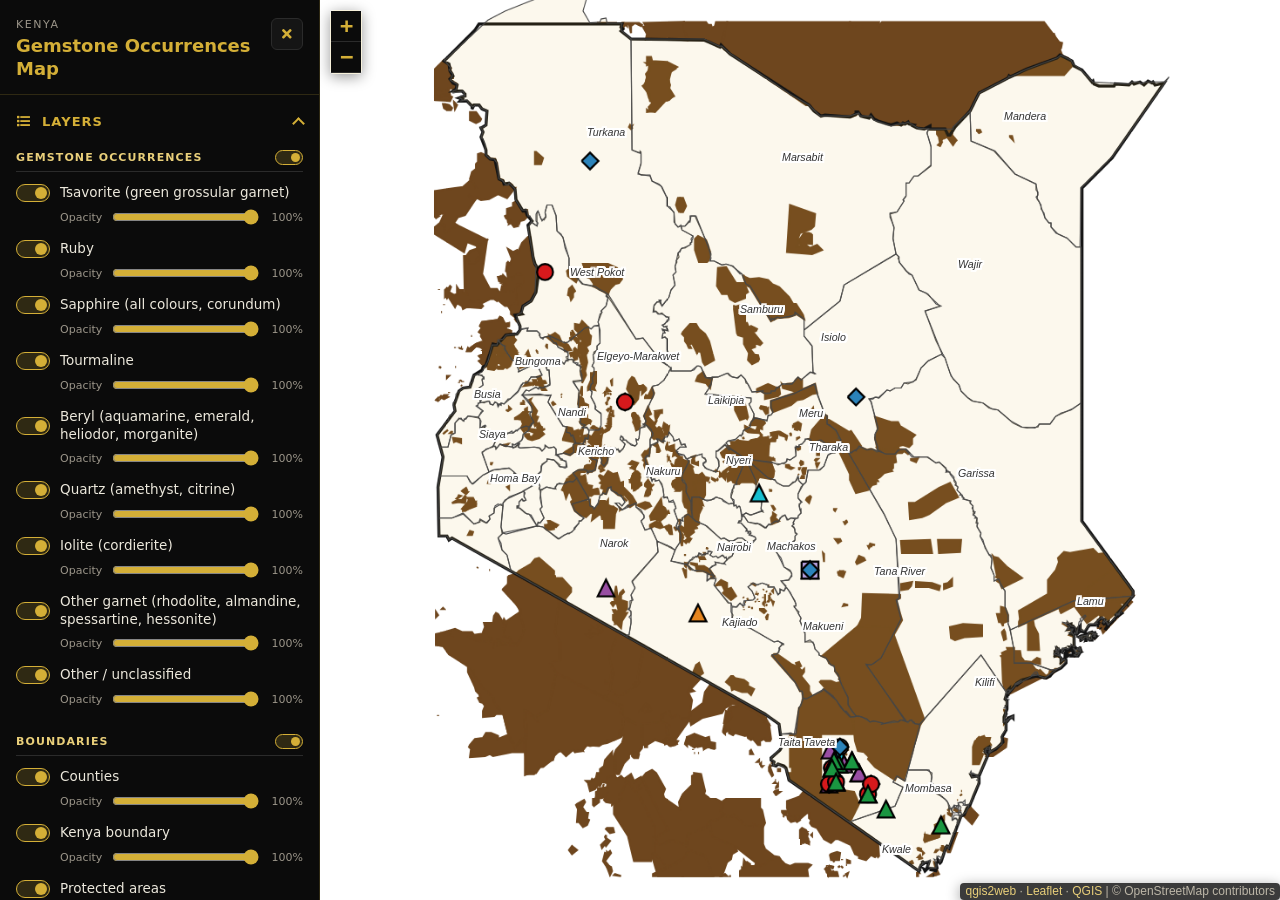
==== commit 16ccf3b1: "Search: show exact location for typed coordinates Typed coordinates (decimal, hemisphere letters, DM" ====
--- a/index.html
+++ b/index.html
@@ -204,6 +204,14 @@
         #map .leaflet-control-attribution a { color: var(--gold-soft) !important; }
         .sb-toggle-ctrl a { display: grid !important; place-items: center; font-size: 15px; cursor: pointer; }
         body:not(.sb-collapsed) .sb-toggle-ctrl { display: none; }
+        .coord-pop { display: flex; flex-direction: column; gap: 4px; min-width: 190px; }
+        .coord-pop .coord-dec { font-weight: 600; font-size: 14px; font-variant-numeric: tabular-nums; color: #111; }
+        .coord-pop .coord-dms { font-size: 12px; color: #555; }
+        .coord-pop .coord-copy {
+            margin-top: 6px; align-self: flex-start; padding: 6px 10px; border-radius: 6px; cursor: pointer;
+            border: 1px solid var(--gold); background: var(--panel); color: var(--gold); font: inherit; font-size: 12px; font-weight: 600;
+        }
+        .coord-pop .coord-copy:hover { background: var(--surface-2); }
         .measure-tip { background: var(--panel) !important; color: var(--gold) !important; border: 1px solid var(--gold) !important; border-radius: 4px; padding: 2px 6px; font-size: 12px; }
 
         /* ---------- Mobile: sidebar slides over the map ---------- */
@@ -290,6 +298,7 @@
         <script src="js/rbush.min.js"></script>
         <script src="js/labelgun.min.js"></script>
         <script src="js/labels.js"></script>
+        <script src="js/coords.js"></script>
         <script src="js/tailDT.js"></script>
 <script src="js/nouislider.min.js"></script>
 <script src="js/wNumb.js"></script>
@@ -1853,32 +1862,91 @@
                 return {text: s.text, kind: s.kind, go: function () { goToFeature(s); }};
             }), 'No matches on the map layers. Try OpenStreetMap.');
         }
-        searchInput.addEventListener('input', localSearch);
-        document.getElementById('search-form').addEventListener('submit', function (e) {
-            e.preventDefault();
-            localSearch();
-            var first = searchResults.querySelector('button');
-            if (first) first.click();
-        });
-        document.getElementById('search-osm').addEventListener('click', function () {
-            var q = searchInput.value.trim();
-            if (!q) { searchInput.focus(); return; }
+        var SEARCH_HELP = 'Enter coordinates like -3.639636, 38.618564 or a place name';
+        function clearSearchMarker() {
+            if (searchMarker) { map.removeLayer(searchMarker); searchMarker = null; }
+        }
+        function copyText(text, btn) {
+            function done() { btn.textContent = 'Copied'; setTimeout(function () { btn.textContent = 'Copy coordinates'; }, 1500); }
+            function fallback() {
+                var ta = el('textarea');
+                ta.value = text;
+                document.body.appendChild(ta);
+                ta.select();
+                try { document.execCommand('copy'); done(); } catch (err) {}
+                document.body.removeChild(ta);
+            }
+            if (navigator.clipboard && navigator.clipboard.writeText) navigator.clipboard.writeText(text).then(done, fallback);
+            else fallback();
+        }
+        // Exact point for typed coordinates: no place-name lookup
+        function showCoordinates(lat, lon) {
+            clearSearchMarker();
+            var dec = lat.toFixed(6) + ', ' + lon.toFixed(6);
+            var btn = el('button', {type: 'button', class: 'coord-copy', text: 'Copy coordinates'});
+            btn.addEventListener('click', function () { copyText(dec, btn); });
+            var box = el('div', {class: 'coord-pop'}, [
+                el('div', {class: 'coord-dec', text: dec}),
+                el('div', {class: 'coord-dms', text: formatDMS(lat, lon)}),
+                btn
+            ]);
+            var ll = L.latLng(lat, lon);
+            searchMarker = L.marker(ll).bindPopup(box).addTo(map);
+            map.setView(ll, 16);
+            searchMarker.openPopup();
+            showResults([], '');
+            closeSidebarOnMobile();
+        }
+        // Returns true when the text was coordinates (valid or not) and has been handled
+        function handleCoordinates(q) {
+            var c = parseCoordinates(q);
+            if (!c) return false;
+            if (c.ok) showCoordinates(c.lat, c.lon);
+            else showResults([], SEARCH_HELP);
+            return true;
+        }
+        function placeSearch(q, goToFirst) {
             searchHint.textContent = 'Searching OpenStreetMap…';
             fetch('https://nominatim.openstreetmap.org/search?format=geojson&countrycodes=ke&limit=8&q=' + encodeURIComponent(q))
                 .then(function (res) { return res.json(); })
                 .then(function (data) {
-                    showResults((data.features || []).map(function (f) {
+                    var list = (data.features || []).map(function (f) {
                         var name = f.properties.display_name;
                         return {text: name, kind: 'OSM place', go: function () {
                             var ll = L.latLng(f.geometry.coordinates[1], f.geometry.coordinates[0]);
-                            if (searchMarker) map.removeLayer(searchMarker);
+                            clearSearchMarker();
                             searchMarker = L.marker(ll).bindPopup(name).addTo(map);
                             map.setView(ll, 15);
                             searchMarker.openPopup();
                         }};
-                    }), 'No places found.');
+                    });
+                    showResults(list, goToFirst ? SEARCH_HELP : 'No places found.');
+                    if (goToFirst && list.length) list[0].go();
                 })
                 .catch(function () { searchHint.textContent = 'Could not reach OpenStreetMap. Check your connection.'; });
+        }
+        searchInput.addEventListener('input', function () {
+            var c = parseCoordinates(searchInput.value);
+            if (c) showResults([], c.ok ? 'Press Go to drop a pin at these coordinates.' : SEARCH_HELP);
+            else localSearch();
+        });
+        document.getElementById('search-form').addEventListener('submit', function (e) {
+            e.preventDefault();
+            var q = searchInput.value.trim();
+            clearSearchMarker();
+            if (!q) { showResults([], SEARCH_HELP); return; }
+            if (handleCoordinates(q)) return;
+            localSearch();
+            var first = searchResults.querySelector('button');
+            if (first) first.click();
+            else placeSearch(q, true);
+        });
+        document.getElementById('search-osm').addEventListener('click', function () {
+            var q = searchInput.value.trim();
+            if (!q) { searchInput.focus(); return; }
+            clearSearchMarker();
+            if (handleCoordinates(q)) return;
+            placeSearch(q, false);
         });
 
         // ---- Measure distance ----
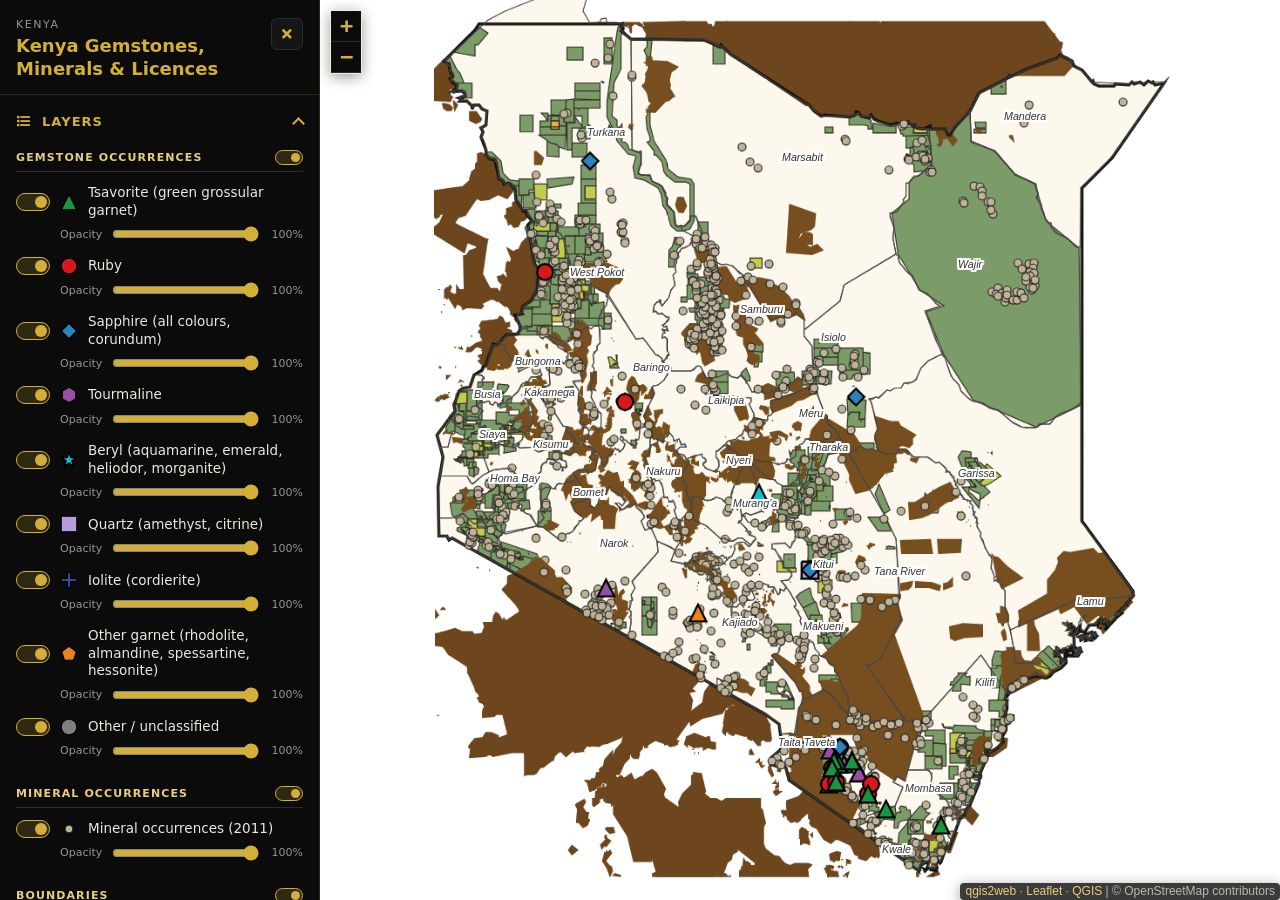
==== commit cf3e45ee: "Put everything on the main page: add 2026-11-08 20:10 export layers - Add mineral occurrences (2011)" ====
--- a/index.html
+++ b/index.html
@@ -90,6 +90,8 @@
         .lyr { padding: 8px 0 6px; }
         .lyr-row { display: flex; align-items: center; gap: 10px; cursor: pointer; font-size: 13.5px; line-height: 1.3; }
         .lyr-name { flex: 1; }
+        .lyr-icon { display: inline-flex; width: 18px; justify-content: center; }
+        .lyr-icon img { max-width: 18px; max-height: 18px; }
         .lyr-opacity { display: flex; align-items: center; gap: 8px; margin: 6px 0 0 44px; font-size: 11px; color: var(--muted); }
         .lyr-opacity input { flex: 1; }
         .lyr-opacity output { width: 34px; text-align: right; font-variant-numeric: tabular-nums; }
@@ -224,7 +226,7 @@
             body.sb-collapsed #sidebar { transform: translateX(-105%); }
         }
         </style>
-        <title>Kenya Gemstone Map</title>
+        <title>Kenya Gemstones, Minerals &amp; Licences</title>
     </head>
     <body>
         <div id="app">
@@ -232,7 +234,7 @@
             <header class="sb-head">
                 <div>
                     <div class="sb-kicker">Kenya</div>
-                    <h1>Gemstone Occurrences Map</h1>
+                    <h1>Kenya Gemstones, Minerals &amp; Licences</h1>
                 </div>
                 <button class="icon-btn" id="sb-close" type="button" title="Hide toolbox" aria-label="Hide toolbox"><i class="fas fa-times"></i></button>
             </header>
@@ -256,7 +258,7 @@
                     <summary><i class="fas fa-search"></i>Search</summary>
                     <div class="sb-content">
                         <form class="field-row" id="search-form" autocomplete="off">
-                            <input class="sb-input" id="search-input" type="search" placeholder="Gem site, county, park…" aria-label="Search map features">
+                            <input class="sb-input" id="search-input" type="search" placeholder="Gem, mineral, licence code, holder, county…" aria-label="Search map features">
                             <button class="sb-btn solid" type="submit">Go</button>
                         </form>
                         <ul class="results" id="search-results"></ul>
@@ -278,7 +280,7 @@
                         <p class="hint">Click points on the map to draw a line. Double-click or press Finish to stop.</p>
                     </div>
                 </details>
-                <details class="sb-section">
+                <details class="sb-section" open>
                     <summary><i class="fas fa-map"></i>Legend</summary>
                     <div class="sb-content" id="legend"></div>
                 </details>
@@ -315,6 +317,15 @@
         <script src="data/Sapphireallcoloursunspecifiedcorundum8_14.js"></script>
         <script src="data/Ruby7_15.js"></script>
         <script src="data/Tsavoritegreengrossulargarnet8_16.js"></script>
+        <script src="data/querywhere13D1outFieldsoutSR4326fgeojson_0.js"></script>
+        <script src="data/MineraloccurrenceKenya2011_1_1.js"></script>
+        <script src="data/001_New_Law_Licences_Artisanal_Quarry_2.js"></script>
+        <script src="data/002_New_Law_Licences_Exploration_3.js"></script>
+        <script src="data/003_New_Law_Licences_Mining_4.js"></script>
+        <script src="data/004_New_Law_Licences_Dealers_5.js"></script>
+        <script src="data/007_Old_Law_Licences_Exploration_6.js"></script>
+        <script src="data/008_Old_Law_Licences_Mining_7.js"></script>
+        <script src="data/009_Applications_8.js"></script>
         <script>
         var map = L.map('map', {
             zoomControl:false, maxZoom:28, minZoom:1
@@ -1598,6 +1609,1408 @@
         });
         bounds_group.addLayer(layer_Tsavoritegreengrossulargarnet8_16);
         map.addLayer(layer_Tsavoritegreengrossulargarnet8_16);
+        // ---- Layers from the 2026-11-08 export: mineral occurrences, hydrogeology, licences ----
+        function pop_querywhere13D1outFieldsoutSR4326fgeojson_0(feature, layer) {
+            var popupContent = '<table>\
+                    <tr>\
+                        <td colspan="2">' + (feature.properties['OBJECTID'] !== null ? autolinker.link(String(feature.properties['OBJECTID']).replace(/'/g, '\'').toLocaleString()) : '') + '</td>\
+                    </tr>\
+                    <tr>\
+                        <td colspan="2">' + (feature.properties['KenGLG'] !== null ? autolinker.link(String(feature.properties['KenGLG']).replace(/'/g, '\'').toLocaleString()) : '') + '</td>\
+                    </tr>\
+                    <tr>\
+                        <td colspan="2">' + (feature.properties['KenHGComb'] !== null ? autolinker.link(String(feature.properties['KenHGComb']).replace(/'/g, '\'').toLocaleString()) : '') + '</td>\
+                    </tr>\
+                    <tr>\
+                        <td colspan="2">' + (feature.properties['Shape__Area'] !== null ? autolinker.link(String(feature.properties['Shape__Area']).replace(/'/g, '\'').toLocaleString()) : '') + '</td>\
+                    </tr>\
+                    <tr>\
+                        <td colspan="2">' + (feature.properties['Shape__Length'] !== null ? autolinker.link(String(feature.properties['Shape__Length']).replace(/'/g, '\'').toLocaleString()) : '') + '</td>\
+                    </tr>\
+                </table>';
+            var content = removeEmptyRowsFromPopupContent(popupContent, feature);
+			layer.on('popupopen', function(e) {
+				addClassToPopupIfMedia(content, e.popup);
+			});
+			layer.bindPopup(content, { maxHeight: 400 });
+        }
+
+        function style_querywhere13D1outFieldsoutSR4326fgeojson_0_0(feature) {
+            switch(String(feature.properties['KenHGComb'])) {
+                case 'B-L/M':
+                    return {
+                pane: 'pane_querywhere13D1outFieldsoutSR4326fgeojson_0',
+                opacity: 1,
+                color: 'rgba(35,35,35,1.0)',
+                dashArray: '',
+                lineCap: 'butt',
+                lineJoin: 'miter',
+                weight: 1.0, 
+                fill: true,
+                fillOpacity: 1,
+                fillColor: 'rgba(240,118,146,1.0)',
+                interactive: true,
+            }
+                    break;
+                case 'CSIF-M':
+                    return {
+                pane: 'pane_querywhere13D1outFieldsoutSR4326fgeojson_0',
+                opacity: 1,
+                color: 'rgba(35,35,35,1.0)',
+                dashArray: '',
+                lineCap: 'butt',
+                lineJoin: 'miter',
+                weight: 1.0, 
+                fill: true,
+                fillOpacity: 1,
+                fillColor: 'rgba(98,128,234,1.0)',
+                interactive: true,
+            }
+                    break;
+                case 'I-M':
+                    return {
+                pane: 'pane_querywhere13D1outFieldsoutSR4326fgeojson_0',
+                opacity: 1,
+                color: 'rgba(35,35,35,1.0)',
+                dashArray: '',
+                lineCap: 'butt',
+                lineJoin: 'miter',
+                weight: 1.0, 
+                fill: true,
+                fillOpacity: 1,
+                fillColor: 'rgba(191,74,223,1.0)',
+                interactive: true,
+            }
+                    break;
+                case 'n/a':
+                    return {
+                pane: 'pane_querywhere13D1outFieldsoutSR4326fgeojson_0',
+                opacity: 1,
+                color: 'rgba(35,35,35,1.0)',
+                dashArray: '',
+                lineCap: 'butt',
+                lineJoin: 'miter',
+                weight: 1.0, 
+                fill: true,
+                fillOpacity: 1,
+                fillColor: 'rgba(102,208,69,1.0)',
+                interactive: true,
+            }
+                    break;
+                case 'U/CSI-M/H':
+                    return {
+                pane: 'pane_querywhere13D1outFieldsoutSR4326fgeojson_0',
+                opacity: 1,
+                color: 'rgba(35,35,35,1.0)',
+                dashArray: '',
+                lineCap: 'butt',
+                lineJoin: 'miter',
+                weight: 1.0, 
+                fill: true,
+                fillOpacity: 1,
+                fillColor: 'rgba(226,198,107,1.0)',
+                interactive: true,
+            }
+                    break;
+                default:
+                    return {
+                pane: 'pane_querywhere13D1outFieldsoutSR4326fgeojson_0',
+                opacity: 1,
+                color: 'rgba(35,35,35,1.0)',
+                dashArray: '',
+                lineCap: 'butt',
+                lineJoin: 'miter',
+                weight: 1.0, 
+                fill: true,
+                fillOpacity: 1,
+                fillColor: 'rgba(93,207,180,1.0)',
+                interactive: true,
+            }
+                    break;
+            }
+        }
+        map.createPane('pane_querywhere13D1outFieldsoutSR4326fgeojson_0');
+        map.getPane('pane_querywhere13D1outFieldsoutSR4326fgeojson_0').style.zIndex = 400;
+        map.getPane('pane_querywhere13D1outFieldsoutSR4326fgeojson_0').style['mix-blend-mode'] = 'normal';
+        var layer_querywhere13D1outFieldsoutSR4326fgeojson_0 = new L.geoJson(json_querywhere13D1outFieldsoutSR4326fgeojson_0, {
+            attribution: '',
+            interactive: true,
+            dataVar: 'json_querywhere13D1outFieldsoutSR4326fgeojson_0',
+            layerName: 'layer_querywhere13D1outFieldsoutSR4326fgeojson_0',
+            pane: 'pane_querywhere13D1outFieldsoutSR4326fgeojson_0',
+            onEachFeature: pop_querywhere13D1outFieldsoutSR4326fgeojson_0,
+            style: style_querywhere13D1outFieldsoutSR4326fgeojson_0_0,
+        });
+        bounds_group.addLayer(layer_querywhere13D1outFieldsoutSR4326fgeojson_0);
+        map.addLayer(layer_querywhere13D1outFieldsoutSR4326fgeojson_0);
+        function pop_MineraloccurrenceKenya2011_1_1(feature, layer) {
+            var popupContent = '<table>\
+                    <tr>\
+                        <td colspan="2">' + (feature.properties['ID'] !== null ? autolinker.link(String(feature.properties['ID']).replace(/'/g, '\'').toLocaleString()) : '') + '</td>\
+                    </tr>\
+                    <tr>\
+                        <td colspan="2">' + (feature.properties['MIN_SYM'] !== null ? autolinker.link(String(feature.properties['MIN_SYM']).replace(/'/g, '\'').toLocaleString()) : '') + '</td>\
+                    </tr>\
+                    <tr>\
+                        <td colspan="2">' + (feature.properties['POINT_X'] !== null ? autolinker.link(String(feature.properties['POINT_X']).replace(/'/g, '\'').toLocaleString()) : '') + '</td>\
+                    </tr>\
+                    <tr>\
+                        <td colspan="2">' + (feature.properties['POINT_Y'] !== null ? autolinker.link(String(feature.properties['POINT_Y']).replace(/'/g, '\'').toLocaleString()) : '') + '</td>\
+                    </tr>\
+                    <tr>\
+                        <td colspan="2">' + (feature.properties['MINERAL'] !== null ? autolinker.link(String(feature.properties['MINERAL']).replace(/'/g, '\'').toLocaleString()) : '') + '</td>\
+                    </tr>\
+                    <tr>\
+                        <td colspan="2">' + (feature.properties['PRIMARY_DI'] !== null ? autolinker.link(String(feature.properties['PRIMARY_DI']).replace(/'/g, '\'').toLocaleString()) : '') + '</td>\
+                    </tr>\
+                    <tr>\
+                        <td colspan="2">' + (feature.properties['NEW_ABBREV'] !== null ? autolinker.link(String(feature.properties['NEW_ABBREV']).replace(/'/g, '\'').toLocaleString()) : '') + '</td>\
+                    </tr>\
+                    <tr>\
+                        <td colspan="2">' + (feature.properties['LABEL_1_SP'] !== null ? autolinker.link(String(feature.properties['LABEL_1_SP']).replace(/'/g, '\'').toLocaleString()) : '') + '</td>\
+                    </tr>\
+                    <tr>\
+                        <td colspan="2">' + (feature.properties['LABEL_2_VA'] !== null ? autolinker.link(String(feature.properties['LABEL_2_VA']).replace(/'/g, '\'').toLocaleString()) : '') + '</td>\
+                    </tr>\
+                    <tr>\
+                        <td colspan="2">' + (feature.properties['REMARKS'] !== null ? autolinker.link(String(feature.properties['REMARKS']).replace(/'/g, '\'').toLocaleString()) : '') + '</td>\
+                    </tr>\
+                </table>';
+            var content = removeEmptyRowsFromPopupContent(popupContent, feature);
+			layer.on('popupopen', function(e) {
+				addClassToPopupIfMedia(content, e.popup);
+			});
+			layer.bindPopup(content, { maxHeight: 400 });
+        }
+
+        function style_MineraloccurrenceKenya2011_1_1_0() {
+            return {
+                pane: 'pane_MineraloccurrenceKenya2011_1_1',
+                radius: 4.0,
+                opacity: 1,
+                color: 'rgba(35,35,35,1.0)',
+                dashArray: '',
+                lineCap: 'butt',
+                lineJoin: 'miter',
+                weight: 1,
+                fill: true,
+                fillOpacity: 1,
+                fillColor: 'rgba(190,178,151,1.0)',
+                interactive: true,
+            }
+        }
+        map.createPane('pane_MineraloccurrenceKenya2011_1_1');
+        map.getPane('pane_MineraloccurrenceKenya2011_1_1').style.zIndex = 401;
+        map.getPane('pane_MineraloccurrenceKenya2011_1_1').style['mix-blend-mode'] = 'normal';
+        var layer_MineraloccurrenceKenya2011_1_1 = new L.geoJson(json_MineraloccurrenceKenya2011_1_1, {
+            attribution: '',
+            interactive: true,
+            dataVar: 'json_MineraloccurrenceKenya2011_1_1',
+            layerName: 'layer_MineraloccurrenceKenya2011_1_1',
+            pane: 'pane_MineraloccurrenceKenya2011_1_1',
+            onEachFeature: pop_MineraloccurrenceKenya2011_1_1,
+            pointToLayer: function (feature, latlng) {
+                var context = {
+                    feature: feature,
+                    variables: {}
+                };
+                return L.circleMarker(latlng, style_MineraloccurrenceKenya2011_1_1_0(feature));
+            },
+        });
+        bounds_group.addLayer(layer_MineraloccurrenceKenya2011_1_1);
+        map.addLayer(layer_MineraloccurrenceKenya2011_1_1);
+        function pop_001_New_Law_Licences_Artisanal_Quarry_2(feature, layer) {
+            var popupContent = '<table>\
+                    <tr>\
+                        <td colspan="2">' + (feature.properties['guidLicense'] !== null ? autolinker.link(String(feature.properties['guidLicense']).replace(/'/g, '\'').toLocaleString()) : '') + '</td>\
+                    </tr>\
+                    <tr>\
+                        <td colspan="2">' + (feature.properties['guidLicenseType'] !== null ? autolinker.link(String(feature.properties['guidLicenseType']).replace(/'/g, '\'').toLocaleString()) : '') + '</td>\
+                    </tr>\
+                    <tr>\
+                        <td colspan="2">' + (feature.properties['Code'] !== null ? autolinker.link(String(feature.properties['Code']).replace(/'/g, '\'').toLocaleString()) : '') + '</td>\
+                    </tr>\
+                    <tr>\
+                        <td colspan="2">' + (feature.properties['TypeGroup'] !== null ? autolinker.link(String(feature.properties['TypeGroup']).replace(/'/g, '\'').toLocaleString()) : '') + '</td>\
+                    </tr>\
+                    <tr>\
+                        <td colspan="2">' + (feature.properties['Type'] !== null ? autolinker.link(String(feature.properties['Type']).replace(/'/g, '\'').toLocaleString()) : '') + '</td>\
+                    </tr>\
+                    <tr>\
+                        <td colspan="2">' + (feature.properties['TypeCode'] !== null ? autolinker.link(String(feature.properties['TypeCode']).replace(/'/g, '\'').toLocaleString()) : '') + '</td>\
+                    </tr>\
+                    <tr>\
+                        <td colspan="2">' + (feature.properties['StatusGrp'] !== null ? autolinker.link(String(feature.properties['StatusGrp']).replace(/'/g, '\'').toLocaleString()) : '') + '</td>\
+                    </tr>\
+                    <tr>\
+                        <td colspan="2">' + (feature.properties['Status'] !== null ? autolinker.link(String(feature.properties['Status']).replace(/'/g, '\'').toLocaleString()) : '') + '</td>\
+                    </tr>\
+                    <tr>\
+                        <td colspan="2">' + (feature.properties['Jurisdic'] !== null ? autolinker.link(String(feature.properties['Jurisdic']).replace(/'/g, '\'').toLocaleString()) : '') + '</td>\
+                    </tr>\
+                    <tr>\
+                        <td colspan="2">' + (feature.properties['Region'] !== null ? autolinker.link(String(feature.properties['Region']).replace(/'/g, '\'').toLocaleString()) : '') + '</td>\
+                    </tr>\
+                    <tr>\
+                        <td colspan="2">' + (feature.properties['RespOffice'] !== null ? autolinker.link(String(feature.properties['RespOffice']).replace(/'/g, '\'').toLocaleString()) : '') + '</td>\
+                    </tr>\
+                    <tr>\
+                        <td colspan="2">' + (feature.properties['Parties'] !== null ? autolinker.link(String(feature.properties['Parties']).replace(/'/g, '\'').toLocaleString()) : '') + '</td>\
+                    </tr>\
+                    <tr>\
+                        <td colspan="2">' + (feature.properties['ApplNo'] !== null ? autolinker.link(String(feature.properties['ApplNo']).replace(/'/g, '\'').toLocaleString()) : '') + '</td>\
+                    </tr>\
+                    <tr>\
+                        <td colspan="2">' + (feature.properties['Interest'] !== null ? autolinker.link(String(feature.properties['Interest']).replace(/'/g, '\'').toLocaleString()) : '') + '</td>\
+                    </tr>\
+                    <tr>\
+                        <td colspan="2">' + (feature.properties['Renewal'] !== null ? autolinker.link(String(feature.properties['Renewal']).replace(/'/g, '\'').toLocaleString()) : '') + '</td>\
+                    </tr>\
+                    <tr>\
+                        <td colspan="2">' + (feature.properties['OldCode'] !== null ? autolinker.link(String(feature.properties['OldCode']).replace(/'/g, '\'').toLocaleString()) : '') + '</td>\
+                    </tr>\
+                    <tr>\
+                        <td colspan="2">' + (feature.properties['AccCode'] !== null ? autolinker.link(String(feature.properties['AccCode']).replace(/'/g, '\'').toLocaleString()) : '') + '</td>\
+                    </tr>\
+                    <tr>\
+                        <td colspan="2">' + (feature.properties['Group1'] !== null ? autolinker.link(String(feature.properties['Group1']).replace(/'/g, '\'').toLocaleString()) : '') + '</td>\
+                    </tr>\
+                    <tr>\
+                        <td colspan="2">' + (feature.properties['Group2'] !== null ? autolinker.link(String(feature.properties['Group2']).replace(/'/g, '\'').toLocaleString()) : '') + '</td>\
+                    </tr>\
+                    <tr>\
+                        <td colspan="2">' + (feature.properties['Group3'] !== null ? autolinker.link(String(feature.properties['Group3']).replace(/'/g, '\'').toLocaleString()) : '') + '</td>\
+                    </tr>\
+                    <tr>\
+                        <td colspan="2">' + (feature.properties['Group4'] !== null ? autolinker.link(String(feature.properties['Group4']).replace(/'/g, '\'').toLocaleString()) : '') + '</td>\
+                    </tr>\
+                    <tr>\
+                        <td colspan="2">' + (feature.properties['Group5'] !== null ? autolinker.link(String(feature.properties['Group5']).replace(/'/g, '\'').toLocaleString()) : '') + '</td>\
+                    </tr>\
+                    <tr>\
+                        <td colspan="2">' + (feature.properties['Comments'] !== null ? autolinker.link(String(feature.properties['Comments']).replace(/'/g, '\'').toLocaleString()) : '') + '</td>\
+                    </tr>\
+                    <tr>\
+                        <td colspan="2">' + (feature.properties['Archived'] !== null ? autolinker.link(String(feature.properties['Archived']).replace(/'/g, '\'').toLocaleString()) : '') + '</td>\
+                    </tr>\
+                    <tr>\
+                        <td colspan="2">' + (feature.properties['DteApplied'] !== null ? autolinker.link(String(feature.properties['DteApplied']).replace(/'/g, '\'').toLocaleString()) : '') + '</td>\
+                    </tr>\
+                    <tr>\
+                        <td colspan="2">' + (feature.properties['DtePegged'] !== null ? autolinker.link(String(feature.properties['DtePegged']).replace(/'/g, '\'').toLocaleString()) : '') + '</td>\
+                    </tr>\
+                    <tr>\
+                        <td colspan="2">' + (feature.properties['DteExpires'] !== null ? autolinker.link(String(feature.properties['DteExpires']).replace(/'/g, '\'').toLocaleString()) : '') + '</td>\
+                    </tr>\
+                    <tr>\
+                        <td colspan="2">' + (feature.properties['DteGranted'] !== null ? autolinker.link(String(feature.properties['DteGranted']).replace(/'/g, '\'').toLocaleString()) : '') + '</td>\
+                    </tr>\
+                    <tr>\
+                        <td colspan="2">' + (feature.properties['DteRenewal'] !== null ? autolinker.link(String(feature.properties['DteRenewal']).replace(/'/g, '\'').toLocaleString()) : '') + '</td>\
+                    </tr>\
+                    <tr>\
+                        <td colspan="2">' + (feature.properties['Name'] !== null ? autolinker.link(String(feature.properties['Name']).replace(/'/g, '\'').toLocaleString()) : '') + '</td>\
+                    </tr>\
+                    <tr>\
+                        <td colspan="2">' + (feature.properties['Identifier'] !== null ? autolinker.link(String(feature.properties['Identifier']).replace(/'/g, '\'').toLocaleString()) : '') + '</td>\
+                    </tr>\
+                    <tr>\
+                        <td colspan="2">' + (feature.properties['guidStatus'] !== null ? autolinker.link(String(feature.properties['guidStatus']).replace(/'/g, '\'').toLocaleString()) : '') + '</td>\
+                    </tr>\
+                    <tr>\
+                        <td colspan="2">' + (feature.properties['AreaValue'] !== null ? autolinker.link(String(feature.properties['AreaValue']).replace(/'/g, '\'').toLocaleString()) : '') + '</td>\
+                    </tr>\
+                    <tr>\
+                        <td colspan="2">' + (feature.properties['AreaUnit'] !== null ? autolinker.link(String(feature.properties['AreaUnit']).replace(/'/g, '\'').toLocaleString()) : '') + '</td>\
+                    </tr>\
+                    <tr>\
+                        <td colspan="2">' + (feature.properties['CalculatedAreaValue'] !== null ? autolinker.link(String(feature.properties['CalculatedAreaValue']).replace(/'/g, '\'').toLocaleString()) : '') + '</td>\
+                    </tr>\
+                    <tr>\
+                        <td colspan="2">' + (feature.properties['CalculatedAreaUnit'] !== null ? autolinker.link(String(feature.properties['CalculatedAreaUnit']).replace(/'/g, '\'').toLocaleString()) : '') + '</td>\
+                    </tr>\
+                    <tr>\
+                        <td colspan="2">' + (feature.properties['Commodities'] !== null ? autolinker.link(String(feature.properties['Commodities']).replace(/'/g, '\'').toLocaleString()) : '') + '</td>\
+                    </tr>\
+                    <tr>\
+                        <td colspan="2">' + (feature.properties['CommoditiesCd'] !== null ? autolinker.link(String(feature.properties['CommoditiesCd']).replace(/'/g, '\'').toLocaleString()) : '') + '</td>\
+                    </tr>\
+                    <tr>\
+                        <td colspan="2">' + (feature.properties['MapRef'] !== null ? autolinker.link(String(feature.properties['MapRef']).replace(/'/g, '\'').toLocaleString()) : '') + '</td>\
+                    </tr>\
+                    <tr>\
+                        <td colspan="2">' + (feature.properties['guidShape'] !== null ? autolinker.link(String(feature.properties['guidShape']).replace(/'/g, '\'').toLocaleString()) : '') + '</td>\
+                    </tr>\
+                    <tr>\
+                        <td colspan="2">' + (feature.properties['guidPart'] !== null ? autolinker.link(String(feature.properties['guidPart']).replace(/'/g, '\'').toLocaleString()) : '') + '</td>\
+                    </tr>\
+                    <tr>\
+                        <td colspan="2">' + (feature.properties['Part'] !== null ? autolinker.link(String(feature.properties['Part']).replace(/'/g, '\'').toLocaleString()) : '') + '</td>\
+                    </tr>\
+                    <tr>\
+                        <td colspan="2">' + (feature.properties['ExteriorShapePartCount'] !== null ? autolinker.link(String(feature.properties['ExteriorShapePartCount']).replace(/'/g, '\'').toLocaleString()) : '') + '</td>\
+                    </tr>\
+                    <tr>\
+                        <td colspan="2">' + (feature.properties['ESRI_OID'] !== null ? autolinker.link(String(feature.properties['ESRI_OID']).replace(/'/g, '\'').toLocaleString()) : '') + '</td>\
+                    </tr>\
+                </table>';
+            var content = removeEmptyRowsFromPopupContent(popupContent, feature);
+			layer.on('popupopen', function(e) {
+				addClassToPopupIfMedia(content, e.popup);
+			});
+			layer.bindPopup(content, { maxHeight: 400 });
+        }
+
+        function style_001_New_Law_Licences_Artisanal_Quarry_2_0() {
+            return {
+                pane: 'pane_001_New_Law_Licences_Artisanal_Quarry_2',
+                opacity: 1,
+                color: 'rgba(35,35,35,1.0)',
+                dashArray: '',
+                lineCap: 'butt',
+                lineJoin: 'miter',
+                weight: 1.0, 
+                fill: true,
+                fillOpacity: 1,
+                fillColor: 'rgba(231,113,72,1.0)',
+                interactive: true,
+            }
+        }
+        map.createPane('pane_001_New_Law_Licences_Artisanal_Quarry_2');
+        map.getPane('pane_001_New_Law_Licences_Artisanal_Quarry_2').style.zIndex = 402;
+        map.getPane('pane_001_New_Law_Licences_Artisanal_Quarry_2').style['mix-blend-mode'] = 'normal';
+        var layer_001_New_Law_Licences_Artisanal_Quarry_2 = new L.geoJson(json_001_New_Law_Licences_Artisanal_Quarry_2, {
+            attribution: '',
+            interactive: true,
+            dataVar: 'json_001_New_Law_Licences_Artisanal_Quarry_2',
+            layerName: 'layer_001_New_Law_Licences_Artisanal_Quarry_2',
+            pane: 'pane_001_New_Law_Licences_Artisanal_Quarry_2',
+            onEachFeature: pop_001_New_Law_Licences_Artisanal_Quarry_2,
+            style: style_001_New_Law_Licences_Artisanal_Quarry_2_0,
+        });
+        bounds_group.addLayer(layer_001_New_Law_Licences_Artisanal_Quarry_2);
+        map.addLayer(layer_001_New_Law_Licences_Artisanal_Quarry_2);
+        function pop_002_New_Law_Licences_Exploration_3(feature, layer) {
+            var popupContent = '<table>\
+                    <tr>\
+                        <td colspan="2">' + (feature.properties['guidLicense'] !== null ? autolinker.link(String(feature.properties['guidLicense']).replace(/'/g, '\'').toLocaleString()) : '') + '</td>\
+                    </tr>\
+                    <tr>\
+                        <td colspan="2">' + (feature.properties['guidLicenseType'] !== null ? autolinker.link(String(feature.properties['guidLicenseType']).replace(/'/g, '\'').toLocaleString()) : '') + '</td>\
+                    </tr>\
+                    <tr>\
+                        <td colspan="2">' + (feature.properties['Code'] !== null ? autolinker.link(String(feature.properties['Code']).replace(/'/g, '\'').toLocaleString()) : '') + '</td>\
+                    </tr>\
+                    <tr>\
+                        <td colspan="2">' + (feature.properties['TypeGroup'] !== null ? autolinker.link(String(feature.properties['TypeGroup']).replace(/'/g, '\'').toLocaleString()) : '') + '</td>\
+                    </tr>\
+                    <tr>\
+                        <td colspan="2">' + (feature.properties['Type'] !== null ? autolinker.link(String(feature.properties['Type']).replace(/'/g, '\'').toLocaleString()) : '') + '</td>\
+                    </tr>\
+                    <tr>\
+                        <td colspan="2">' + (feature.properties['TypeCode'] !== null ? autolinker.link(String(feature.properties['TypeCode']).replace(/'/g, '\'').toLocaleString()) : '') + '</td>\
+                    </tr>\
+                    <tr>\
+                        <td colspan="2">' + (feature.properties['StatusGrp'] !== null ? autolinker.link(String(feature.properties['StatusGrp']).replace(/'/g, '\'').toLocaleString()) : '') + '</td>\
+                    </tr>\
+                    <tr>\
+                        <td colspan="2">' + (feature.properties['Status'] !== null ? autolinker.link(String(feature.properties['Status']).replace(/'/g, '\'').toLocaleString()) : '') + '</td>\
+                    </tr>\
+                    <tr>\
+                        <td colspan="2">' + (feature.properties['Jurisdic'] !== null ? autolinker.link(String(feature.properties['Jurisdic']).replace(/'/g, '\'').toLocaleString()) : '') + '</td>\
+                    </tr>\
+                    <tr>\
+                        <td colspan="2">' + (feature.properties['Region'] !== null ? autolinker.link(String(feature.properties['Region']).replace(/'/g, '\'').toLocaleString()) : '') + '</td>\
+                    </tr>\
+                    <tr>\
+                        <td colspan="2">' + (feature.properties['RespOffice'] !== null ? autolinker.link(String(feature.properties['RespOffice']).replace(/'/g, '\'').toLocaleString()) : '') + '</td>\
+                    </tr>\
+                    <tr>\
+                        <td colspan="2">' + (feature.properties['Parties'] !== null ? autolinker.link(String(feature.properties['Parties']).replace(/'/g, '\'').toLocaleString()) : '') + '</td>\
+                    </tr>\
+                    <tr>\
+                        <td colspan="2">' + (feature.properties['ApplNo'] !== null ? autolinker.link(String(feature.properties['ApplNo']).replace(/'/g, '\'').toLocaleString()) : '') + '</td>\
+                    </tr>\
+                    <tr>\
+                        <td colspan="2">' + (feature.properties['Interest'] !== null ? autolinker.link(String(feature.properties['Interest']).replace(/'/g, '\'').toLocaleString()) : '') + '</td>\
+                    </tr>\
+                    <tr>\
+                        <td colspan="2">' + (feature.properties['Renewal'] !== null ? autolinker.link(String(feature.properties['Renewal']).replace(/'/g, '\'').toLocaleString()) : '') + '</td>\
+                    </tr>\
+                    <tr>\
+                        <td colspan="2">' + (feature.properties['OldCode'] !== null ? autolinker.link(String(feature.properties['OldCode']).replace(/'/g, '\'').toLocaleString()) : '') + '</td>\
+                    </tr>\
+                    <tr>\
+                        <td colspan="2">' + (feature.properties['AccCode'] !== null ? autolinker.link(String(feature.properties['AccCode']).replace(/'/g, '\'').toLocaleString()) : '') + '</td>\
+                    </tr>\
+                    <tr>\
+                        <td colspan="2">' + (feature.properties['Group1'] !== null ? autolinker.link(String(feature.properties['Group1']).replace(/'/g, '\'').toLocaleString()) : '') + '</td>\
+                    </tr>\
+                    <tr>\
+                        <td colspan="2">' + (feature.properties['Group2'] !== null ? autolinker.link(String(feature.properties['Group2']).replace(/'/g, '\'').toLocaleString()) : '') + '</td>\
+                    </tr>\
+                    <tr>\
+                        <td colspan="2">' + (feature.properties['Group3'] !== null ? autolinker.link(String(feature.properties['Group3']).replace(/'/g, '\'').toLocaleString()) : '') + '</td>\
+                    </tr>\
+                    <tr>\
+                        <td colspan="2">' + (feature.properties['Group4'] !== null ? autolinker.link(String(feature.properties['Group4']).replace(/'/g, '\'').toLocaleString()) : '') + '</td>\
+                    </tr>\
+                    <tr>\
+                        <td colspan="2">' + (feature.properties['Group5'] !== null ? autolinker.link(String(feature.properties['Group5']).replace(/'/g, '\'').toLocaleString()) : '') + '</td>\
+                    </tr>\
+                    <tr>\
+                        <td colspan="2">' + (feature.properties['Comments'] !== null ? autolinker.link(String(feature.properties['Comments']).replace(/'/g, '\'').toLocaleString()) : '') + '</td>\
+                    </tr>\
+                    <tr>\
+                        <td colspan="2">' + (feature.properties['Archived'] !== null ? autolinker.link(String(feature.properties['Archived']).replace(/'/g, '\'').toLocaleString()) : '') + '</td>\
+                    </tr>\
+                    <tr>\
+                        <td colspan="2">' + (feature.properties['DteApplied'] !== null ? autolinker.link(String(feature.properties['DteApplied']).replace(/'/g, '\'').toLocaleString()) : '') + '</td>\
+                    </tr>\
+                    <tr>\
+                        <td colspan="2">' + (feature.properties['DtePegged'] !== null ? autolinker.link(String(feature.properties['DtePegged']).replace(/'/g, '\'').toLocaleString()) : '') + '</td>\
+                    </tr>\
+                    <tr>\
+                        <td colspan="2">' + (feature.properties['DteExpires'] !== null ? autolinker.link(String(feature.properties['DteExpires']).replace(/'/g, '\'').toLocaleString()) : '') + '</td>\
+                    </tr>\
+                    <tr>\
+                        <td colspan="2">' + (feature.properties['DteGranted'] !== null ? autolinker.link(String(feature.properties['DteGranted']).replace(/'/g, '\'').toLocaleString()) : '') + '</td>\
+                    </tr>\
+                    <tr>\
+                        <td colspan="2">' + (feature.properties['DteRenewal'] !== null ? autolinker.link(String(feature.properties['DteRenewal']).replace(/'/g, '\'').toLocaleString()) : '') + '</td>\
+                    </tr>\
+                    <tr>\
+                        <td colspan="2">' + (feature.properties['Name'] !== null ? autolinker.link(String(feature.properties['Name']).replace(/'/g, '\'').toLocaleString()) : '') + '</td>\
+                    </tr>\
+                    <tr>\
+                        <td colspan="2">' + (feature.properties['Identifier'] !== null ? autolinker.link(String(feature.properties['Identifier']).replace(/'/g, '\'').toLocaleString()) : '') + '</td>\
+                    </tr>\
+                    <tr>\
+                        <td colspan="2">' + (feature.properties['guidStatus'] !== null ? autolinker.link(String(feature.properties['guidStatus']).replace(/'/g, '\'').toLocaleString()) : '') + '</td>\
+                    </tr>\
+                    <tr>\
+                        <td colspan="2">' + (feature.properties['AreaValue'] !== null ? autolinker.link(String(feature.properties['AreaValue']).replace(/'/g, '\'').toLocaleString()) : '') + '</td>\
+                    </tr>\
+                    <tr>\
+                        <td colspan="2">' + (feature.properties['AreaUnit'] !== null ? autolinker.link(String(feature.properties['AreaUnit']).replace(/'/g, '\'').toLocaleString()) : '') + '</td>\
+                    </tr>\
+                    <tr>\
+                        <td colspan="2">' + (feature.properties['CalculatedAreaValue'] !== null ? autolinker.link(String(feature.properties['CalculatedAreaValue']).replace(/'/g, '\'').toLocaleString()) : '') + '</td>\
+                    </tr>\
+                    <tr>\
+                        <td colspan="2">' + (feature.properties['CalculatedAreaUnit'] !== null ? autolinker.link(String(feature.properties['CalculatedAreaUnit']).replace(/'/g, '\'').toLocaleString()) : '') + '</td>\
+                    </tr>\
+                    <tr>\
+                        <td colspan="2">' + (feature.properties['Commodities'] !== null ? autolinker.link(String(feature.properties['Commodities']).replace(/'/g, '\'').toLocaleString()) : '') + '</td>\
+                    </tr>\
+                    <tr>\
+                        <td colspan="2">' + (feature.properties['CommoditiesCd'] !== null ? autolinker.link(String(feature.properties['CommoditiesCd']).replace(/'/g, '\'').toLocaleString()) : '') + '</td>\
+                    </tr>\
+                    <tr>\
+                        <td colspan="2">' + (feature.properties['MapRef'] !== null ? autolinker.link(String(feature.properties['MapRef']).replace(/'/g, '\'').toLocaleString()) : '') + '</td>\
+                    </tr>\
+                    <tr>\
+                        <td colspan="2">' + (feature.properties['guidShape'] !== null ? autolinker.link(String(feature.properties['guidShape']).replace(/'/g, '\'').toLocaleString()) : '') + '</td>\
+                    </tr>\
+                    <tr>\
+                        <td colspan="2">' + (feature.properties['guidPart'] !== null ? autolinker.link(String(feature.properties['guidPart']).replace(/'/g, '\'').toLocaleString()) : '') + '</td>\
+                    </tr>\
+                    <tr>\
+                        <td colspan="2">' + (feature.properties['Part'] !== null ? autolinker.link(String(feature.properties['Part']).replace(/'/g, '\'').toLocaleString()) : '') + '</td>\
+                    </tr>\
+                    <tr>\
+                        <td colspan="2">' + (feature.properties['ExteriorShapePartCount'] !== null ? autolinker.link(String(feature.properties['ExteriorShapePartCount']).replace(/'/g, '\'').toLocaleString()) : '') + '</td>\
+                    </tr>\
+                    <tr>\
+                        <td colspan="2">' + (feature.properties['ESRI_OID'] !== null ? autolinker.link(String(feature.properties['ESRI_OID']).replace(/'/g, '\'').toLocaleString()) : '') + '</td>\
+                    </tr>\
+                </table>';
+            var content = removeEmptyRowsFromPopupContent(popupContent, feature);
+			layer.on('popupopen', function(e) {
+				addClassToPopupIfMedia(content, e.popup);
+			});
+			layer.bindPopup(content, { maxHeight: 400 });
+        }
+
+        function style_002_New_Law_Licences_Exploration_3_0() {
+            return {
+                pane: 'pane_002_New_Law_Licences_Exploration_3',
+                opacity: 1,
+                color: 'rgba(35,35,35,1.0)',
+                dashArray: '',
+                lineCap: 'butt',
+                lineJoin: 'miter',
+                weight: 1.0, 
+                fill: true,
+                fillOpacity: 1,
+                fillColor: 'rgba(190,207,80,1.0)',
+                interactive: true,
+            }
+        }
+        map.createPane('pane_002_New_Law_Licences_Exploration_3');
+        map.getPane('pane_002_New_Law_Licences_Exploration_3').style.zIndex = 403;
+        map.getPane('pane_002_New_Law_Licences_Exploration_3').style['mix-blend-mode'] = 'normal';
+        var layer_002_New_Law_Licences_Exploration_3 = new L.geoJson(json_002_New_Law_Licences_Exploration_3, {
+            attribution: '',
+            interactive: true,
+            dataVar: 'json_002_New_Law_Licences_Exploration_3',
+            layerName: 'layer_002_New_Law_Licences_Exploration_3',
+            pane: 'pane_002_New_Law_Licences_Exploration_3',
+            onEachFeature: pop_002_New_Law_Licences_Exploration_3,
+            style: style_002_New_Law_Licences_Exploration_3_0,
+        });
+        bounds_group.addLayer(layer_002_New_Law_Licences_Exploration_3);
+        map.addLayer(layer_002_New_Law_Licences_Exploration_3);
+        function pop_003_New_Law_Licences_Mining_4(feature, layer) {
+            var popupContent = '<table>\
+                    <tr>\
+                        <td colspan="2">' + (feature.properties['guidLicense'] !== null ? autolinker.link(String(feature.properties['guidLicense']).replace(/'/g, '\'').toLocaleString()) : '') + '</td>\
+                    </tr>\
+                    <tr>\
+                        <td colspan="2">' + (feature.properties['guidLicenseType'] !== null ? autolinker.link(String(feature.properties['guidLicenseType']).replace(/'/g, '\'').toLocaleString()) : '') + '</td>\
+                    </tr>\
+                    <tr>\
+                        <td colspan="2">' + (feature.properties['Code'] !== null ? autolinker.link(String(feature.properties['Code']).replace(/'/g, '\'').toLocaleString()) : '') + '</td>\
+                    </tr>\
+                    <tr>\
+                        <td colspan="2">' + (feature.properties['TypeGroup'] !== null ? autolinker.link(String(feature.properties['TypeGroup']).replace(/'/g, '\'').toLocaleString()) : '') + '</td>\
+                    </tr>\
+                    <tr>\
+                        <td colspan="2">' + (feature.properties['Type'] !== null ? autolinker.link(String(feature.properties['Type']).replace(/'/g, '\'').toLocaleString()) : '') + '</td>\
+                    </tr>\
+                    <tr>\
+                        <td colspan="2">' + (feature.properties['TypeCode'] !== null ? autolinker.link(String(feature.properties['TypeCode']).replace(/'/g, '\'').toLocaleString()) : '') + '</td>\
+                    </tr>\
+                    <tr>\
+                        <td colspan="2">' + (feature.properties['StatusGrp'] !== null ? autolinker.link(String(feature.properties['StatusGrp']).replace(/'/g, '\'').toLocaleString()) : '') + '</td>\
+                    </tr>\
+                    <tr>\
+                        <td colspan="2">' + (feature.properties['Status'] !== null ? autolinker.link(String(feature.properties['Status']).replace(/'/g, '\'').toLocaleString()) : '') + '</td>\
+                    </tr>\
+                    <tr>\
+                        <td colspan="2">' + (feature.properties['Jurisdic'] !== null ? autolinker.link(String(feature.properties['Jurisdic']).replace(/'/g, '\'').toLocaleString()) : '') + '</td>\
+                    </tr>\
+                    <tr>\
+                        <td colspan="2">' + (feature.properties['Region'] !== null ? autolinker.link(String(feature.properties['Region']).replace(/'/g, '\'').toLocaleString()) : '') + '</td>\
+                    </tr>\
+                    <tr>\
+                        <td colspan="2">' + (feature.properties['RespOffice'] !== null ? autolinker.link(String(feature.properties['RespOffice']).replace(/'/g, '\'').toLocaleString()) : '') + '</td>\
+                    </tr>\
+                    <tr>\
+                        <td colspan="2">' + (feature.properties['Parties'] !== null ? autolinker.link(String(feature.properties['Parties']).replace(/'/g, '\'').toLocaleString()) : '') + '</td>\
+                    </tr>\
+                    <tr>\
+                        <td colspan="2">' + (feature.properties['ApplNo'] !== null ? autolinker.link(String(feature.properties['ApplNo']).replace(/'/g, '\'').toLocaleString()) : '') + '</td>\
+                    </tr>\
+                    <tr>\
+                        <td colspan="2">' + (feature.properties['Interest'] !== null ? autolinker.link(String(feature.properties['Interest']).replace(/'/g, '\'').toLocaleString()) : '') + '</td>\
+                    </tr>\
+                    <tr>\
+                        <td colspan="2">' + (feature.properties['Renewal'] !== null ? autolinker.link(String(feature.properties['Renewal']).replace(/'/g, '\'').toLocaleString()) : '') + '</td>\
+                    </tr>\
+                    <tr>\
+                        <td colspan="2">' + (feature.properties['OldCode'] !== null ? autolinker.link(String(feature.properties['OldCode']).replace(/'/g, '\'').toLocaleString()) : '') + '</td>\
+                    </tr>\
+                    <tr>\
+                        <td colspan="2">' + (feature.properties['AccCode'] !== null ? autolinker.link(String(feature.properties['AccCode']).replace(/'/g, '\'').toLocaleString()) : '') + '</td>\
+                    </tr>\
+                    <tr>\
+                        <td colspan="2">' + (feature.properties['Group1'] !== null ? autolinker.link(String(feature.properties['Group1']).replace(/'/g, '\'').toLocaleString()) : '') + '</td>\
+                    </tr>\
+                    <tr>\
+                        <td colspan="2">' + (feature.properties['Group2'] !== null ? autolinker.link(String(feature.properties['Group2']).replace(/'/g, '\'').toLocaleString()) : '') + '</td>\
+                    </tr>\
+                    <tr>\
+                        <td colspan="2">' + (feature.properties['Group3'] !== null ? autolinker.link(String(feature.properties['Group3']).replace(/'/g, '\'').toLocaleString()) : '') + '</td>\
+                    </tr>\
+                    <tr>\
+                        <td colspan="2">' + (feature.properties['Group4'] !== null ? autolinker.link(String(feature.properties['Group4']).replace(/'/g, '\'').toLocaleString()) : '') + '</td>\
+                    </tr>\
+                    <tr>\
+                        <td colspan="2">' + (feature.properties['Group5'] !== null ? autolinker.link(String(feature.properties['Group5']).replace(/'/g, '\'').toLocaleString()) : '') + '</td>\
+                    </tr>\
+                    <tr>\
+                        <td colspan="2">' + (feature.properties['Comments'] !== null ? autolinker.link(String(feature.properties['Comments']).replace(/'/g, '\'').toLocaleString()) : '') + '</td>\
+                    </tr>\
+                    <tr>\
+                        <td colspan="2">' + (feature.properties['Archived'] !== null ? autolinker.link(String(feature.properties['Archived']).replace(/'/g, '\'').toLocaleString()) : '') + '</td>\
+                    </tr>\
+                    <tr>\
+                        <td colspan="2">' + (feature.properties['DteApplied'] !== null ? autolinker.link(String(feature.properties['DteApplied']).replace(/'/g, '\'').toLocaleString()) : '') + '</td>\
+                    </tr>\
+                    <tr>\
+                        <td colspan="2">' + (feature.properties['DtePegged'] !== null ? autolinker.link(String(feature.properties['DtePegged']).replace(/'/g, '\'').toLocaleString()) : '') + '</td>\
+                    </tr>\
+                    <tr>\
+                        <td colspan="2">' + (feature.properties['DteExpires'] !== null ? autolinker.link(String(feature.properties['DteExpires']).replace(/'/g, '\'').toLocaleString()) : '') + '</td>\
+                    </tr>\
+                    <tr>\
+                        <td colspan="2">' + (feature.properties['DteGranted'] !== null ? autolinker.link(String(feature.properties['DteGranted']).replace(/'/g, '\'').toLocaleString()) : '') + '</td>\
+                    </tr>\
+                    <tr>\
+                        <td colspan="2">' + (feature.properties['DteRenewal'] !== null ? autolinker.link(String(feature.properties['DteRenewal']).replace(/'/g, '\'').toLocaleString()) : '') + '</td>\
+                    </tr>\
+                    <tr>\
+                        <td colspan="2">' + (feature.properties['Name'] !== null ? autolinker.link(String(feature.properties['Name']).replace(/'/g, '\'').toLocaleString()) : '') + '</td>\
+                    </tr>\
+                    <tr>\
+                        <td colspan="2">' + (feature.properties['Identifier'] !== null ? autolinker.link(String(feature.properties['Identifier']).replace(/'/g, '\'').toLocaleString()) : '') + '</td>\
+                    </tr>\
+                    <tr>\
+                        <td colspan="2">' + (feature.properties['guidStatus'] !== null ? autolinker.link(String(feature.properties['guidStatus']).replace(/'/g, '\'').toLocaleString()) : '') + '</td>\
+                    </tr>\
+                    <tr>\
+                        <td colspan="2">' + (feature.properties['AreaValue'] !== null ? autolinker.link(String(feature.properties['AreaValue']).replace(/'/g, '\'').toLocaleString()) : '') + '</td>\
+                    </tr>\
+                    <tr>\
+                        <td colspan="2">' + (feature.properties['AreaUnit'] !== null ? autolinker.link(String(feature.properties['AreaUnit']).replace(/'/g, '\'').toLocaleString()) : '') + '</td>\
+                    </tr>\
+                    <tr>\
+                        <td colspan="2">' + (feature.properties['CalculatedAreaValue'] !== null ? autolinker.link(String(feature.properties['CalculatedAreaValue']).replace(/'/g, '\'').toLocaleString()) : '') + '</td>\
+                    </tr>\
+                    <tr>\
+                        <td colspan="2">' + (feature.properties['CalculatedAreaUnit'] !== null ? autolinker.link(String(feature.properties['CalculatedAreaUnit']).replace(/'/g, '\'').toLocaleString()) : '') + '</td>\
+                    </tr>\
+                    <tr>\
+                        <td colspan="2">' + (feature.properties['Commodities'] !== null ? autolinker.link(String(feature.properties['Commodities']).replace(/'/g, '\'').toLocaleString()) : '') + '</td>\
+                    </tr>\
+                    <tr>\
+                        <td colspan="2">' + (feature.properties['CommoditiesCd'] !== null ? autolinker.link(String(feature.properties['CommoditiesCd']).replace(/'/g, '\'').toLocaleString()) : '') + '</td>\
+                    </tr>\
+                    <tr>\
+                        <td colspan="2">' + (feature.properties['MapRef'] !== null ? autolinker.link(String(feature.properties['MapRef']).replace(/'/g, '\'').toLocaleString()) : '') + '</td>\
+                    </tr>\
+                    <tr>\
+                        <td colspan="2">' + (feature.properties['guidShape'] !== null ? autolinker.link(String(feature.properties['guidShape']).replace(/'/g, '\'').toLocaleString()) : '') + '</td>\
+                    </tr>\
+                    <tr>\
+                        <td colspan="2">' + (feature.properties['guidPart'] !== null ? autolinker.link(String(feature.properties['guidPart']).replace(/'/g, '\'').toLocaleString()) : '') + '</td>\
+                    </tr>\
+                    <tr>\
+                        <td colspan="2">' + (feature.properties['Part'] !== null ? autolinker.link(String(feature.properties['Part']).replace(/'/g, '\'').toLocaleString()) : '') + '</td>\
+                    </tr>\
+                    <tr>\
+                        <td colspan="2">' + (feature.properties['ExteriorShapePartCount'] !== null ? autolinker.link(String(feature.properties['ExteriorShapePartCount']).replace(/'/g, '\'').toLocaleString()) : '') + '</td>\
+                    </tr>\
+                    <tr>\
+                        <td colspan="2">' + (feature.properties['ESRI_OID'] !== null ? autolinker.link(String(feature.properties['ESRI_OID']).replace(/'/g, '\'').toLocaleString()) : '') + '</td>\
+                    </tr>\
+                </table>';
+            var content = removeEmptyRowsFromPopupContent(popupContent, feature);
+			layer.on('popupopen', function(e) {
+				addClassToPopupIfMedia(content, e.popup);
+			});
+			layer.bindPopup(content, { maxHeight: 400 });
+        }
+
+        function style_003_New_Law_Licences_Mining_4_0() {
+            return {
+                pane: 'pane_003_New_Law_Licences_Mining_4',
+                opacity: 1,
+                color: 'rgba(35,35,35,1.0)',
+                dashArray: '',
+                lineCap: 'butt',
+                lineJoin: 'miter',
+                weight: 1.0, 
+                fill: true,
+                fillOpacity: 1,
+                fillColor: 'rgba(229,182,54,1.0)',
+                interactive: true,
+            }
+        }
+        map.createPane('pane_003_New_Law_Licences_Mining_4');
+        map.getPane('pane_003_New_Law_Licences_Mining_4').style.zIndex = 404;
+        map.getPane('pane_003_New_Law_Licences_Mining_4').style['mix-blend-mode'] = 'normal';
+        var layer_003_New_Law_Licences_Mining_4 = new L.geoJson(json_003_New_Law_Licences_Mining_4, {
+            attribution: '',
+            interactive: true,
+            dataVar: 'json_003_New_Law_Licences_Mining_4',
+            layerName: 'layer_003_New_Law_Licences_Mining_4',
+            pane: 'pane_003_New_Law_Licences_Mining_4',
+            onEachFeature: pop_003_New_Law_Licences_Mining_4,
+            style: style_003_New_Law_Licences_Mining_4_0,
+        });
+        bounds_group.addLayer(layer_003_New_Law_Licences_Mining_4);
+        map.addLayer(layer_003_New_Law_Licences_Mining_4);
+        function pop_004_New_Law_Licences_Dealers_5(feature, layer) {
+            var popupContent = '<table>\
+                    <tr>\
+                        <td colspan="2">' + (feature.properties['guidLicense'] !== null ? autolinker.link(String(feature.properties['guidLicense']).replace(/'/g, '\'').toLocaleString()) : '') + '</td>\
+                    </tr>\
+                    <tr>\
+                        <td colspan="2">' + (feature.properties['guidLicenseType'] !== null ? autolinker.link(String(feature.properties['guidLicenseType']).replace(/'/g, '\'').toLocaleString()) : '') + '</td>\
+                    </tr>\
+                    <tr>\
+                        <td colspan="2">' + (feature.properties['Code'] !== null ? autolinker.link(String(feature.properties['Code']).replace(/'/g, '\'').toLocaleString()) : '') + '</td>\
+                    </tr>\
+                    <tr>\
+                        <td colspan="2">' + (feature.properties['Name'] !== null ? autolinker.link(String(feature.properties['Name']).replace(/'/g, '\'').toLocaleString()) : '') + '</td>\
+                    </tr>\
+                    <tr>\
+                        <td colspan="2">' + (feature.properties['TypeGroup'] !== null ? autolinker.link(String(feature.properties['TypeGroup']).replace(/'/g, '\'').toLocaleString()) : '') + '</td>\
+                    </tr>\
+                    <tr>\
+                        <td colspan="2">' + (feature.properties['TypeCode'] !== null ? autolinker.link(String(feature.properties['TypeCode']).replace(/'/g, '\'').toLocaleString()) : '') + '</td>\
+                    </tr>\
+                    <tr>\
+                        <td colspan="2">' + (feature.properties['Type'] !== null ? autolinker.link(String(feature.properties['Type']).replace(/'/g, '\'').toLocaleString()) : '') + '</td>\
+                    </tr>\
+                    <tr>\
+                        <td colspan="2">' + (feature.properties['StatusGrp'] !== null ? autolinker.link(String(feature.properties['StatusGrp']).replace(/'/g, '\'').toLocaleString()) : '') + '</td>\
+                    </tr>\
+                    <tr>\
+                        <td colspan="2">' + (feature.properties['Status'] !== null ? autolinker.link(String(feature.properties['Status']).replace(/'/g, '\'').toLocaleString()) : '') + '</td>\
+                    </tr>\
+                    <tr>\
+                        <td colspan="2">' + (feature.properties['guidStatus'] !== null ? autolinker.link(String(feature.properties['guidStatus']).replace(/'/g, '\'').toLocaleString()) : '') + '</td>\
+                    </tr>\
+                    <tr>\
+                        <td colspan="2">' + (feature.properties['Jurisdic'] !== null ? autolinker.link(String(feature.properties['Jurisdic']).replace(/'/g, '\'').toLocaleString()) : '') + '</td>\
+                    </tr>\
+                    <tr>\
+                        <td colspan="2">' + (feature.properties['Region'] !== null ? autolinker.link(String(feature.properties['Region']).replace(/'/g, '\'').toLocaleString()) : '') + '</td>\
+                    </tr>\
+                    <tr>\
+                        <td colspan="2">' + (feature.properties['DteApplied'] !== null ? autolinker.link(String(feature.properties['DteApplied']).replace(/'/g, '\'').toLocaleString()) : '') + '</td>\
+                    </tr>\
+                    <tr>\
+                        <td colspan="2">' + (feature.properties['DtePegged'] !== null ? autolinker.link(String(feature.properties['DtePegged']).replace(/'/g, '\'').toLocaleString()) : '') + '</td>\
+                    </tr>\
+                    <tr>\
+                        <td colspan="2">' + (feature.properties['DteExpires'] !== null ? autolinker.link(String(feature.properties['DteExpires']).replace(/'/g, '\'').toLocaleString()) : '') + '</td>\
+                    </tr>\
+                    <tr>\
+                        <td colspan="2">' + (feature.properties['DteGranted'] !== null ? autolinker.link(String(feature.properties['DteGranted']).replace(/'/g, '\'').toLocaleString()) : '') + '</td>\
+                    </tr>\
+                    <tr>\
+                        <td colspan="2">' + (feature.properties['DteRenewal'] !== null ? autolinker.link(String(feature.properties['DteRenewal']).replace(/'/g, '\'').toLocaleString()) : '') + '</td>\
+                    </tr>\
+                    <tr>\
+                        <td colspan="2">' + (feature.properties['Parties'] !== null ? autolinker.link(String(feature.properties['Parties']).replace(/'/g, '\'').toLocaleString()) : '') + '</td>\
+                    </tr>\
+                    <tr>\
+                        <td colspan="2">' + (feature.properties['guidShape'] !== null ? autolinker.link(String(feature.properties['guidShape']).replace(/'/g, '\'').toLocaleString()) : '') + '</td>\
+                    </tr>\
+                    <tr>\
+                        <td colspan="2">' + (feature.properties['ApplNo'] !== null ? autolinker.link(String(feature.properties['ApplNo']).replace(/'/g, '\'').toLocaleString()) : '') + '</td>\
+                    </tr>\
+                    <tr>\
+                        <td colspan="2">' + (feature.properties['Interest'] !== null ? autolinker.link(String(feature.properties['Interest']).replace(/'/g, '\'').toLocaleString()) : '') + '</td>\
+                    </tr>\
+                    <tr>\
+                        <td colspan="2">' + (feature.properties['Renewal'] !== null ? autolinker.link(String(feature.properties['Renewal']).replace(/'/g, '\'').toLocaleString()) : '') + '</td>\
+                    </tr>\
+                    <tr>\
+                        <td colspan="2">' + (feature.properties['Group1'] !== null ? autolinker.link(String(feature.properties['Group1']).replace(/'/g, '\'').toLocaleString()) : '') + '</td>\
+                    </tr>\
+                    <tr>\
+                        <td colspan="2">' + (feature.properties['Group2'] !== null ? autolinker.link(String(feature.properties['Group2']).replace(/'/g, '\'').toLocaleString()) : '') + '</td>\
+                    </tr>\
+                    <tr>\
+                        <td colspan="2">' + (feature.properties['Group3'] !== null ? autolinker.link(String(feature.properties['Group3']).replace(/'/g, '\'').toLocaleString()) : '') + '</td>\
+                    </tr>\
+                    <tr>\
+                        <td colspan="2">' + (feature.properties['Group4'] !== null ? autolinker.link(String(feature.properties['Group4']).replace(/'/g, '\'').toLocaleString()) : '') + '</td>\
+                    </tr>\
+                    <tr>\
+                        <td colspan="2">' + (feature.properties['Group5'] !== null ? autolinker.link(String(feature.properties['Group5']).replace(/'/g, '\'').toLocaleString()) : '') + '</td>\
+                    </tr>\
+                    <tr>\
+                        <td colspan="2">' + (feature.properties['MapRef'] !== null ? autolinker.link(String(feature.properties['MapRef']).replace(/'/g, '\'').toLocaleString()) : '') + '</td>\
+                    </tr>\
+                    <tr>\
+                        <td colspan="2">' + (feature.properties['RespOffice'] !== null ? autolinker.link(String(feature.properties['RespOffice']).replace(/'/g, '\'').toLocaleString()) : '') + '</td>\
+                    </tr>\
+                    <tr>\
+                        <td colspan="2">' + (feature.properties['Commodities'] !== null ? autolinker.link(String(feature.properties['Commodities']).replace(/'/g, '\'').toLocaleString()) : '') + '</td>\
+                    </tr>\
+                    <tr>\
+                        <td colspan="2">' + (feature.properties['CommoditiesCd'] !== null ? autolinker.link(String(feature.properties['CommoditiesCd']).replace(/'/g, '\'').toLocaleString()) : '') + '</td>\
+                    </tr>\
+                    <tr>\
+                        <td colspan="2">' + (feature.properties['OldCode'] !== null ? autolinker.link(String(feature.properties['OldCode']).replace(/'/g, '\'').toLocaleString()) : '') + '</td>\
+                    </tr>\
+                    <tr>\
+                        <td colspan="2">' + (feature.properties['AccCode'] !== null ? autolinker.link(String(feature.properties['AccCode']).replace(/'/g, '\'').toLocaleString()) : '') + '</td>\
+                    </tr>\
+                    <tr>\
+                        <td colspan="2">' + (feature.properties['Comments'] !== null ? autolinker.link(String(feature.properties['Comments']).replace(/'/g, '\'').toLocaleString()) : '') + '</td>\
+                    </tr>\
+                    <tr>\
+                        <td colspan="2">' + (feature.properties['Archived'] !== null ? autolinker.link(String(feature.properties['Archived']).replace(/'/g, '\'').toLocaleString()) : '') + '</td>\
+                    </tr>\
+                    <tr>\
+                        <td colspan="2">' + (feature.properties['Part'] !== null ? autolinker.link(String(feature.properties['Part']).replace(/'/g, '\'').toLocaleString()) : '') + '</td>\
+                    </tr>\
+                    <tr>\
+                        <td colspan="2">' + (feature.properties['guidPart'] !== null ? autolinker.link(String(feature.properties['guidPart']).replace(/'/g, '\'').toLocaleString()) : '') + '</td>\
+                    </tr>\
+                    <tr>\
+                        <td colspan="2">' + (feature.properties['ExteriorShapePartCount'] !== null ? autolinker.link(String(feature.properties['ExteriorShapePartCount']).replace(/'/g, '\'').toLocaleString()) : '') + '</td>\
+                    </tr>\
+                    <tr>\
+                        <td colspan="2">' + (feature.properties['ESRI_OID'] !== null ? autolinker.link(String(feature.properties['ESRI_OID']).replace(/'/g, '\'').toLocaleString()) : '') + '</td>\
+                    </tr>\
+                </table>';
+            var content = removeEmptyRowsFromPopupContent(popupContent, feature);
+			layer.on('popupopen', function(e) {
+				addClassToPopupIfMedia(content, e.popup);
+			});
+			layer.bindPopup(content, { maxHeight: 400 });
+        }
+
+        function style_004_New_Law_Licences_Dealers_5_0() {
+            return {
+                pane: 'pane_004_New_Law_Licences_Dealers_5',
+                radius: 4.0,
+                opacity: 1,
+                color: 'rgba(35,35,35,1.0)',
+                dashArray: '',
+                lineCap: 'butt',
+                lineJoin: 'miter',
+                weight: 1,
+                fill: true,
+                fillOpacity: 1,
+                fillColor: 'rgba(190,178,151,1.0)',
+                interactive: true,
+            }
+        }
+        map.createPane('pane_004_New_Law_Licences_Dealers_5');
+        map.getPane('pane_004_New_Law_Licences_Dealers_5').style.zIndex = 405;
+        map.getPane('pane_004_New_Law_Licences_Dealers_5').style['mix-blend-mode'] = 'normal';
+        var layer_004_New_Law_Licences_Dealers_5 = new L.geoJson(json_004_New_Law_Licences_Dealers_5, {
+            attribution: '',
+            interactive: true,
+            dataVar: 'json_004_New_Law_Licences_Dealers_5',
+            layerName: 'layer_004_New_Law_Licences_Dealers_5',
+            pane: 'pane_004_New_Law_Licences_Dealers_5',
+            onEachFeature: pop_004_New_Law_Licences_Dealers_5,
+            pointToLayer: function (feature, latlng) {
+                var context = {
+                    feature: feature,
+                    variables: {}
+                };
+                return L.circleMarker(latlng, style_004_New_Law_Licences_Dealers_5_0(feature));
+            },
+        });
+        bounds_group.addLayer(layer_004_New_Law_Licences_Dealers_5);
+        map.addLayer(layer_004_New_Law_Licences_Dealers_5);
+        function pop_007_Old_Law_Licences_Exploration_6(feature, layer) {
+            var popupContent = '<table>\
+                    <tr>\
+                        <td colspan="2">' + (feature.properties['guidLicense'] !== null ? autolinker.link(String(feature.properties['guidLicense']).replace(/'/g, '\'').toLocaleString()) : '') + '</td>\
+                    </tr>\
+                    <tr>\
+                        <td colspan="2">' + (feature.properties['guidLicenseType'] !== null ? autolinker.link(String(feature.properties['guidLicenseType']).replace(/'/g, '\'').toLocaleString()) : '') + '</td>\
+                    </tr>\
+                    <tr>\
+                        <td colspan="2">' + (feature.properties['Code'] !== null ? autolinker.link(String(feature.properties['Code']).replace(/'/g, '\'').toLocaleString()) : '') + '</td>\
+                    </tr>\
+                    <tr>\
+                        <td colspan="2">' + (feature.properties['TypeGroup'] !== null ? autolinker.link(String(feature.properties['TypeGroup']).replace(/'/g, '\'').toLocaleString()) : '') + '</td>\
+                    </tr>\
+                    <tr>\
+                        <td colspan="2">' + (feature.properties['Type'] !== null ? autolinker.link(String(feature.properties['Type']).replace(/'/g, '\'').toLocaleString()) : '') + '</td>\
+                    </tr>\
+                    <tr>\
+                        <td colspan="2">' + (feature.properties['TypeCode'] !== null ? autolinker.link(String(feature.properties['TypeCode']).replace(/'/g, '\'').toLocaleString()) : '') + '</td>\
+                    </tr>\
+                    <tr>\
+                        <td colspan="2">' + (feature.properties['StatusGrp'] !== null ? autolinker.link(String(feature.properties['StatusGrp']).replace(/'/g, '\'').toLocaleString()) : '') + '</td>\
+                    </tr>\
+                    <tr>\
+                        <td colspan="2">' + (feature.properties['Status'] !== null ? autolinker.link(String(feature.properties['Status']).replace(/'/g, '\'').toLocaleString()) : '') + '</td>\
+                    </tr>\
+                    <tr>\
+                        <td colspan="2">' + (feature.properties['Jurisdic'] !== null ? autolinker.link(String(feature.properties['Jurisdic']).replace(/'/g, '\'').toLocaleString()) : '') + '</td>\
+                    </tr>\
+                    <tr>\
+                        <td colspan="2">' + (feature.properties['Region'] !== null ? autolinker.link(String(feature.properties['Region']).replace(/'/g, '\'').toLocaleString()) : '') + '</td>\
+                    </tr>\
+                    <tr>\
+                        <td colspan="2">' + (feature.properties['RespOffice'] !== null ? autolinker.link(String(feature.properties['RespOffice']).replace(/'/g, '\'').toLocaleString()) : '') + '</td>\
+                    </tr>\
+                    <tr>\
+                        <td colspan="2">' + (feature.properties['Parties'] !== null ? autolinker.link(String(feature.properties['Parties']).replace(/'/g, '\'').toLocaleString()) : '') + '</td>\
+                    </tr>\
+                    <tr>\
+                        <td colspan="2">' + (feature.properties['ApplNo'] !== null ? autolinker.link(String(feature.properties['ApplNo']).replace(/'/g, '\'').toLocaleString()) : '') + '</td>\
+                    </tr>\
+                    <tr>\
+                        <td colspan="2">' + (feature.properties['Interest'] !== null ? autolinker.link(String(feature.properties['Interest']).replace(/'/g, '\'').toLocaleString()) : '') + '</td>\
+                    </tr>\
+                    <tr>\
+                        <td colspan="2">' + (feature.properties['Renewal'] !== null ? autolinker.link(String(feature.properties['Renewal']).replace(/'/g, '\'').toLocaleString()) : '') + '</td>\
+                    </tr>\
+                    <tr>\
+                        <td colspan="2">' + (feature.properties['OldCode'] !== null ? autolinker.link(String(feature.properties['OldCode']).replace(/'/g, '\'').toLocaleString()) : '') + '</td>\
+                    </tr>\
+                    <tr>\
+                        <td colspan="2">' + (feature.properties['AccCode'] !== null ? autolinker.link(String(feature.properties['AccCode']).replace(/'/g, '\'').toLocaleString()) : '') + '</td>\
+                    </tr>\
+                    <tr>\
+                        <td colspan="2">' + (feature.properties['Group1'] !== null ? autolinker.link(String(feature.properties['Group1']).replace(/'/g, '\'').toLocaleString()) : '') + '</td>\
+                    </tr>\
+                    <tr>\
+                        <td colspan="2">' + (feature.properties['Group2'] !== null ? autolinker.link(String(feature.properties['Group2']).replace(/'/g, '\'').toLocaleString()) : '') + '</td>\
+                    </tr>\
+                    <tr>\
+                        <td colspan="2">' + (feature.properties['Group3'] !== null ? autolinker.link(String(feature.properties['Group3']).replace(/'/g, '\'').toLocaleString()) : '') + '</td>\
+                    </tr>\
+                    <tr>\
+                        <td colspan="2">' + (feature.properties['Group4'] !== null ? autolinker.link(String(feature.properties['Group4']).replace(/'/g, '\'').toLocaleString()) : '') + '</td>\
+                    </tr>\
+                    <tr>\
+                        <td colspan="2">' + (feature.properties['Group5'] !== null ? autolinker.link(String(feature.properties['Group5']).replace(/'/g, '\'').toLocaleString()) : '') + '</td>\
+                    </tr>\
+                    <tr>\
+                        <td colspan="2">' + (feature.properties['Comments'] !== null ? autolinker.link(String(feature.properties['Comments']).replace(/'/g, '\'').toLocaleString()) : '') + '</td>\
+                    </tr>\
+                    <tr>\
+                        <td colspan="2">' + (feature.properties['Archived'] !== null ? autolinker.link(String(feature.properties['Archived']).replace(/'/g, '\'').toLocaleString()) : '') + '</td>\
+                    </tr>\
+                    <tr>\
+                        <td colspan="2">' + (feature.properties['DteApplied'] !== null ? autolinker.link(String(feature.properties['DteApplied']).replace(/'/g, '\'').toLocaleString()) : '') + '</td>\
+                    </tr>\
+                    <tr>\
+                        <td colspan="2">' + (feature.properties['DtePegged'] !== null ? autolinker.link(String(feature.properties['DtePegged']).replace(/'/g, '\'').toLocaleString()) : '') + '</td>\
+                    </tr>\
+                    <tr>\
+                        <td colspan="2">' + (feature.properties['DteExpires'] !== null ? autolinker.link(String(feature.properties['DteExpires']).replace(/'/g, '\'').toLocaleString()) : '') + '</td>\
+                    </tr>\
+                    <tr>\
+                        <td colspan="2">' + (feature.properties['DteGranted'] !== null ? autolinker.link(String(feature.properties['DteGranted']).replace(/'/g, '\'').toLocaleString()) : '') + '</td>\
+                    </tr>\
+                    <tr>\
+                        <td colspan="2">' + (feature.properties['DteRenewal'] !== null ? autolinker.link(String(feature.properties['DteRenewal']).replace(/'/g, '\'').toLocaleString()) : '') + '</td>\
+                    </tr>\
+                    <tr>\
+                        <td colspan="2">' + (feature.properties['Name'] !== null ? autolinker.link(String(feature.properties['Name']).replace(/'/g, '\'').toLocaleString()) : '') + '</td>\
+                    </tr>\
+                    <tr>\
+                        <td colspan="2">' + (feature.properties['Identifier'] !== null ? autolinker.link(String(feature.properties['Identifier']).replace(/'/g, '\'').toLocaleString()) : '') + '</td>\
+                    </tr>\
+                    <tr>\
+                        <td colspan="2">' + (feature.properties['guidStatus'] !== null ? autolinker.link(String(feature.properties['guidStatus']).replace(/'/g, '\'').toLocaleString()) : '') + '</td>\
+                    </tr>\
+                    <tr>\
+                        <td colspan="2">' + (feature.properties['AreaValue'] !== null ? autolinker.link(String(feature.properties['AreaValue']).replace(/'/g, '\'').toLocaleString()) : '') + '</td>\
+                    </tr>\
+                    <tr>\
+                        <td colspan="2">' + (feature.properties['AreaUnit'] !== null ? autolinker.link(String(feature.properties['AreaUnit']).replace(/'/g, '\'').toLocaleString()) : '') + '</td>\
+                    </tr>\
+                    <tr>\
+                        <td colspan="2">' + (feature.properties['CalculatedAreaValue'] !== null ? autolinker.link(String(feature.properties['CalculatedAreaValue']).replace(/'/g, '\'').toLocaleString()) : '') + '</td>\
+                    </tr>\
+                    <tr>\
+                        <td colspan="2">' + (feature.properties['CalculatedAreaUnit'] !== null ? autolinker.link(String(feature.properties['CalculatedAreaUnit']).replace(/'/g, '\'').toLocaleString()) : '') + '</td>\
+                    </tr>\
+                    <tr>\
+                        <td colspan="2">' + (feature.properties['Commodities'] !== null ? autolinker.link(String(feature.properties['Commodities']).replace(/'/g, '\'').toLocaleString()) : '') + '</td>\
+                    </tr>\
+                    <tr>\
+                        <td colspan="2">' + (feature.properties['CommoditiesCd'] !== null ? autolinker.link(String(feature.properties['CommoditiesCd']).replace(/'/g, '\'').toLocaleString()) : '') + '</td>\
+                    </tr>\
+                    <tr>\
+                        <td colspan="2">' + (feature.properties['MapRef'] !== null ? autolinker.link(String(feature.properties['MapRef']).replace(/'/g, '\'').toLocaleString()) : '') + '</td>\
+                    </tr>\
+                    <tr>\
+                        <td colspan="2">' + (feature.properties['guidShape'] !== null ? autolinker.link(String(feature.properties['guidShape']).replace(/'/g, '\'').toLocaleString()) : '') + '</td>\
+                    </tr>\
+                    <tr>\
+                        <td colspan="2">' + (feature.properties['guidPart'] !== null ? autolinker.link(String(feature.properties['guidPart']).replace(/'/g, '\'').toLocaleString()) : '') + '</td>\
+                    </tr>\
+                    <tr>\
+                        <td colspan="2">' + (feature.properties['Part'] !== null ? autolinker.link(String(feature.properties['Part']).replace(/'/g, '\'').toLocaleString()) : '') + '</td>\
+                    </tr>\
+                    <tr>\
+                        <td colspan="2">' + (feature.properties['ExteriorShapePartCount'] !== null ? autolinker.link(String(feature.properties['ExteriorShapePartCount']).replace(/'/g, '\'').toLocaleString()) : '') + '</td>\
+                    </tr>\
+                    <tr>\
+                        <td colspan="2">' + (feature.properties['ESRI_OID'] !== null ? autolinker.link(String(feature.properties['ESRI_OID']).replace(/'/g, '\'').toLocaleString()) : '') + '</td>\
+                    </tr>\
+                </table>';
+            var content = removeEmptyRowsFromPopupContent(popupContent, feature);
+			layer.on('popupopen', function(e) {
+				addClassToPopupIfMedia(content, e.popup);
+			});
+			layer.bindPopup(content, { maxHeight: 400 });
+        }
+
+        function style_007_Old_Law_Licences_Exploration_6_0() {
+            return {
+                pane: 'pane_007_Old_Law_Licences_Exploration_6',
+                opacity: 1,
+                color: 'rgba(35,35,35,1.0)',
+                dashArray: '',
+                lineCap: 'butt',
+                lineJoin: 'miter',
+                weight: 1.0, 
+                fill: true,
+                fillOpacity: 1,
+                fillColor: 'rgba(125,139,143,1.0)',
+                interactive: true,
+            }
+        }
+        map.createPane('pane_007_Old_Law_Licences_Exploration_6');
+        map.getPane('pane_007_Old_Law_Licences_Exploration_6').style.zIndex = 406;
+        map.getPane('pane_007_Old_Law_Licences_Exploration_6').style['mix-blend-mode'] = 'normal';
+        var layer_007_Old_Law_Licences_Exploration_6 = new L.geoJson(json_007_Old_Law_Licences_Exploration_6, {
+            attribution: '',
+            interactive: true,
+            dataVar: 'json_007_Old_Law_Licences_Exploration_6',
+            layerName: 'layer_007_Old_Law_Licences_Exploration_6',
+            pane: 'pane_007_Old_Law_Licences_Exploration_6',
+            onEachFeature: pop_007_Old_Law_Licences_Exploration_6,
+            style: style_007_Old_Law_Licences_Exploration_6_0,
+        });
+        bounds_group.addLayer(layer_007_Old_Law_Licences_Exploration_6);
+        map.addLayer(layer_007_Old_Law_Licences_Exploration_6);
+        function pop_008_Old_Law_Licences_Mining_7(feature, layer) {
+            var popupContent = '<table>\
+                    <tr>\
+                        <td colspan="2">' + (feature.properties['guidLicense'] !== null ? autolinker.link(String(feature.properties['guidLicense']).replace(/'/g, '\'').toLocaleString()) : '') + '</td>\
+                    </tr>\
+                    <tr>\
+                        <td colspan="2">' + (feature.properties['guidLicenseType'] !== null ? autolinker.link(String(feature.properties['guidLicenseType']).replace(/'/g, '\'').toLocaleString()) : '') + '</td>\
+                    </tr>\
+                    <tr>\
+                        <td colspan="2">' + (feature.properties['Code'] !== null ? autolinker.link(String(feature.properties['Code']).replace(/'/g, '\'').toLocaleString()) : '') + '</td>\
+                    </tr>\
+                    <tr>\
+                        <td colspan="2">' + (feature.properties['TypeGroup'] !== null ? autolinker.link(String(feature.properties['TypeGroup']).replace(/'/g, '\'').toLocaleString()) : '') + '</td>\
+                    </tr>\
+                    <tr>\
+                        <td colspan="2">' + (feature.properties['Type'] !== null ? autolinker.link(String(feature.properties['Type']).replace(/'/g, '\'').toLocaleString()) : '') + '</td>\
+                    </tr>\
+                    <tr>\
+                        <td colspan="2">' + (feature.properties['TypeCode'] !== null ? autolinker.link(String(feature.properties['TypeCode']).replace(/'/g, '\'').toLocaleString()) : '') + '</td>\
+                    </tr>\
+                    <tr>\
+                        <td colspan="2">' + (feature.properties['StatusGrp'] !== null ? autolinker.link(String(feature.properties['StatusGrp']).replace(/'/g, '\'').toLocaleString()) : '') + '</td>\
+                    </tr>\
+                    <tr>\
+                        <td colspan="2">' + (feature.properties['Status'] !== null ? autolinker.link(String(feature.properties['Status']).replace(/'/g, '\'').toLocaleString()) : '') + '</td>\
+                    </tr>\
+                    <tr>\
+                        <td colspan="2">' + (feature.properties['Jurisdic'] !== null ? autolinker.link(String(feature.properties['Jurisdic']).replace(/'/g, '\'').toLocaleString()) : '') + '</td>\
+                    </tr>\
+                    <tr>\
+                        <td colspan="2">' + (feature.properties['Region'] !== null ? autolinker.link(String(feature.properties['Region']).replace(/'/g, '\'').toLocaleString()) : '') + '</td>\
+                    </tr>\
+                    <tr>\
+                        <td colspan="2">' + (feature.properties['RespOffice'] !== null ? autolinker.link(String(feature.properties['RespOffice']).replace(/'/g, '\'').toLocaleString()) : '') + '</td>\
+                    </tr>\
+                    <tr>\
+                        <td colspan="2">' + (feature.properties['Parties'] !== null ? autolinker.link(String(feature.properties['Parties']).replace(/'/g, '\'').toLocaleString()) : '') + '</td>\
+                    </tr>\
+                    <tr>\
+                        <td colspan="2">' + (feature.properties['ApplNo'] !== null ? autolinker.link(String(feature.properties['ApplNo']).replace(/'/g, '\'').toLocaleString()) : '') + '</td>\
+                    </tr>\
+                    <tr>\
+                        <td colspan="2">' + (feature.properties['Interest'] !== null ? autolinker.link(String(feature.properties['Interest']).replace(/'/g, '\'').toLocaleString()) : '') + '</td>\
+                    </tr>\
+                    <tr>\
+                        <td colspan="2">' + (feature.properties['Renewal'] !== null ? autolinker.link(String(feature.properties['Renewal']).replace(/'/g, '\'').toLocaleString()) : '') + '</td>\
+                    </tr>\
+                    <tr>\
+                        <td colspan="2">' + (feature.properties['OldCode'] !== null ? autolinker.link(String(feature.properties['OldCode']).replace(/'/g, '\'').toLocaleString()) : '') + '</td>\
+                    </tr>\
+                    <tr>\
+                        <td colspan="2">' + (feature.properties['AccCode'] !== null ? autolinker.link(String(feature.properties['AccCode']).replace(/'/g, '\'').toLocaleString()) : '') + '</td>\
+                    </tr>\
+                    <tr>\
+                        <td colspan="2">' + (feature.properties['Group1'] !== null ? autolinker.link(String(feature.properties['Group1']).replace(/'/g, '\'').toLocaleString()) : '') + '</td>\
+                    </tr>\
+                    <tr>\
+                        <td colspan="2">' + (feature.properties['Group2'] !== null ? autolinker.link(String(feature.properties['Group2']).replace(/'/g, '\'').toLocaleString()) : '') + '</td>\
+                    </tr>\
+                    <tr>\
+                        <td colspan="2">' + (feature.properties['Group3'] !== null ? autolinker.link(String(feature.properties['Group3']).replace(/'/g, '\'').toLocaleString()) : '') + '</td>\
+                    </tr>\
+                    <tr>\
+                        <td colspan="2">' + (feature.properties['Group4'] !== null ? autolinker.link(String(feature.properties['Group4']).replace(/'/g, '\'').toLocaleString()) : '') + '</td>\
+                    </tr>\
+                    <tr>\
+                        <td colspan="2">' + (feature.properties['Group5'] !== null ? autolinker.link(String(feature.properties['Group5']).replace(/'/g, '\'').toLocaleString()) : '') + '</td>\
+                    </tr>\
+                    <tr>\
+                        <td colspan="2">' + (feature.properties['Comments'] !== null ? autolinker.link(String(feature.properties['Comments']).replace(/'/g, '\'').toLocaleString()) : '') + '</td>\
+                    </tr>\
+                    <tr>\
+                        <td colspan="2">' + (feature.properties['Archived'] !== null ? autolinker.link(String(feature.properties['Archived']).replace(/'/g, '\'').toLocaleString()) : '') + '</td>\
+                    </tr>\
+                    <tr>\
+                        <td colspan="2">' + (feature.properties['DteApplied'] !== null ? autolinker.link(String(feature.properties['DteApplied']).replace(/'/g, '\'').toLocaleString()) : '') + '</td>\
+                    </tr>\
+                    <tr>\
+                        <td colspan="2">' + (feature.properties['DtePegged'] !== null ? autolinker.link(String(feature.properties['DtePegged']).replace(/'/g, '\'').toLocaleString()) : '') + '</td>\
+                    </tr>\
+                    <tr>\
+                        <td colspan="2">' + (feature.properties['DteExpires'] !== null ? autolinker.link(String(feature.properties['DteExpires']).replace(/'/g, '\'').toLocaleString()) : '') + '</td>\
+                    </tr>\
+                    <tr>\
+                        <td colspan="2">' + (feature.properties['DteGranted'] !== null ? autolinker.link(String(feature.properties['DteGranted']).replace(/'/g, '\'').toLocaleString()) : '') + '</td>\
+                    </tr>\
+                    <tr>\
+                        <td colspan="2">' + (feature.properties['DteRenewal'] !== null ? autolinker.link(String(feature.properties['DteRenewal']).replace(/'/g, '\'').toLocaleString()) : '') + '</td>\
+                    </tr>\
+                    <tr>\
+                        <td colspan="2">' + (feature.properties['Name'] !== null ? autolinker.link(String(feature.properties['Name']).replace(/'/g, '\'').toLocaleString()) : '') + '</td>\
+                    </tr>\
+                    <tr>\
+                        <td colspan="2">' + (feature.properties['Identifier'] !== null ? autolinker.link(String(feature.properties['Identifier']).replace(/'/g, '\'').toLocaleString()) : '') + '</td>\
+                    </tr>\
+                    <tr>\
+                        <td colspan="2">' + (feature.properties['guidStatus'] !== null ? autolinker.link(String(feature.properties['guidStatus']).replace(/'/g, '\'').toLocaleString()) : '') + '</td>\
+                    </tr>\
+                    <tr>\
+                        <td colspan="2">' + (feature.properties['AreaValue'] !== null ? autolinker.link(String(feature.properties['AreaValue']).replace(/'/g, '\'').toLocaleString()) : '') + '</td>\
+                    </tr>\
+                    <tr>\
+                        <td colspan="2">' + (feature.properties['AreaUnit'] !== null ? autolinker.link(String(feature.properties['AreaUnit']).replace(/'/g, '\'').toLocaleString()) : '') + '</td>\
+                    </tr>\
+                    <tr>\
+                        <td colspan="2">' + (feature.properties['CalculatedAreaValue'] !== null ? autolinker.link(String(feature.properties['CalculatedAreaValue']).replace(/'/g, '\'').toLocaleString()) : '') + '</td>\
+                    </tr>\
+                    <tr>\
+                        <td colspan="2">' + (feature.properties['CalculatedAreaUnit'] !== null ? autolinker.link(String(feature.properties['CalculatedAreaUnit']).replace(/'/g, '\'').toLocaleString()) : '') + '</td>\
+                    </tr>\
+                    <tr>\
+                        <td colspan="2">' + (feature.properties['Commodities'] !== null ? autolinker.link(String(feature.properties['Commodities']).replace(/'/g, '\'').toLocaleString()) : '') + '</td>\
+                    </tr>\
+                    <tr>\
+                        <td colspan="2">' + (feature.properties['CommoditiesCd'] !== null ? autolinker.link(String(feature.properties['CommoditiesCd']).replace(/'/g, '\'').toLocaleString()) : '') + '</td>\
+                    </tr>\
+                    <tr>\
+                        <td colspan="2">' + (feature.properties['MapRef'] !== null ? autolinker.link(String(feature.properties['MapRef']).replace(/'/g, '\'').toLocaleString()) : '') + '</td>\
+                    </tr>\
+                    <tr>\
+                        <td colspan="2">' + (feature.properties['guidShape'] !== null ? autolinker.link(String(feature.properties['guidShape']).replace(/'/g, '\'').toLocaleString()) : '') + '</td>\
+                    </tr>\
+                    <tr>\
+                        <td colspan="2">' + (feature.properties['guidPart'] !== null ? autolinker.link(String(feature.properties['guidPart']).replace(/'/g, '\'').toLocaleString()) : '') + '</td>\
+                    </tr>\
+                    <tr>\
+                        <td colspan="2">' + (feature.properties['Part'] !== null ? autolinker.link(String(feature.properties['Part']).replace(/'/g, '\'').toLocaleString()) : '') + '</td>\
+                    </tr>\
+                    <tr>\
+                        <td colspan="2">' + (feature.properties['ExteriorShapePartCount'] !== null ? autolinker.link(String(feature.properties['ExteriorShapePartCount']).replace(/'/g, '\'').toLocaleString()) : '') + '</td>\
+                    </tr>\
+                    <tr>\
+                        <td colspan="2">' + (feature.properties['ESRI_OID'] !== null ? autolinker.link(String(feature.properties['ESRI_OID']).replace(/'/g, '\'').toLocaleString()) : '') + '</td>\
+                    </tr>\
+                </table>';
+            var content = removeEmptyRowsFromPopupContent(popupContent, feature);
+			layer.on('popupopen', function(e) {
+				addClassToPopupIfMedia(content, e.popup);
+			});
+			layer.bindPopup(content, { maxHeight: 400 });
+        }
+
+        function style_008_Old_Law_Licences_Mining_7_0() {
+            return {
+                pane: 'pane_008_Old_Law_Licences_Mining_7',
+                opacity: 1,
+                color: 'rgba(35,35,35,1.0)',
+                dashArray: '',
+                lineCap: 'butt',
+                lineJoin: 'miter',
+                weight: 1.0, 
+                fill: true,
+                fillOpacity: 1,
+                fillColor: 'rgba(164,113,88,1.0)',
+                interactive: true,
+            }
+        }
+        map.createPane('pane_008_Old_Law_Licences_Mining_7');
+        map.getPane('pane_008_Old_Law_Licences_Mining_7').style.zIndex = 407;
+        map.getPane('pane_008_Old_Law_Licences_Mining_7').style['mix-blend-mode'] = 'normal';
+        var layer_008_Old_Law_Licences_Mining_7 = new L.geoJson(json_008_Old_Law_Licences_Mining_7, {
+            attribution: '',
+            interactive: true,
+            dataVar: 'json_008_Old_Law_Licences_Mining_7',
+            layerName: 'layer_008_Old_Law_Licences_Mining_7',
+            pane: 'pane_008_Old_Law_Licences_Mining_7',
+            onEachFeature: pop_008_Old_Law_Licences_Mining_7,
+            style: style_008_Old_Law_Licences_Mining_7_0,
+        });
+        bounds_group.addLayer(layer_008_Old_Law_Licences_Mining_7);
+        map.addLayer(layer_008_Old_Law_Licences_Mining_7);
+        function pop_009_Applications_8(feature, layer) {
+            var popupContent = '<table>\
+                    <tr>\
+                        <td colspan="2">' + (feature.properties['guidLicense'] !== null ? autolinker.link(String(feature.properties['guidLicense']).replace(/'/g, '\'').toLocaleString()) : '') + '</td>\
+                    </tr>\
+                    <tr>\
+                        <td colspan="2">' + (feature.properties['guidLicenseType'] !== null ? autolinker.link(String(feature.properties['guidLicenseType']).replace(/'/g, '\'').toLocaleString()) : '') + '</td>\
+                    </tr>\
+                    <tr>\
+                        <td colspan="2">' + (feature.properties['Code'] !== null ? autolinker.link(String(feature.properties['Code']).replace(/'/g, '\'').toLocaleString()) : '') + '</td>\
+                    </tr>\
+                    <tr>\
+                        <td colspan="2">' + (feature.properties['TypeGroup'] !== null ? autolinker.link(String(feature.properties['TypeGroup']).replace(/'/g, '\'').toLocaleString()) : '') + '</td>\
+                    </tr>\
+                    <tr>\
+                        <td colspan="2">' + (feature.properties['Type'] !== null ? autolinker.link(String(feature.properties['Type']).replace(/'/g, '\'').toLocaleString()) : '') + '</td>\
+                    </tr>\
+                    <tr>\
+                        <td colspan="2">' + (feature.properties['TypeCode'] !== null ? autolinker.link(String(feature.properties['TypeCode']).replace(/'/g, '\'').toLocaleString()) : '') + '</td>\
+                    </tr>\
+                    <tr>\
+                        <td colspan="2">' + (feature.properties['StatusGrp'] !== null ? autolinker.link(String(feature.properties['StatusGrp']).replace(/'/g, '\'').toLocaleString()) : '') + '</td>\
+                    </tr>\
+                    <tr>\
+                        <td colspan="2">' + (feature.properties['Status'] !== null ? autolinker.link(String(feature.properties['Status']).replace(/'/g, '\'').toLocaleString()) : '') + '</td>\
+                    </tr>\
+                    <tr>\
+                        <td colspan="2">' + (feature.properties['Jurisdic'] !== null ? autolinker.link(String(feature.properties['Jurisdic']).replace(/'/g, '\'').toLocaleString()) : '') + '</td>\
+                    </tr>\
+                    <tr>\
+                        <td colspan="2">' + (feature.properties['Region'] !== null ? autolinker.link(String(feature.properties['Region']).replace(/'/g, '\'').toLocaleString()) : '') + '</td>\
+                    </tr>\
+                    <tr>\
+                        <td colspan="2">' + (feature.properties['RespOffice'] !== null ? autolinker.link(String(feature.properties['RespOffice']).replace(/'/g, '\'').toLocaleString()) : '') + '</td>\
+                    </tr>\
+                    <tr>\
+                        <td colspan="2">' + (feature.properties['Parties'] !== null ? autolinker.link(String(feature.properties['Parties']).replace(/'/g, '\'').toLocaleString()) : '') + '</td>\
+                    </tr>\
+                    <tr>\
+                        <td colspan="2">' + (feature.properties['ApplNo'] !== null ? autolinker.link(String(feature.properties['ApplNo']).replace(/'/g, '\'').toLocaleString()) : '') + '</td>\
+                    </tr>\
+                    <tr>\
+                        <td colspan="2">' + (feature.properties['Interest'] !== null ? autolinker.link(String(feature.properties['Interest']).replace(/'/g, '\'').toLocaleString()) : '') + '</td>\
+                    </tr>\
+                    <tr>\
+                        <td colspan="2">' + (feature.properties['Renewal'] !== null ? autolinker.link(String(feature.properties['Renewal']).replace(/'/g, '\'').toLocaleString()) : '') + '</td>\
+                    </tr>\
+                    <tr>\
+                        <td colspan="2">' + (feature.properties['OldCode'] !== null ? autolinker.link(String(feature.properties['OldCode']).replace(/'/g, '\'').toLocaleString()) : '') + '</td>\
+                    </tr>\
+                    <tr>\
+                        <td colspan="2">' + (feature.properties['AccCode'] !== null ? autolinker.link(String(feature.properties['AccCode']).replace(/'/g, '\'').toLocaleString()) : '') + '</td>\
+                    </tr>\
+                    <tr>\
+                        <td colspan="2">' + (feature.properties['Group1'] !== null ? autolinker.link(String(feature.properties['Group1']).replace(/'/g, '\'').toLocaleString()) : '') + '</td>\
+                    </tr>\
+                    <tr>\
+                        <td colspan="2">' + (feature.properties['Group2'] !== null ? autolinker.link(String(feature.properties['Group2']).replace(/'/g, '\'').toLocaleString()) : '') + '</td>\
+                    </tr>\
+                    <tr>\
+                        <td colspan="2">' + (feature.properties['Group3'] !== null ? autolinker.link(String(feature.properties['Group3']).replace(/'/g, '\'').toLocaleString()) : '') + '</td>\
+                    </tr>\
+                    <tr>\
+                        <td colspan="2">' + (feature.properties['Group4'] !== null ? autolinker.link(String(feature.properties['Group4']).replace(/'/g, '\'').toLocaleString()) : '') + '</td>\
+                    </tr>\
+                    <tr>\
+                        <td colspan="2">' + (feature.properties['Group5'] !== null ? autolinker.link(String(feature.properties['Group5']).replace(/'/g, '\'').toLocaleString()) : '') + '</td>\
+                    </tr>\
+                    <tr>\
+                        <td colspan="2">' + (feature.properties['Comments'] !== null ? autolinker.link(String(feature.properties['Comments']).replace(/'/g, '\'').toLocaleString()) : '') + '</td>\
+                    </tr>\
+                    <tr>\
+                        <td colspan="2">' + (feature.properties['Archived'] !== null ? autolinker.link(String(feature.properties['Archived']).replace(/'/g, '\'').toLocaleString()) : '') + '</td>\
+                    </tr>\
+                    <tr>\
+                        <td colspan="2">' + (feature.properties['DteApplied'] !== null ? autolinker.link(String(feature.properties['DteApplied']).replace(/'/g, '\'').toLocaleString()) : '') + '</td>\
+                    </tr>\
+                    <tr>\
+                        <td colspan="2">' + (feature.properties['DtePegged'] !== null ? autolinker.link(String(feature.properties['DtePegged']).replace(/'/g, '\'').toLocaleString()) : '') + '</td>\
+                    </tr>\
+                    <tr>\
+                        <td colspan="2">' + (feature.properties['DteExpires'] !== null ? autolinker.link(String(feature.properties['DteExpires']).replace(/'/g, '\'').toLocaleString()) : '') + '</td>\
+                    </tr>\
+                    <tr>\
+                        <td colspan="2">' + (feature.properties['DteGranted'] !== null ? autolinker.link(String(feature.properties['DteGranted']).replace(/'/g, '\'').toLocaleString()) : '') + '</td>\
+                    </tr>\
+                    <tr>\
+                        <td colspan="2">' + (feature.properties['DteRenewal'] !== null ? autolinker.link(String(feature.properties['DteRenewal']).replace(/'/g, '\'').toLocaleString()) : '') + '</td>\
+                    </tr>\
+                    <tr>\
+                        <td colspan="2">' + (feature.properties['Name'] !== null ? autolinker.link(String(feature.properties['Name']).replace(/'/g, '\'').toLocaleString()) : '') + '</td>\
+                    </tr>\
+                    <tr>\
+                        <td colspan="2">' + (feature.properties['Identifier'] !== null ? autolinker.link(String(feature.properties['Identifier']).replace(/'/g, '\'').toLocaleString()) : '') + '</td>\
+                    </tr>\
+                    <tr>\
+                        <td colspan="2">' + (feature.properties['guidStatus'] !== null ? autolinker.link(String(feature.properties['guidStatus']).replace(/'/g, '\'').toLocaleString()) : '') + '</td>\
+                    </tr>\
+                    <tr>\
+                        <td colspan="2">' + (feature.properties['AreaValue'] !== null ? autolinker.link(String(feature.properties['AreaValue']).replace(/'/g, '\'').toLocaleString()) : '') + '</td>\
+                    </tr>\
+                    <tr>\
+                        <td colspan="2">' + (feature.properties['AreaUnit'] !== null ? autolinker.link(String(feature.properties['AreaUnit']).replace(/'/g, '\'').toLocaleString()) : '') + '</td>\
+                    </tr>\
+                    <tr>\
+                        <td colspan="2">' + (feature.properties['CalculatedAreaValue'] !== null ? autolinker.link(String(feature.properties['CalculatedAreaValue']).replace(/'/g, '\'').toLocaleString()) : '') + '</td>\
+                    </tr>\
+                    <tr>\
+                        <td colspan="2">' + (feature.properties['CalculatedAreaUnit'] !== null ? autolinker.link(String(feature.properties['CalculatedAreaUnit']).replace(/'/g, '\'').toLocaleString()) : '') + '</td>\
+                    </tr>\
+                    <tr>\
+                        <td colspan="2">' + (feature.properties['Commodities'] !== null ? autolinker.link(String(feature.properties['Commodities']).replace(/'/g, '\'').toLocaleString()) : '') + '</td>\
+                    </tr>\
+                    <tr>\
+                        <td colspan="2">' + (feature.properties['CommoditiesCd'] !== null ? autolinker.link(String(feature.properties['CommoditiesCd']).replace(/'/g, '\'').toLocaleString()) : '') + '</td>\
+                    </tr>\
+                    <tr>\
+                        <td colspan="2">' + (feature.properties['MapRef'] !== null ? autolinker.link(String(feature.properties['MapRef']).replace(/'/g, '\'').toLocaleString()) : '') + '</td>\
+                    </tr>\
+                    <tr>\
+                        <td colspan="2">' + (feature.properties['guidShape'] !== null ? autolinker.link(String(feature.properties['guidShape']).replace(/'/g, '\'').toLocaleString()) : '') + '</td>\
+                    </tr>\
+                    <tr>\
+                        <td colspan="2">' + (feature.properties['guidPart'] !== null ? autolinker.link(String(feature.properties['guidPart']).replace(/'/g, '\'').toLocaleString()) : '') + '</td>\
+                    </tr>\
+                    <tr>\
+                        <td colspan="2">' + (feature.properties['Part'] !== null ? autolinker.link(String(feature.properties['Part']).replace(/'/g, '\'').toLocaleString()) : '') + '</td>\
+                    </tr>\
+                    <tr>\
+                        <td colspan="2">' + (feature.properties['ExteriorShapePartCount'] !== null ? autolinker.link(String(feature.properties['ExteriorShapePartCount']).replace(/'/g, '\'').toLocaleString()) : '') + '</td>\
+                    </tr>\
+                    <tr>\
+                        <td colspan="2">' + (feature.properties['ESRI_OID'] !== null ? autolinker.link(String(feature.properties['ESRI_OID']).replace(/'/g, '\'').toLocaleString()) : '') + '</td>\
+                    </tr>\
+                </table>';
+            var content = removeEmptyRowsFromPopupContent(popupContent, feature);
+			layer.on('popupopen', function(e) {
+				addClassToPopupIfMedia(content, e.popup);
+			});
+			layer.bindPopup(content, { maxHeight: 400 });
+        }
+
+        function style_009_Applications_8_0() {
+            return {
+                pane: 'pane_009_Applications_8',
+                opacity: 1,
+                color: 'rgba(35,35,35,1.0)',
+                dashArray: '',
+                lineCap: 'butt',
+                lineJoin: 'miter',
+                weight: 1.0, 
+                fill: true,
+                fillOpacity: 1,
+                fillColor: 'rgba(114,155,111,1.0)',
+                interactive: true,
+            }
+        }
+        map.createPane('pane_009_Applications_8');
+        map.getPane('pane_009_Applications_8').style.zIndex = 408;
+        map.getPane('pane_009_Applications_8').style['mix-blend-mode'] = 'normal';
+        var layer_009_Applications_8 = new L.geoJson(json_009_Applications_8, {
+            attribution: '',
+            interactive: true,
+            dataVar: 'json_009_Applications_8',
+            layerName: 'layer_009_Applications_8',
+            pane: 'pane_009_Applications_8',
+            onEachFeature: pop_009_Applications_8,
+            style: style_009_Applications_8_0,
+        });
+        bounds_group.addLayer(layer_009_Applications_8);
+        map.addLayer(layer_009_Applications_8);
+        const url = {"Nominatim OSM": "https://nominatim.openstreetmap.org/search?format=geojson&addressdetails=1&",
+        "France BAN": "https://api-adresse.data.gouv.fr/search/?"}
+
         // ================= Sidebar toolbox =================
         function el(tag, attrs, children) {
             var node = document.createElement(tag);
@@ -1640,6 +3053,14 @@
             ['geology_kenya_1_H2OH2O0', 'Water [H2O]'],
             ['geology_kenya_1_SEASEA14', 'Sea [SEA]']
         ]);
+        var hydroLegend = legendTable([
+            ['querywhere13D1outFieldsoutSR4326fgeojson_0_BLM0', 'B-L/M'],
+            ['querywhere13D1outFieldsoutSR4326fgeojson_0_CSIFM1', 'CSIF-M'],
+            ['querywhere13D1outFieldsoutSR4326fgeojson_0_IM2', 'I-M'],
+            ['querywhere13D1outFieldsoutSR4326fgeojson_0_na3', 'n/a'],
+            ['querywhere13D1outFieldsoutSR4326fgeojson_0_UCSIMH4', 'U/CSI-M/H'],
+            ['querywhere13D1outFieldsoutSR4326fgeojson_0_5', 'Other']
+        ]);
         var layerGroups = [
             {name: 'Gemstone occurrences', items: [
                 {name: 'Tsavorite (green grossular garnet)', layer: layer_Tsavoritegreengrossulargarnet8_16, pane: 'pane_Tsavoritegreengrossulargarnet8_16', icon: 'Tsavoritegreengrossulargarnet8_16'},
@@ -1652,19 +3073,43 @@
                 {name: 'Other garnet (rhodolite, almandine, spessartine, hessonite)', layer: layer_Othergarnetrhodolitealmandinespessartinehessonite4_9, pane: 'pane_Othergarnetrhodolitealmandinespessartinehessonite4_9', icon: 'Othergarnetrhodolitealmandinespessartinehessonite4_9'},
                 {name: 'Other / unclassified', layer: layer_Otherunclassified1_8, pane: 'pane_Otherunclassified1_8', icon: 'Otherunclassified1_8'}
             ]},
+            {name: 'Mineral occurrences', items: [
+                {name: 'Mineral occurrences (2011)', layer: layer_MineraloccurrenceKenya2011_1_1, pane: 'pane_MineraloccurrenceKenya2011_1_1', icon: 'MineraloccurrenceKenya2011_1_1'}
+            ]},
             {name: 'Boundaries', items: [
                 {name: 'Counties', layer: layer_counties_7, pane: 'pane_counties_7', icon: 'counties_7'},
                 {name: 'Kenya boundary', layer: layer_kenya_boundary_6, pane: 'pane_kenya_boundary_6', icon: 'kenya_boundary_6'},
                 {name: 'Protected areas', layer: layer_protected_areas_5, pane: 'pane_protected_areas_5', icon: 'protected_areas_5'}
             ]},
+            {name: 'New-law licences', items: [
+                {name: 'Dealers', layer: layer_004_New_Law_Licences_Dealers_5, pane: 'pane_004_New_Law_Licences_Dealers_5', icon: '004_New_Law_Licences_Dealers_5'},
+                {name: 'Mining licences', layer: layer_003_New_Law_Licences_Mining_4, pane: 'pane_003_New_Law_Licences_Mining_4', icon: '003_New_Law_Licences_Mining_4'},
+                {name: 'Exploration licences', layer: layer_002_New_Law_Licences_Exploration_3, pane: 'pane_002_New_Law_Licences_Exploration_3', icon: '002_New_Law_Licences_Exploration_3'},
+                {name: 'Artisanal quarry licences', layer: layer_001_New_Law_Licences_Artisanal_Quarry_2, pane: 'pane_001_New_Law_Licences_Artisanal_Quarry_2', icon: '001_New_Law_Licences_Artisanal_Quarry_2'}
+            ]},
+            {name: 'Old-law licences', items: [
+                {name: 'Mining licences', layer: layer_008_Old_Law_Licences_Mining_7, pane: 'pane_008_Old_Law_Licences_Mining_7', icon: '008_Old_Law_Licences_Mining_7'},
+                {name: 'Exploration licences', layer: layer_007_Old_Law_Licences_Exploration_6, pane: 'pane_007_Old_Law_Licences_Exploration_6', icon: '007_Old_Law_Licences_Exploration_6'}
+            ]},
+            {name: 'Licence applications', items: [
+                {name: 'Applications', layer: layer_009_Applications_8, pane: 'pane_009_Applications_8', icon: '009_Applications_8'}
+            ]},
             {name: 'Geology and terrain', items: [
                 {name: 'Prospectivity classes', layer: layer_prospectivity_classes_4, pane: 'pane_prospectivity_classes_4'},
                 {name: 'Prospectivity', layer: layer_prospectivity_3, pane: 'pane_prospectivity_3'},
                 {name: 'Lithology (ev_lithology)', layer: layer_ev_lithology_2, pane: 'pane_ev_lithology_2'},
+                {name: 'Hydrogeology (KenHGComb)', layer: layer_querywhere13D1outFieldsoutSR4326fgeojson_0, pane: 'pane_querywhere13D1outFieldsoutSR4326fgeojson_0', legend: hydroLegend},
                 {name: 'Geology (Kenya)', layer: layer_geology_kenya_1, pane: 'pane_geology_kenya_1', legend: geologyLegend},
                 {name: 'Hillshade (Taita Taveta)', layer: layer_hillshade_0, pane: 'pane_hillshade_0'}
             ]}
         ];
+
+        var drawOrder = [];
+        layerGroups.forEach(function (g) { g.items.forEach(function (it) { drawOrder.push(it.pane); }); });
+        drawOrder.reverse().forEach(function (pane, i) { map.getPane(pane).style.zIndex = 400 + i; });
+
+        // Hydrogeology covers the whole country, so it starts switched off
+        map.removeLayer(layer_querywhere13D1outFieldsoutSR4326fgeojson_0);
 
         // Raster layers start switched off; turn them on in the sidebar
         map.removeLayer(layer_prospectivity_classes_4);
@@ -1703,7 +3148,7 @@
                     out.textContent = range.value + '%';
                 });
                 item.row = el('div', {class: 'lyr'}, [
-                    el('label', {class: 'lyr-row'}, [sw.wrap, el('span', {class: 'lyr-name', text: item.name})]),
+                    el('label', {class: 'lyr-row'}, [sw.wrap, item.icon ? el('span', {class: 'lyr-icon', html: img(item.icon)}) : null, el('span', {class: 'lyr-name', text: item.name})]),
                     el('div', {class: 'lyr-opacity'}, [el('span', {text: 'Opacity'}), range, out])
                 ]);
                 sw.input.addEventListener('change', function () {
@@ -1823,6 +3268,31 @@
         });
         indexLayer(findItem(layer_counties_7), 'county', 'County');
         indexLayer(findItem(layer_protected_areas_5), 'NAME', 'Protected area');
+        // Licences are listed as "Code · holder"; commodities and names are searchable too
+        [[layer_009_Applications_8, 'Application'],
+         [layer_004_New_Law_Licences_Dealers_5, 'Dealer'],
+         [layer_003_New_Law_Licences_Mining_4, 'Mining licence'],
+         [layer_002_New_Law_Licences_Exploration_3, 'Exploration licence'],
+         [layer_001_New_Law_Licences_Artisanal_Quarry_2, 'Artisanal quarry licence'],
+         [layer_008_Old_Law_Licences_Mining_7, 'Old-law mining licence'],
+         [layer_007_Old_Law_Licences_Exploration_6, 'Old-law exploration licence']].forEach(function (x) {
+            var item = findItem(x[0]);
+            x[0].eachLayer(function (l) {
+                var p = l.feature && l.feature.properties;
+                if (!p || !p.Code) return;
+                var text = String(p.Code) + (p.Parties ? ' \u00b7 ' + p.Parties : '');
+                searchIndex.push({text: text, kind: x[1], feature: l, item: item,
+                    hay: (text + ' ' + (p.Commodities || '') + ' ' + (p.Name || '')).toLowerCase()});
+            });
+        });
+        // Mineral occurrences: "Gold (Au)" plus the position, since many share a name
+        var minItem = findItem(layer_MineraloccurrenceKenya2011_1_1);
+        layer_MineraloccurrenceKenya2011_1_1.eachLayer(function (l) {
+            var p = l.feature.properties, ll = l.getLatLng();
+            if (!p.MINERAL) return;
+            var text = p.MINERAL + (p.MIN_SYM ? ' (' + p.MIN_SYM + ')' : '') + ' \u00b7 ' + ll.lat.toFixed(4) + ', ' + ll.lng.toFixed(4);
+            searchIndex.push({text: text, kind: 'Mineral occurrence', feature: l, item: minItem});
+        });
         }
         buildSearchIndex();
 
@@ -1854,7 +3324,7 @@
         function localSearch() {
             var q = searchInput.value.trim().toLowerCase();
             if (!q) { showResults([], "Type to search the map's own layers. Use the button to look up any place in Kenya."); return; }
-            var hits = searchIndex.filter(function (s) { return s.text.toLowerCase().indexOf(q) !== -1; });
+            var hits = searchIndex.filter(function (s) { return (s.hay || s.text.toLowerCase()).indexOf(q) !== -1; });
             hits.sort(function (a, b) {
                 return (b.text.toLowerCase().indexOf(q) === 0) - (a.text.toLowerCase().indexOf(q) === 0) || a.text.localeCompare(b.text);
             });
@@ -2017,7 +3487,7 @@
         var Filters = {"IUCN_CAT": "str"};
         function filterFunc() {
           map.eachLayer(function(lyr){
-          if ("options" in lyr && "dataVar" in lyr["options"]){
+          if (lyr === layer_protected_areas_5 && "options" in lyr && "dataVar" in lyr["options"]){
             features = this[lyr["options"]["dataVar"]].features.slice(0);
             try{
               for (key in Filters){
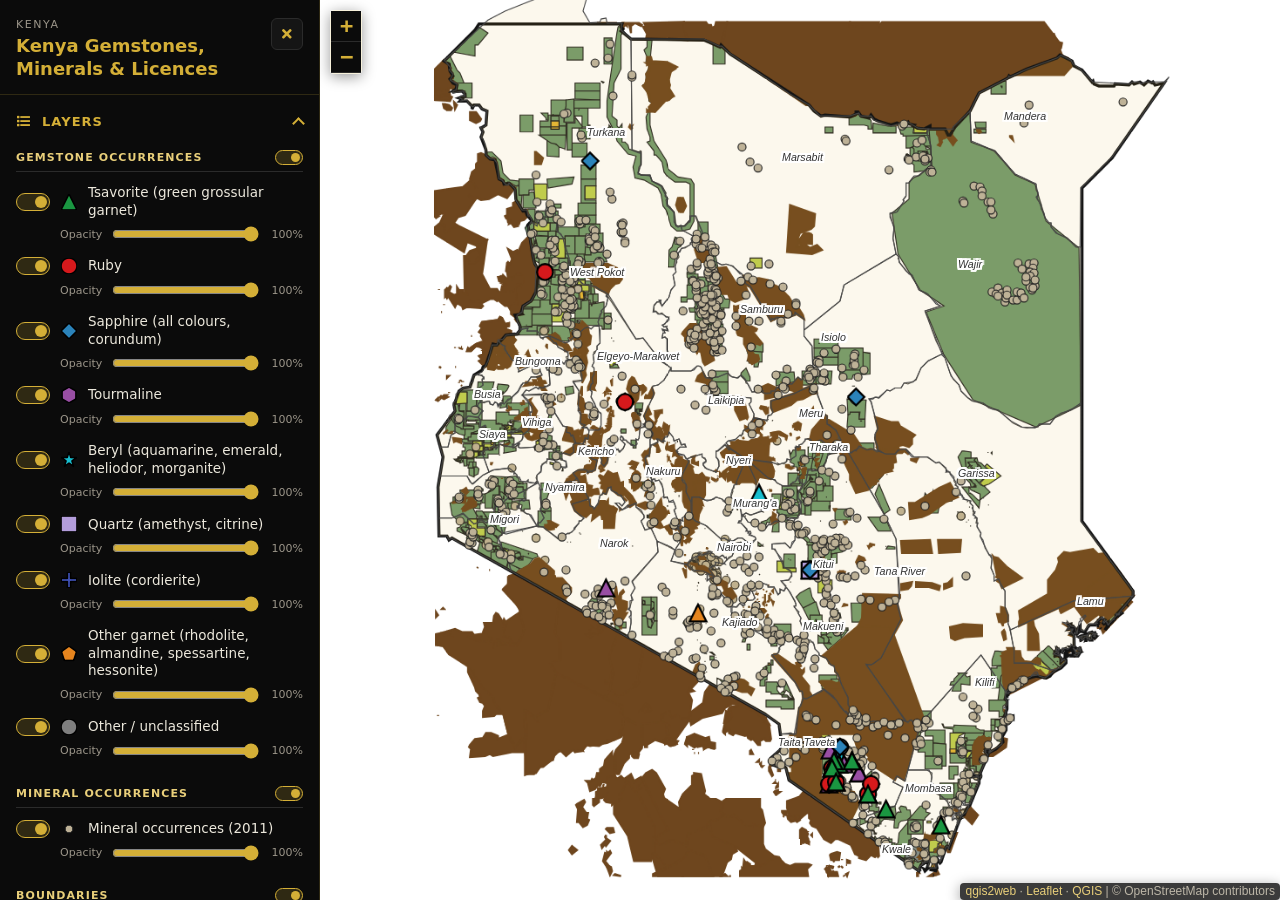
==== commit 6e2f09b2: "Plain-language legend and popups - Raster layers get real keys instead of "Raster layer": potential " ====
--- a/index.html
+++ b/index.html
@@ -173,6 +173,12 @@
         .lg-item td { padding: 2px 8px 2px 0; vertical-align: middle; color: var(--text); }
         .lg-item img { display: block; background: #f2efe6; border-radius: 3px; padding: 1px; }
         .lg-swatch { display: flex; align-items: center; gap: 8px; }
+        .lg-about { color: var(--muted); font-size: 12px; line-height: 1.4; margin: 2px 0 6px; }
+        .lg-box { display: inline-block; width: 16px; height: 16px; border-radius: 3px; border: 1px solid #333; }
+        .lg-ramp { height: 12px; border-radius: 3px; border: 1px solid #333;
+            background: linear-gradient(to right, #2c7bb6, #abd9e9, #ffffbf, #fdae61, #d7191c); }
+        .lg-ramp-labels { display: flex; justify-content: space-between; font-size: 12px; color: var(--text); margin-top: 3px; }
+        .lg-item td.lg-sub { color: var(--muted); font-size: 12px; }
 
 
         /* Filter (moved into the sidebar) */
@@ -3053,13 +3059,36 @@
             ['geology_kenya_1_H2OH2O0', 'Water [H2O]'],
             ['geology_kenya_1_SEASEA14', 'Sea [SEA]']
         ]);
-        var hydroLegend = legendTable([
-            ['querywhere13D1outFieldsoutSR4326fgeojson_0_BLM0', 'B-L/M'],
-            ['querywhere13D1outFieldsoutSR4326fgeojson_0_CSIFM1', 'CSIF-M'],
-            ['querywhere13D1outFieldsoutSR4326fgeojson_0_IM2', 'I-M'],
-            ['querywhere13D1outFieldsoutSR4326fgeojson_0_na3', 'n/a'],
-            ['querywhere13D1outFieldsoutSR4326fgeojson_0_UCSIMH4', 'U/CSI-M/H'],
-            ['querywhere13D1outFieldsoutSR4326fgeojson_0_5', 'Other']
+        function boxTable(rows) {
+            return '<table>' + rows.map(function (r) {
+                return '<tr><td><span class="lg-box" style="background:' + r[0] + '"></span></td><td>' + r[1] +
+                    (r[2] ? '<div class="lg-sub">' + r[2] + '</div>' : '') + '</td></tr>';
+            }).join('') + '</table>';
+        }
+        function ramp(low, high) {
+            return '<div class="lg-ramp"></div><div class="lg-ramp-labels"><span>' + low + '</span><span>' + high + '</span></div>';
+        }
+        // Hydrogeology codes (British Geological Survey scheme): rock type + how much groundwater it yields
+        var HYDRO = {
+            'B-L/M': ['Basement rock', 'Low to moderate groundwater'],
+            'CSIF-M': ['Older sedimentary rock', 'Moderate groundwater'],
+            'I-M': ['Volcanic rock', 'Moderate groundwater'],
+            'U/CSI-M/H': ['Young, loose sediments', 'Moderate to high groundwater'],
+            'n/a': ['Lakes and surface water', 'Not classified']
+        };
+        var hydroLegend = boxTable([
+            ['rgb(240,118,146)', HYDRO['B-L/M'][0], HYDRO['B-L/M'][1]],
+            ['rgb(98,128,234)', HYDRO['CSIF-M'][0], HYDRO['CSIF-M'][1]],
+            ['rgb(191,74,223)', HYDRO['I-M'][0], HYDRO['I-M'][1]],
+            ['rgb(226,198,107)', HYDRO['U/CSI-M/H'][0], HYDRO['U/CSI-M/H'][1]],
+            ['rgb(102,208,69)', HYDRO['n/a'][0], HYDRO['n/a'][1]]
+        ]);
+        // Colours and class names from the QGIS project
+        var prospectClassLegend = boxTable([
+            ['#d7191c', 'Very high potential'],
+            ['#fdae61', 'High potential'],
+            ['#ffffbf', 'Moderate potential'],
+            ['#1a9641', 'Low potential']
         ]);
         var layerGroups = [
             {name: 'Gemstone occurrences', items: [
@@ -3074,33 +3103,33 @@
                 {name: 'Other / unclassified', layer: layer_Otherunclassified1_8, pane: 'pane_Otherunclassified1_8', icon: 'Otherunclassified1_8'}
             ]},
             {name: 'Mineral occurrences', items: [
-                {name: 'Mineral occurrences (2011)', layer: layer_MineraloccurrenceKenya2011_1_1, pane: 'pane_MineraloccurrenceKenya2011_1_1', icon: 'MineraloccurrenceKenya2011_1_1'}
+                {name: 'Mineral occurrences (2011)', layer: layer_MineraloccurrenceKenya2011_1_1, pane: 'pane_MineraloccurrenceKenya2011_1_1', icon: 'MineraloccurrenceKenya2011_1_1', about: 'Places where a mineral has been recorded. Click a dot to see which.'}
             ]},
             {name: 'Boundaries', items: [
                 {name: 'Counties', layer: layer_counties_7, pane: 'pane_counties_7', icon: 'counties_7'},
                 {name: 'Kenya boundary', layer: layer_kenya_boundary_6, pane: 'pane_kenya_boundary_6', icon: 'kenya_boundary_6'},
-                {name: 'Protected areas', layer: layer_protected_areas_5, pane: 'pane_protected_areas_5', icon: 'protected_areas_5'}
+                {name: 'Protected areas', layer: layer_protected_areas_5, pane: 'pane_protected_areas_5', icon: 'protected_areas_5', about: 'National parks, reserves and other protected land.'}
             ]},
             {name: 'New-law licences', items: [
-                {name: 'Dealers', layer: layer_004_New_Law_Licences_Dealers_5, pane: 'pane_004_New_Law_Licences_Dealers_5', icon: '004_New_Law_Licences_Dealers_5'},
-                {name: 'Mining licences', layer: layer_003_New_Law_Licences_Mining_4, pane: 'pane_003_New_Law_Licences_Mining_4', icon: '003_New_Law_Licences_Mining_4'},
-                {name: 'Exploration licences', layer: layer_002_New_Law_Licences_Exploration_3, pane: 'pane_002_New_Law_Licences_Exploration_3', icon: '002_New_Law_Licences_Exploration_3'},
-                {name: 'Artisanal quarry licences', layer: layer_001_New_Law_Licences_Artisanal_Quarry_2, pane: 'pane_001_New_Law_Licences_Artisanal_Quarry_2', icon: '001_New_Law_Licences_Artisanal_Quarry_2'}
+                {name: 'Dealers', layer: layer_004_New_Law_Licences_Dealers_5, pane: 'pane_004_New_Law_Licences_Dealers_5', icon: '004_New_Law_Licences_Dealers_5', about: 'Licensed mineral dealers (buying and selling points).'},
+                {name: 'Mining licences', layer: layer_003_New_Law_Licences_Mining_4, pane: 'pane_003_New_Law_Licences_Mining_4', icon: '003_New_Law_Licences_Mining_4', about: 'Land licensed for mining under the Mining Act 2016.'},
+                {name: 'Exploration licences', layer: layer_002_New_Law_Licences_Exploration_3, pane: 'pane_002_New_Law_Licences_Exploration_3', icon: '002_New_Law_Licences_Exploration_3', about: 'Land licensed for exploring (searching) for minerals.'},
+                {name: 'Artisanal quarry licences', layer: layer_001_New_Law_Licences_Artisanal_Quarry_2, pane: 'pane_001_New_Law_Licences_Artisanal_Quarry_2', icon: '001_New_Law_Licences_Artisanal_Quarry_2', about: 'Small-scale quarrying permits.'}
             ]},
             {name: 'Old-law licences', items: [
-                {name: 'Mining licences', layer: layer_008_Old_Law_Licences_Mining_7, pane: 'pane_008_Old_Law_Licences_Mining_7', icon: '008_Old_Law_Licences_Mining_7'},
-                {name: 'Exploration licences', layer: layer_007_Old_Law_Licences_Exploration_6, pane: 'pane_007_Old_Law_Licences_Exploration_6', icon: '007_Old_Law_Licences_Exploration_6'}
+                {name: 'Mining licences', layer: layer_008_Old_Law_Licences_Mining_7, pane: 'pane_008_Old_Law_Licences_Mining_7', icon: '008_Old_Law_Licences_Mining_7', about: 'Mining leases granted under the old (1940) regulations.'},
+                {name: 'Exploration licences', layer: layer_007_Old_Law_Licences_Exploration_6, pane: 'pane_007_Old_Law_Licences_Exploration_6', icon: '007_Old_Law_Licences_Exploration_6', about: 'Exploration licences granted under the old regulations.'}
             ]},
             {name: 'Licence applications', items: [
-                {name: 'Applications', layer: layer_009_Applications_8, pane: 'pane_009_Applications_8', icon: '009_Applications_8'}
+                {name: 'Applications', layer: layer_009_Applications_8, pane: 'pane_009_Applications_8', icon: '009_Applications_8', about: 'Licence applications that are still being processed.'}
             ]},
             {name: 'Geology and terrain', items: [
-                {name: 'Prospectivity classes', layer: layer_prospectivity_classes_4, pane: 'pane_prospectivity_classes_4'},
-                {name: 'Prospectivity', layer: layer_prospectivity_3, pane: 'pane_prospectivity_3'},
-                {name: 'Lithology (ev_lithology)', layer: layer_ev_lithology_2, pane: 'pane_ev_lithology_2'},
-                {name: 'Hydrogeology (KenHGComb)', layer: layer_querywhere13D1outFieldsoutSR4326fgeojson_0, pane: 'pane_querywhere13D1outFieldsoutSR4326fgeojson_0', legend: hydroLegend},
-                {name: 'Geology (Kenya)', layer: layer_geology_kenya_1, pane: 'pane_geology_kenya_1', legend: geologyLegend},
-                {name: 'Hillshade (Taita Taveta)', layer: layer_hillshade_0, pane: 'pane_hillshade_0'}
+                {name: 'Gemstone potential (classes)', layer: layer_prospectivity_classes_4, pane: 'pane_prospectivity_classes_4', legend: prospectClassLegend, about: 'Model estimate of where gemstones are most likely to be found, in four classes.'},
+                {name: 'Gemstone potential (score)', layer: layer_prospectivity_3, pane: 'pane_prospectivity_3', legend: ramp('Low', 'High'), about: 'The same model as a smooth score: blue is low potential, red is high.'},
+                {name: 'Favourable rock types', layer: layer_ev_lithology_2, pane: 'pane_ev_lithology_2', legend: ramp('Less favourable', 'More favourable'), about: 'How well the local rock type suits gemstones. One of the inputs to the potential model.'},
+                {name: 'Groundwater (aquifer types)', layer: layer_querywhere13D1outFieldsoutSR4326fgeojson_0, pane: 'pane_querywhere13D1outFieldsoutSR4326fgeojson_0', legend: hydroLegend, about: 'Rock types grouped by how much groundwater a borehole is likely to yield.'},
+                {name: 'Geology (Kenya)', layer: layer_geology_kenya_1, pane: 'pane_geology_kenya_1', legend: geologyLegend, about: 'Main rock units by geological age (letters in brackets are the map codes).'},
+                {name: 'Terrain shading (Taita Taveta)', layer: layer_hillshade_0, pane: 'pane_hillshade_0', legend: '', about: 'Shaded relief that shows hills and valleys.'}
             ]}
         ];
 
@@ -3116,6 +3145,41 @@
         map.removeLayer(layer_hillshade_0);
         map.removeLayer(layer_prospectivity_3);
         map.removeLayer(layer_ev_lithology_2);
+
+
+        // ---- Readable popups: field names people understand ----
+        function esc(v) { return String(v).replace(/[&<>"]/g, function (c) { return {'&': '&amp;', '<': '&lt;', '>': '&gt;', '"': '&quot;'}[c]; }); }
+        function popTable(title, rows) {
+            return '<table><tr><th colspan="2"><strong>' + esc(title) + '</strong></th></tr>' + rows.filter(function (r) {
+                return r[1] !== null && r[1] !== undefined && r[1] !== '';
+            }).map(function (r) {
+                return '<tr><th scope="row">' + r[0] + '</th><td>' + esc(r[1]) + '</td></tr>';
+            }).join('') + '</table>';
+        }
+        function rebindPopups(layer, fn) {
+            layer.eachLayer(function (l) { l.unbindPopup(); l.off('popupopen'); l.bindPopup(fn(l.feature.properties, l), {maxHeight: 400}); });
+        }
+        rebindPopups(layer_querywhere13D1outFieldsoutSR4326fgeojson_0, function (p) {
+            var h = HYDRO[p.KenHGComb] || [p.KenHGComb, ''];
+            return popTable('Groundwater: ' + h[0], [['Groundwater', h[1]], ['Rocks', p.KenGLG], ['Map code', p.KenHGComb]]);
+        });
+        rebindPopups(layer_MineraloccurrenceKenya2011_1_1, function (p, l) {
+            var ll = l.getLatLng();
+            return popTable(p.MINERAL || 'Mineral occurrence', [['Symbol', p.MIN_SYM], ['Type', p.PRIMARY_DI],
+                ['Notes', [p.LABEL_2_VA, p.REMARKS].filter(Boolean).join('; ')], ['Location', ll.lat.toFixed(5) + ', ' + ll.lng.toFixed(5)]]);
+        });
+        [layer_009_Applications_8, layer_004_New_Law_Licences_Dealers_5, layer_003_New_Law_Licences_Mining_4,
+         layer_002_New_Law_Licences_Exploration_3, layer_001_New_Law_Licences_Artisanal_Quarry_2,
+         layer_008_Old_Law_Licences_Mining_7, layer_007_Old_Law_Licences_Exploration_6].forEach(function (lyr) {
+            rebindPopups(lyr, function (p) {
+                return popTable(p.Type + ' ' + p.Code, [
+                    ['Holder', p.Parties], ['Minerals', p.Commodities], ['Status', p.Status],
+                    ['Area', p.AreaValue ? p.AreaValue + ' ' + (p.AreaUnit || '').toLowerCase() + (p.AreaValue == 1 ? '' : 's') : ''],
+                    ['Location', (p.MapRef || '').replace(/^Kenya, /, '')], ['Name', p.Name],
+                    ['Applied', p.DteApplied], ['Granted', p.DteGranted], ['Expires', p.DteExpires],
+                    ['Law', p.Jurisdic], ['Notes', p.Comments]]);
+            });
+        });
 
         // ---- Layers: toggles + opacity ----
         var layerList = document.getElementById('layer-list');
@@ -3199,12 +3263,14 @@
                 group.items.forEach(function (item) {
                     if (!map.hasLayer(item.layer)) return;
                     shown++;
-                    var body;
-                    if (item.legend) body = el('div', {html: item.legend});
-                    else if (item.icon) body = el('div', {class: 'lg-swatch', html: img(item.icon) + '<span>' + item.name + '</span>'});
-                    else body = el('div', {class: 'hint', text: 'Raster layer'});
+                    var keyed = item.legend !== undefined || !item.icon;
+                    var body = item.legend ? el('div', {html: item.legend})
+                        : item.icon ? el('div', {class: 'lg-swatch', html: img(item.icon) + '<span>' + item.name + '</span>'}) : null;
                     legendBox.appendChild(el('div', {class: 'lg-item'}, [
-                        item.legend || !item.icon ? el('div', {class: 'lg-name', text: item.name}) : null, body
+                        keyed ? el('div', {class: 'lg-name', text: item.name}) : null,
+                        keyed && item.about ? el('div', {class: 'lg-about', text: item.about}) : null,
+                        body,
+                        !keyed && item.about ? el('div', {class: 'lg-about', text: item.about}) : null
                     ]));
                 });
             });
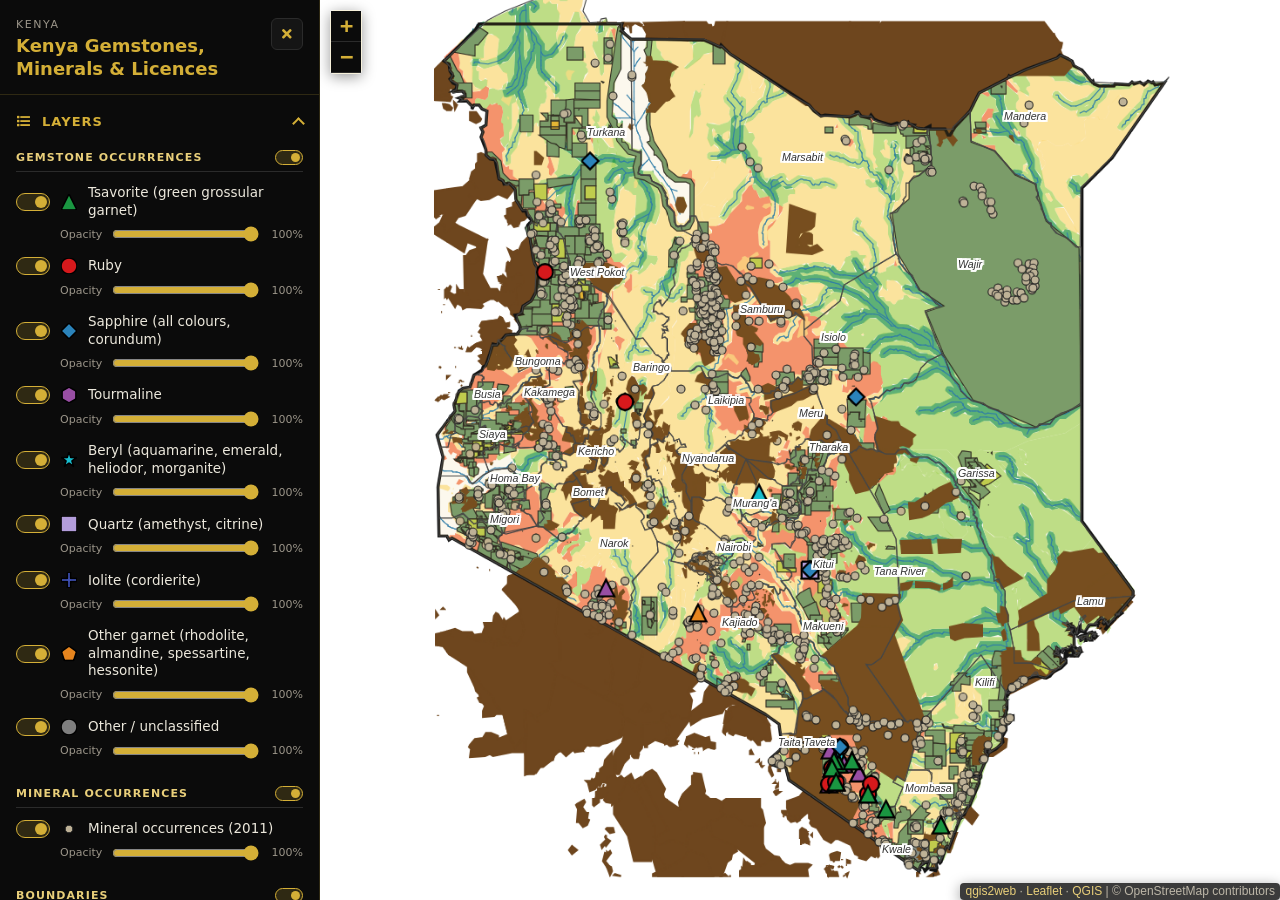
==== commit cb9c95e5: "Add rivers, borehole zones and county geological belt tracing - Add Rivers (HydroRIVERS) and Borehol" ====
--- a/index.html
+++ b/index.html
@@ -165,6 +165,17 @@
         .btn-row { display: flex; gap: 6px; }
         .btn-row .sb-btn { flex: 1; }
 
+        /* County & belts */
+        #county-select { width: 100%; }
+        #county-info .cb-title { color: var(--gold-soft); font-weight: 600; margin: 10px 0 6px; }
+        #county-info .cb-row { display: flex; align-items: center; gap: 8px; width: 100%; padding: 5px 6px; margin: 0 0 4px;
+            background: none; border: 1px solid var(--line); border-radius: 6px; color: var(--text); font: inherit; font-size: 13px; text-align: left; cursor: pointer; }
+        #county-info .cb-row:hover, #county-info .cb-row.on { border-color: var(--gold); }
+        #county-info .cb-row .lg-box { flex: none; }
+        #county-info .cb-row .cb-name { flex: 1; }
+        #county-info .cb-row .cb-pct { color: var(--muted); font-size: 12px; white-space: nowrap; }
+        #county-info .cb-none { color: var(--muted); font-size: 12px; }
+
         /* Legend */
         .lg-item { padding: 8px 0; border-bottom: 1px solid var(--line); font-size: 13px; }
         .lg-item:last-child { border-bottom: 0; }
@@ -254,6 +265,14 @@
                     <div class="sb-content">
                         <p class="hint">Show only protected areas in the selected IUCN categories. Ctrl/Cmd-click to pick several.</p>
                         <div id="menu"></div>
+                    </div>
+                </details>
+                <details class="sb-section" open>
+                    <summary><i class="fas fa-draw-polygon"></i>County &amp; geological belts</summary>
+                    <div class="sb-content">
+                        <select class="sb-input" id="county-select" aria-label="Choose a county"><option value="">Choose a county…</option></select>
+                        <div id="county-info"></div>
+                        <p class="hint" id="county-hint">Pick a county to outline it and trace the geological belts inside it, such as the greenstone-bearing Nyanza Craton or the Mozambique Belt.</p>
                     </div>
                 </details>
                 <details class="sb-section" open>
@@ -332,6 +351,9 @@
         <script src="data/007_Old_Law_Licences_Exploration_6.js"></script>
         <script src="data/008_Old_Law_Licences_Mining_7.js"></script>
         <script src="data/009_Applications_8.js"></script>
+        <script src="data/KenyariversHydroRIVERS_9.js"></script>
+        <script src="data/Boreholescreeningzones_10.js"></script>
+        <script src="data/county_belts.js"></script>
         <script>
         var map = L.map('map', {
             zoomControl:false, maxZoom:28, minZoom:1
@@ -3017,6 +3039,194 @@
         const url = {"Nominatim OSM": "https://nominatim.openstreetmap.org/search?format=geojson&addressdetails=1&",
         "France BAN": "https://api-adresse.data.gouv.fr/search/?"}
 
+        // ---- Layers from the 2026-11-09 export: rivers, borehole screening zones ----
+        function pop_KenyariversHydroRIVERS_9(feature, layer) {
+            var popupContent = '<table>\
+                    <tr>\
+                        <td colspan="2">' + (feature.properties['fid'] !== null ? autolinker.link(String(feature.properties['fid']).replace(/'/g, '\'').toLocaleString()) : '') + '</td>\
+                    </tr>\
+                    <tr>\
+                        <td colspan="2">' + (feature.properties['OBJECTID'] !== null ? autolinker.link(String(feature.properties['OBJECTID']).replace(/'/g, '\'').toLocaleString()) : '') + '</td>\
+                    </tr>\
+                    <tr>\
+                        <td colspan="2">' + (feature.properties['HYRIV_ID'] !== null ? autolinker.link(String(feature.properties['HYRIV_ID']).replace(/'/g, '\'').toLocaleString()) : '') + '</td>\
+                    </tr>\
+                    <tr>\
+                        <td colspan="2">' + (feature.properties['NEXT_DOWN'] !== null ? autolinker.link(String(feature.properties['NEXT_DOWN']).replace(/'/g, '\'').toLocaleString()) : '') + '</td>\
+                    </tr>\
+                    <tr>\
+                        <td colspan="2">' + (feature.properties['MAIN_RIV'] !== null ? autolinker.link(String(feature.properties['MAIN_RIV']).replace(/'/g, '\'').toLocaleString()) : '') + '</td>\
+                    </tr>\
+                    <tr>\
+                        <td colspan="2">' + (feature.properties['LENGTH_KM'] !== null ? autolinker.link(String(feature.properties['LENGTH_KM']).replace(/'/g, '\'').toLocaleString()) : '') + '</td>\
+                    </tr>\
+                    <tr>\
+                        <td colspan="2">' + (feature.properties['DIST_DN_KM'] !== null ? autolinker.link(String(feature.properties['DIST_DN_KM']).replace(/'/g, '\'').toLocaleString()) : '') + '</td>\
+                    </tr>\
+                    <tr>\
+                        <td colspan="2">' + (feature.properties['DIST_UP_KM'] !== null ? autolinker.link(String(feature.properties['DIST_UP_KM']).replace(/'/g, '\'').toLocaleString()) : '') + '</td>\
+                    </tr>\
+                    <tr>\
+                        <td colspan="2">' + (feature.properties['CATCH_SKM'] !== null ? autolinker.link(String(feature.properties['CATCH_SKM']).replace(/'/g, '\'').toLocaleString()) : '') + '</td>\
+                    </tr>\
+                    <tr>\
+                        <td colspan="2">' + (feature.properties['UPLAND_SKM'] !== null ? autolinker.link(String(feature.properties['UPLAND_SKM']).replace(/'/g, '\'').toLocaleString()) : '') + '</td>\
+                    </tr>\
+                    <tr>\
+                        <td colspan="2">' + (feature.properties['ENDORHEIC'] !== null ? autolinker.link(String(feature.properties['ENDORHEIC']).replace(/'/g, '\'').toLocaleString()) : '') + '</td>\
+                    </tr>\
+                    <tr>\
+                        <td colspan="2">' + (feature.properties['DIS_AV_CMS'] !== null ? autolinker.link(String(feature.properties['DIS_AV_CMS']).replace(/'/g, '\'').toLocaleString()) : '') + '</td>\
+                    </tr>\
+                    <tr>\
+                        <td colspan="2">' + (feature.properties['ORD_STRA'] !== null ? autolinker.link(String(feature.properties['ORD_STRA']).replace(/'/g, '\'').toLocaleString()) : '') + '</td>\
+                    </tr>\
+                    <tr>\
+                        <td colspan="2">' + (feature.properties['ORD_CLAS'] !== null ? autolinker.link(String(feature.properties['ORD_CLAS']).replace(/'/g, '\'').toLocaleString()) : '') + '</td>\
+                    </tr>\
+                    <tr>\
+                        <td colspan="2">' + (feature.properties['ORD_FLOW'] !== null ? autolinker.link(String(feature.properties['ORD_FLOW']).replace(/'/g, '\'').toLocaleString()) : '') + '</td>\
+                    </tr>\
+                    <tr>\
+                        <td colspan="2">' + (feature.properties['HYBAS_L12'] !== null ? autolinker.link(String(feature.properties['HYBAS_L12']).replace(/'/g, '\'').toLocaleString()) : '') + '</td>\
+                    </tr>\
+                    <tr>\
+                        <td colspan="2">' + (feature.properties['Shape_Length'] !== null ? autolinker.link(String(feature.properties['Shape_Length']).replace(/'/g, '\'').toLocaleString()) : '') + '</td>\
+                    </tr>\
+                </table>';
+            var content = removeEmptyRowsFromPopupContent(popupContent, feature);
+			layer.on('popupopen', function(e) {
+				addClassToPopupIfMedia(content, e.popup);
+			});
+			layer.bindPopup(content, { maxHeight: 400 });
+        }
+
+        function style_KenyariversHydroRIVERS_9_0() {
+            return {
+                pane: 'pane_KenyariversHydroRIVERS_9',
+                opacity: 1,
+                color: 'rgba(31,120,180,1.0)',
+                dashArray: '',
+                lineCap: 'square',
+                lineJoin: 'bevel',
+                weight: 1.0,
+                fillOpacity: 0,
+                interactive: true,
+            }
+        }
+        map.createPane('pane_KenyariversHydroRIVERS_9');
+        map.getPane('pane_KenyariversHydroRIVERS_9').style.zIndex = 409;
+        map.getPane('pane_KenyariversHydroRIVERS_9').style['mix-blend-mode'] = 'normal';
+        var layer_KenyariversHydroRIVERS_9 = new L.geoJson(json_KenyariversHydroRIVERS_9, {
+            attribution: '',
+            interactive: true,
+            dataVar: 'json_KenyariversHydroRIVERS_9',
+            layerName: 'layer_KenyariversHydroRIVERS_9',
+            pane: 'pane_KenyariversHydroRIVERS_9',
+            onEachFeature: pop_KenyariversHydroRIVERS_9,
+            style: style_KenyariversHydroRIVERS_9_0,
+        });
+        bounds_group.addLayer(layer_KenyariversHydroRIVERS_9);
+        map.addLayer(layer_KenyariversHydroRIVERS_9);
+        function pop_Boreholescreeningzones_10(feature, layer) {
+            var popupContent = '<table>\
+                    <tr>\
+                        <td colspan="2">' + (feature.properties['fid'] !== null ? autolinker.link(String(feature.properties['fid']).replace(/'/g, '\'').toLocaleString()) : '') + '</td>\
+                    </tr>\
+                    <tr>\
+                        <td colspan="2">' + (feature.properties['OBJECTID'] !== null ? autolinker.link(String(feature.properties['OBJECTID']).replace(/'/g, '\'').toLocaleString()) : '') + '</td>\
+                    </tr>\
+                    <tr>\
+                        <td colspan="2">' + (feature.properties['KenGLG'] !== null ? autolinker.link(String(feature.properties['KenGLG']).replace(/'/g, '\'').toLocaleString()) : '') + '</td>\
+                    </tr>\
+                    <tr>\
+                        <td colspan="2">' + (feature.properties['KenHGComb'] !== null ? autolinker.link(String(feature.properties['KenHGComb']).replace(/'/g, '\'').toLocaleString()) : '') + '</td>\
+                    </tr>\
+                    <tr>\
+                        <td colspan="2">' + (feature.properties['Shape__Area'] !== null ? autolinker.link(String(feature.properties['Shape__Area']).replace(/'/g, '\'').toLocaleString()) : '') + '</td>\
+                    </tr>\
+                    <tr>\
+                        <td colspan="2">' + (feature.properties['Shape__Length'] !== null ? autolinker.link(String(feature.properties['Shape__Length']).replace(/'/g, '\'').toLocaleString()) : '') + '</td>\
+                    </tr>\
+                    <tr>\
+                        <td colspan="2">' + (feature.properties['potential'] !== null ? autolinker.link(String(feature.properties['potential']).replace(/'/g, '\'').toLocaleString()) : '') + '</td>\
+                    </tr>\
+                    <tr>\
+                        <td colspan="2">' + (feature.properties['rank'] !== null ? autolinker.link(String(feature.properties['rank']).replace(/'/g, '\'').toLocaleString()) : '') + '</td>\
+                    </tr>\
+                    <tr>\
+                        <td colspan="2">' + (feature.properties['layer'] !== null ? autolinker.link(String(feature.properties['layer']).replace(/'/g, '\'').toLocaleString()) : '') + '</td>\
+                    </tr>\
+                    <tr>\
+                        <td colspan="2">' + (feature.properties['path'] !== null ? autolinker.link(String(feature.properties['path']).replace(/'/g, '\'').toLocaleString()) : '') + '</td>\
+                    </tr>\
+                </table>';
+            var content = removeEmptyRowsFromPopupContent(popupContent, feature);
+			layer.on('popupopen', function(e) {
+				addClassToPopupIfMedia(content, e.popup);
+			});
+			layer.bindPopup(content, { maxHeight: 400 });
+        }
+
+        function style_Boreholescreeningzones_10_0(feature) {
+            switch(String(feature.properties['rank'])) {
+                case '4':
+                    return {
+                pane: 'pane_Boreholescreeningzones_10',
+                stroke: false, 
+                fill: true,
+                fillOpacity: 1,
+                fillColor: 'rgba(26,152,80,0.75)',
+                interactive: true,
+            }
+                    break;
+                case '3':
+                    return {
+                pane: 'pane_Boreholescreeningzones_10',
+                stroke: false, 
+                fill: true,
+                fillOpacity: 1,
+                fillColor: 'rgba(166,217,106,0.75)',
+                interactive: true,
+            }
+                    break;
+                case '2':
+                    return {
+                pane: 'pane_Boreholescreeningzones_10',
+                stroke: false, 
+                fill: true,
+                fillOpacity: 1,
+                fillColor: 'rgba(254,224,139,0.75)',
+                interactive: true,
+            }
+                    break;
+                case '1':
+                    return {
+                pane: 'pane_Boreholescreeningzones_10',
+                stroke: false, 
+                fill: true,
+                fillOpacity: 1,
+                fillColor: 'rgba(244,109,67,0.75)',
+                interactive: true,
+            }
+                    break;
+            }
+        }
+        map.createPane('pane_Boreholescreeningzones_10');
+        map.getPane('pane_Boreholescreeningzones_10').style.zIndex = 410;
+        map.getPane('pane_Boreholescreeningzones_10').style['mix-blend-mode'] = 'normal';
+        var layer_Boreholescreeningzones_10 = new L.geoJson(json_Boreholescreeningzones_10, {
+            attribution: '',
+            interactive: true,
+            dataVar: 'json_Boreholescreeningzones_10',
+            layerName: 'layer_Boreholescreeningzones_10',
+            pane: 'pane_Boreholescreeningzones_10',
+            onEachFeature: pop_Boreholescreeningzones_10,
+            style: style_Boreholescreeningzones_10_0,
+        });
+        bounds_group.addLayer(layer_Boreholescreeningzones_10);
+        map.addLayer(layer_Boreholescreeningzones_10);
+
         // ================= Sidebar toolbox =================
         function el(tag, attrs, children) {
             var node = document.createElement(tag);
@@ -3082,6 +3292,18 @@
             ['rgb(191,74,223)', HYDRO['I-M'][0], HYDRO['I-M'][1]],
             ['rgb(226,198,107)', HYDRO['U/CSI-M/H'][0], HYDRO['U/CSI-M/H'][1]],
             ['rgb(102,208,69)', HYDRO['n/a'][0], HYDRO['n/a'][1]]
+        ]);
+        var BOREHOLE = {
+            4: ['Highest', 'Moderate-to-high aquifer near a river'],
+            3: ['High', 'Moderate-to-high aquifer, or moderate aquifer near a river'],
+            2: ['Medium', 'Moderate aquifer, or basement rock near a river'],
+            1: ['Lower', 'Basement rock away from rivers']
+        };
+        var boreholeLegend = boxTable([
+            ['rgba(26,152,80,0.75)', BOREHOLE[4][0] + ' chance', BOREHOLE[4][1]],
+            ['rgba(166,217,106,0.75)', BOREHOLE[3][0] + ' chance', BOREHOLE[3][1]],
+            ['rgba(254,224,139,0.75)', BOREHOLE[2][0] + ' chance', BOREHOLE[2][1]],
+            ['rgba(244,109,67,0.75)', BOREHOLE[1][0] + ' chance', BOREHOLE[1][1]]
         ]);
         // Colours and class names from the QGIS project
         var prospectClassLegend = boxTable([
@@ -3123,6 +3345,10 @@
             {name: 'Licence applications', items: [
                 {name: 'Applications', layer: layer_009_Applications_8, pane: 'pane_009_Applications_8', icon: '009_Applications_8', about: 'Licence applications that are still being processed.'}
             ]},
+            {name: 'Water', items: [
+                {name: 'Rivers', layer: layer_KenyariversHydroRIVERS_9, pane: 'pane_KenyariversHydroRIVERS_9', icon: 'KenyariversHydroRIVERS_9', about: 'Rivers and streams (HydroRIVERS). Click a river for its average flow.'},
+                {name: 'Borehole screening zones', layer: layer_Boreholescreeningzones_10, pane: 'pane_Boreholescreeningzones_10', legend: boreholeLegend, about: 'First look at where drilling a borehole is most likely to find water, based on aquifer type and distance to rivers. Not a substitute for a site survey.'}
+            ]},
             {name: 'Geology and terrain', items: [
                 {name: 'Gemstone potential (classes)', layer: layer_prospectivity_classes_4, pane: 'pane_prospectivity_classes_4', legend: prospectClassLegend, about: 'Model estimate of where gemstones are most likely to be found, in four classes.'},
                 {name: 'Gemstone potential (score)', layer: layer_prospectivity_3, pane: 'pane_prospectivity_3', legend: ramp('Low', 'High'), about: 'The same model as a smooth score: blue is low potential, red is high.'},
@@ -3162,6 +3388,15 @@
         rebindPopups(layer_querywhere13D1outFieldsoutSR4326fgeojson_0, function (p) {
             var h = HYDRO[p.KenHGComb] || [p.KenHGComb, ''];
             return popTable('Groundwater: ' + h[0], [['Groundwater', h[1]], ['Rocks', p.KenGLG], ['Map code', p.KenHGComb]]);
+        });
+        rebindPopups(layer_Boreholescreeningzones_10, function (p) {
+            var z = BOREHOLE[p.rank] || ['', ''], h = HYDRO[p.KenHGComb] || [p.KenHGComb, ''];
+            return popTable('Borehole zone: ' + z[0] + ' chance', [['Why', z[1]], ['Aquifer', h[0] + (h[1] ? ' (' + h[1].toLowerCase() + ')' : '')], ['Rocks', p.KenGLG]]);
+        });
+        rebindPopups(layer_KenyariversHydroRIVERS_9, function (p) {
+            return popTable('River', [['Average flow', p.DIS_AV_CMS != null ? p.DIS_AV_CMS + ' m\u00b3/s' : ''],
+                ['Stream order', p.ORD_STRA], ['Area draining here', p.UPLAND_SKM != null ? Math.round(p.UPLAND_SKM).toLocaleString() + ' km\u00b2' : ''],
+                ['Segment length', p.LENGTH_KM != null ? p.LENGTH_KM + ' km' : '']]);
         });
         rebindPopups(layer_MineraloccurrenceKenya2011_1_1, function (p, l) {
             var ll = l.getLatLng();
@@ -3303,6 +3538,66 @@
         if (mobileQuery.matches) setSidebar(false);
         function closeSidebarOnMobile() { if (mobileQuery.matches) setSidebar(false); }
 
+
+        // ---- County & geological belts ----
+        // Belts come from the rock-age field of the groundwater layer, clipped to each county ahead of time (data/county_belts.js)
+        var BELT_COLORS = {
+            'Nyanza Craton (Archaean greenstone belts and granites)': '#1b9e4b',
+            'Mozambique Belt (Proterozoic basement)': '#f57c00',
+            'Karoo and Mesozoic sedimentary rocks': '#8e5bd6',
+            'Rift volcanics': '#e53935',
+            'Young sediment cover (Tertiary to Quaternary)': '#f2c744'
+        };
+        map.createPane('pane_county_select');
+        map.getPane('pane_county_select').style.zIndex = 640;
+        var countySelLayer = L.featureGroup().addTo(map);
+        var countySelect = document.getElementById('county-select');
+        var countyInfo = document.getElementById('county-info');
+        var countyHint = document.getElementById('county-hint');
+        var countyFeatures = {};
+        layer_counties_7.eachLayer(function (l) { countyFeatures[l.feature.properties.county] = l.feature; });
+        Object.keys(countyFeatures).sort().forEach(function (name) {
+            countySelect.appendChild(el('option', {value: name, text: name}));
+        });
+        function selectCounty(name) {
+            countySelLayer.clearLayers();
+            countyInfo.innerHTML = '';
+            countySelect.value = name || '';
+            countyHint.style.display = name ? 'none' : '';
+            if (!name || !countyFeatures[name]) return;
+            var belts = countyBelts[name] || [];
+            var beltLayers = belts.map(function (b) {
+                var color = BELT_COLORS[b.belt] || '#ffffff';
+                var lyr = L.geoJson(b.geometry, {pane: 'pane_county_select', style: {
+                    color: color, weight: 2.5, dashArray: '6 4', fillColor: color, fillOpacity: 0.35}});
+                lyr.bindPopup(popTable(b.belt, [['County', name], ['Share of county', b.share + '%'], ['Area', b.km2.toLocaleString() + ' km\u00b2'], ['Rock age', b.age]]));
+                lyr.addTo(countySelLayer);
+                return lyr;
+            });
+            var outline = L.geoJson(countyFeatures[name], {pane: 'pane_county_select', interactive: false, style: {
+                color: '#d4af37', weight: 4, fill: false}}).addTo(countySelLayer);
+            map.fitBounds(outline.getBounds(), {padding: [20, 20]});
+
+            countyInfo.appendChild(el('div', {class: 'cb-title', text: name + ' county'}));
+            if (!belts.length) countyInfo.appendChild(el('div', {class: 'cb-none', text: 'No mapped geological belts in this county.'}));
+            belts.forEach(function (b, i) {
+                var row = el('button', {type: 'button', class: 'cb-row', title: 'Zoom to this belt'}, [
+                    el('span', {class: 'lg-box', style: 'background:' + (BELT_COLORS[b.belt] || '#fff')}),
+                    el('span', {class: 'cb-name', text: b.belt}),
+                    el('span', {class: 'cb-pct', text: b.share + '%'})
+                ]);
+                row.addEventListener('click', function () {
+                    map.fitBounds(beltLayers[i].getBounds(), {padding: [20, 20]});
+                    beltLayers[i].eachLayer(function (l) { l.openPopup(); });
+                    closeSidebarOnMobile();
+                });
+                countyInfo.appendChild(row);
+            });
+            countyInfo.appendChild(el('button', {type: 'button', class: 'sb-btn ghost block', html: '<i class="fas fa-times"></i> Clear county'}));
+            countyInfo.lastChild.addEventListener('click', function () { selectCounty(''); });
+        }
+        countySelect.addEventListener('change', function () { selectCounty(countySelect.value); closeSidebarOnMobile(); });
+
         // ---- Search ----
         var searchIndex = [];
         function buildSearchIndex() {
@@ -3377,6 +3672,7 @@
             searchHint.textContent = list.length ? '' : emptyText;
         }
         function goToFeature(r) {
+            if (r.item && r.item.layer === layer_counties_7) { selectCounty(r.feature.feature.properties.county); return; }
             if (!map.hasLayer(r.item.layer)) {
                 setLayerVisible(r.item, true);
                 layerGroups.forEach(syncGroupSwitch);
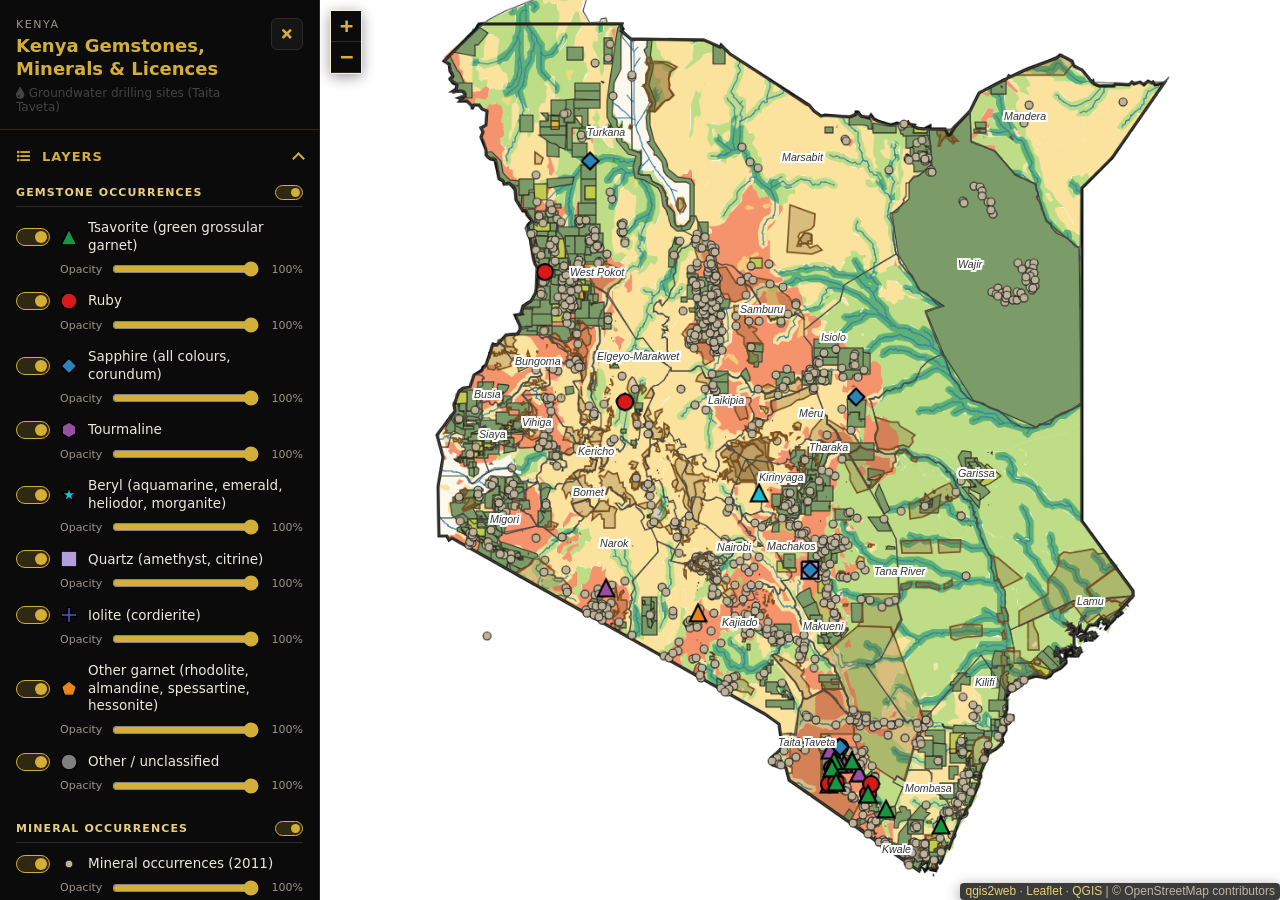
==== commit 72c21413: "Protected areas: clip to Kenya and make see-through; link drilling page - Clip protected areas to th" ====
--- a/index.html
+++ b/index.html
@@ -51,6 +51,8 @@
         }
         .sb-kicker { font-size: 11px; letter-spacing: .14em; text-transform: uppercase; color: var(--muted); }
         .sb-head h1 { margin: 4px 0 0; font-size: 18px; line-height: 1.25; font-weight: 600; color: var(--gold); }
+        .sb-link { display: inline-block; margin-top: 6px; font-size: 12px; color: var(--gold-soft); text-decoration: none; }
+        .sb-link:hover { text-decoration: underline; }
         .icon-btn {
             flex: none; width: 32px; height: 32px; border-radius: 6px;
             border: 1px solid var(--line); background: var(--surface); color: var(--gold);
@@ -252,6 +254,7 @@
                 <div>
                     <div class="sb-kicker">Kenya</div>
                     <h1>Kenya Gemstones, Minerals &amp; Licences</h1>
+                    <a class="sb-link" href="drilling/"><i class="fas fa-tint"></i> Groundwater drilling sites (Taita Taveta)</a>
                 </div>
                 <button class="icon-btn" id="sb-close" type="button" title="Hide toolbox" aria-label="Hide toolbox"><i class="fas fa-times"></i></button>
             </header>
@@ -829,9 +832,9 @@
                 dashArray: '',
                 lineCap: 'butt',
                 lineJoin: 'miter',
-                weight: 2.0, 
-                fill: true,
-                fillOpacity: 1,
+                weight: 1.5, 
+                fill: true,
+                fillOpacity: 0.25,
                 fillColor: 'rgba(110,70,30,1.0)',
                 interactive: true,
             }
@@ -3330,7 +3333,7 @@
             {name: 'Boundaries', items: [
                 {name: 'Counties', layer: layer_counties_7, pane: 'pane_counties_7', icon: 'counties_7'},
                 {name: 'Kenya boundary', layer: layer_kenya_boundary_6, pane: 'pane_kenya_boundary_6', icon: 'kenya_boundary_6'},
-                {name: 'Protected areas', layer: layer_protected_areas_5, pane: 'pane_protected_areas_5', icon: 'protected_areas_5', about: 'National parks, reserves and other protected land.'}
+                {name: 'Protected areas', layer: layer_protected_areas_5, pane: 'pane_protected_areas_5', legend: boxTable([['rgba(110,70,30,0.35); border-color: rgb(110,70,30)', 'Protected area (Kenya only)']]), about: 'National parks, reserves and other protected land.'}
             ]},
             {name: 'New-law licences', items: [
                 {name: 'Dealers', layer: layer_004_New_Law_Licences_Dealers_5, pane: 'pane_004_New_Law_Licences_Dealers_5', icon: '004_New_Law_Licences_Dealers_5', about: 'Licensed mineral dealers (buying and selling points).'},
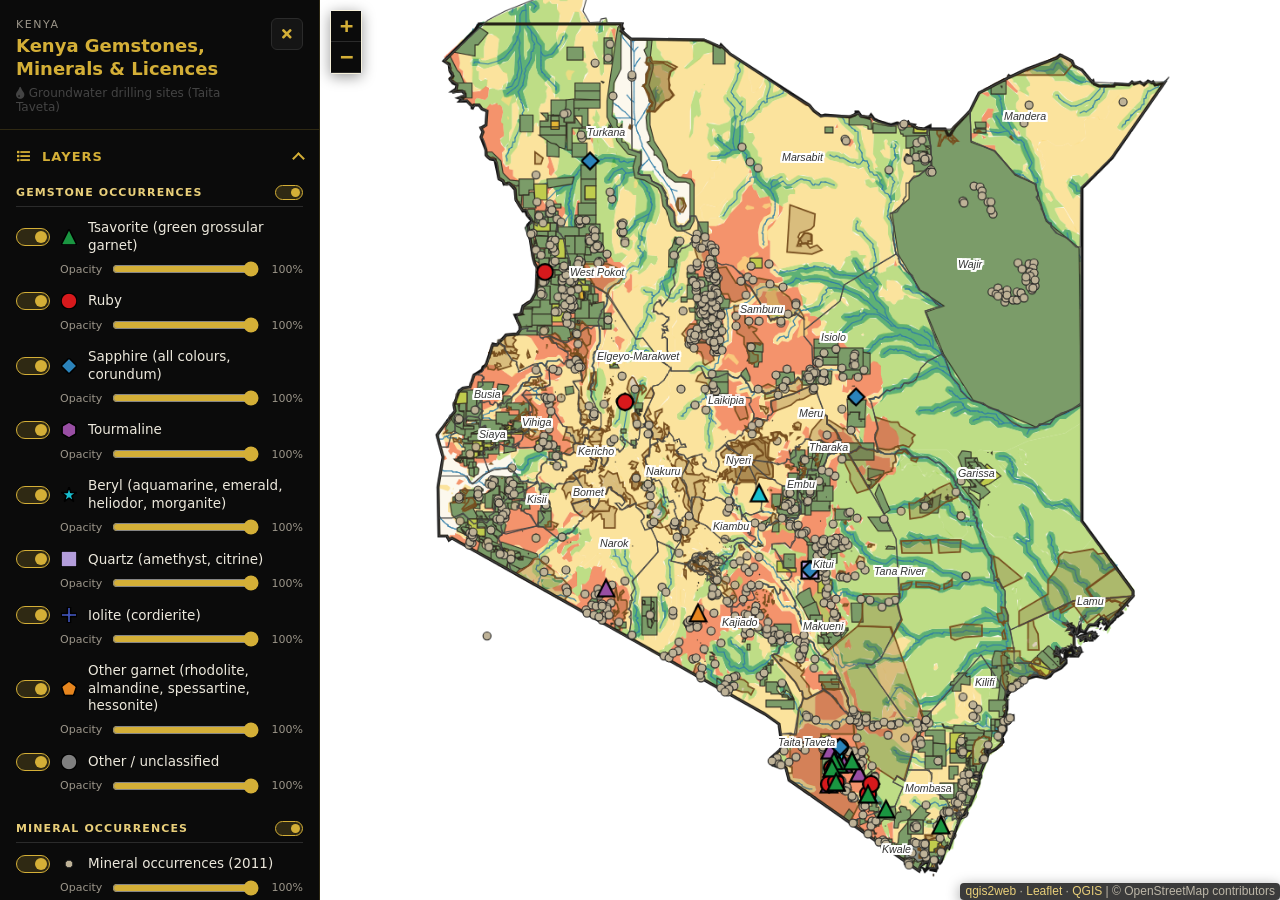
==== commit 830b9ab2: "Let the basemap show through on the drilling page - Terrain (hillshade) blends with multiply at 60% " ====
--- a/index.html
+++ b/index.html
@@ -3358,7 +3358,7 @@
                 {name: 'Favourable rock types', layer: layer_ev_lithology_2, pane: 'pane_ev_lithology_2', legend: ramp('Less favourable', 'More favourable'), about: 'How well the local rock type suits gemstones. One of the inputs to the potential model.'},
                 {name: 'Groundwater (aquifer types)', layer: layer_querywhere13D1outFieldsoutSR4326fgeojson_0, pane: 'pane_querywhere13D1outFieldsoutSR4326fgeojson_0', legend: hydroLegend, about: 'Rock types grouped by how much groundwater a borehole is likely to yield.'},
                 {name: 'Geology (Kenya)', layer: layer_geology_kenya_1, pane: 'pane_geology_kenya_1', legend: geologyLegend, about: 'Main rock units by geological age (letters in brackets are the map codes).'},
-                {name: 'Terrain shading (Taita Taveta)', layer: layer_hillshade_0, pane: 'pane_hillshade_0', legend: '', about: 'Shaded relief that shows hills and valleys.'}
+                {name: 'Terrain shading (Taita Taveta)', layer: layer_hillshade_0, pane: 'pane_hillshade_0', legend: '', blend: 'multiply', opacity: 60, about: 'Shaded relief that shows hills and valleys.'}
             ]}
         ];
 
@@ -3443,8 +3443,12 @@
             group.items.forEach(function (item) {
                 var sw = makeSwitch(map.hasLayer(item.layer), false, item.name);
                 item.input = sw.input;
-                var range = el('input', {type: 'range', min: '0', max: '100', value: '100', 'aria-label': item.name + ' opacity'});
-                var out = el('output', {text: '100%'});
+                // Shading rasters multiply into the basemap instead of covering it
+                if (item.blend) map.getPane(item.pane).style.mixBlendMode = item.blend;
+                var startOpacity = item.opacity || 100;
+                map.getPane(item.pane).style.opacity = startOpacity / 100;
+                var range = el('input', {type: 'range', min: '0', max: '100', value: String(startOpacity), 'aria-label': item.name + ' opacity'});
+                var out = el('output', {text: startOpacity + '%'});
                 range.addEventListener('input', function () {
                     map.getPane(item.pane).style.opacity = range.value / 100;
                     out.textContent = range.value + '%';
